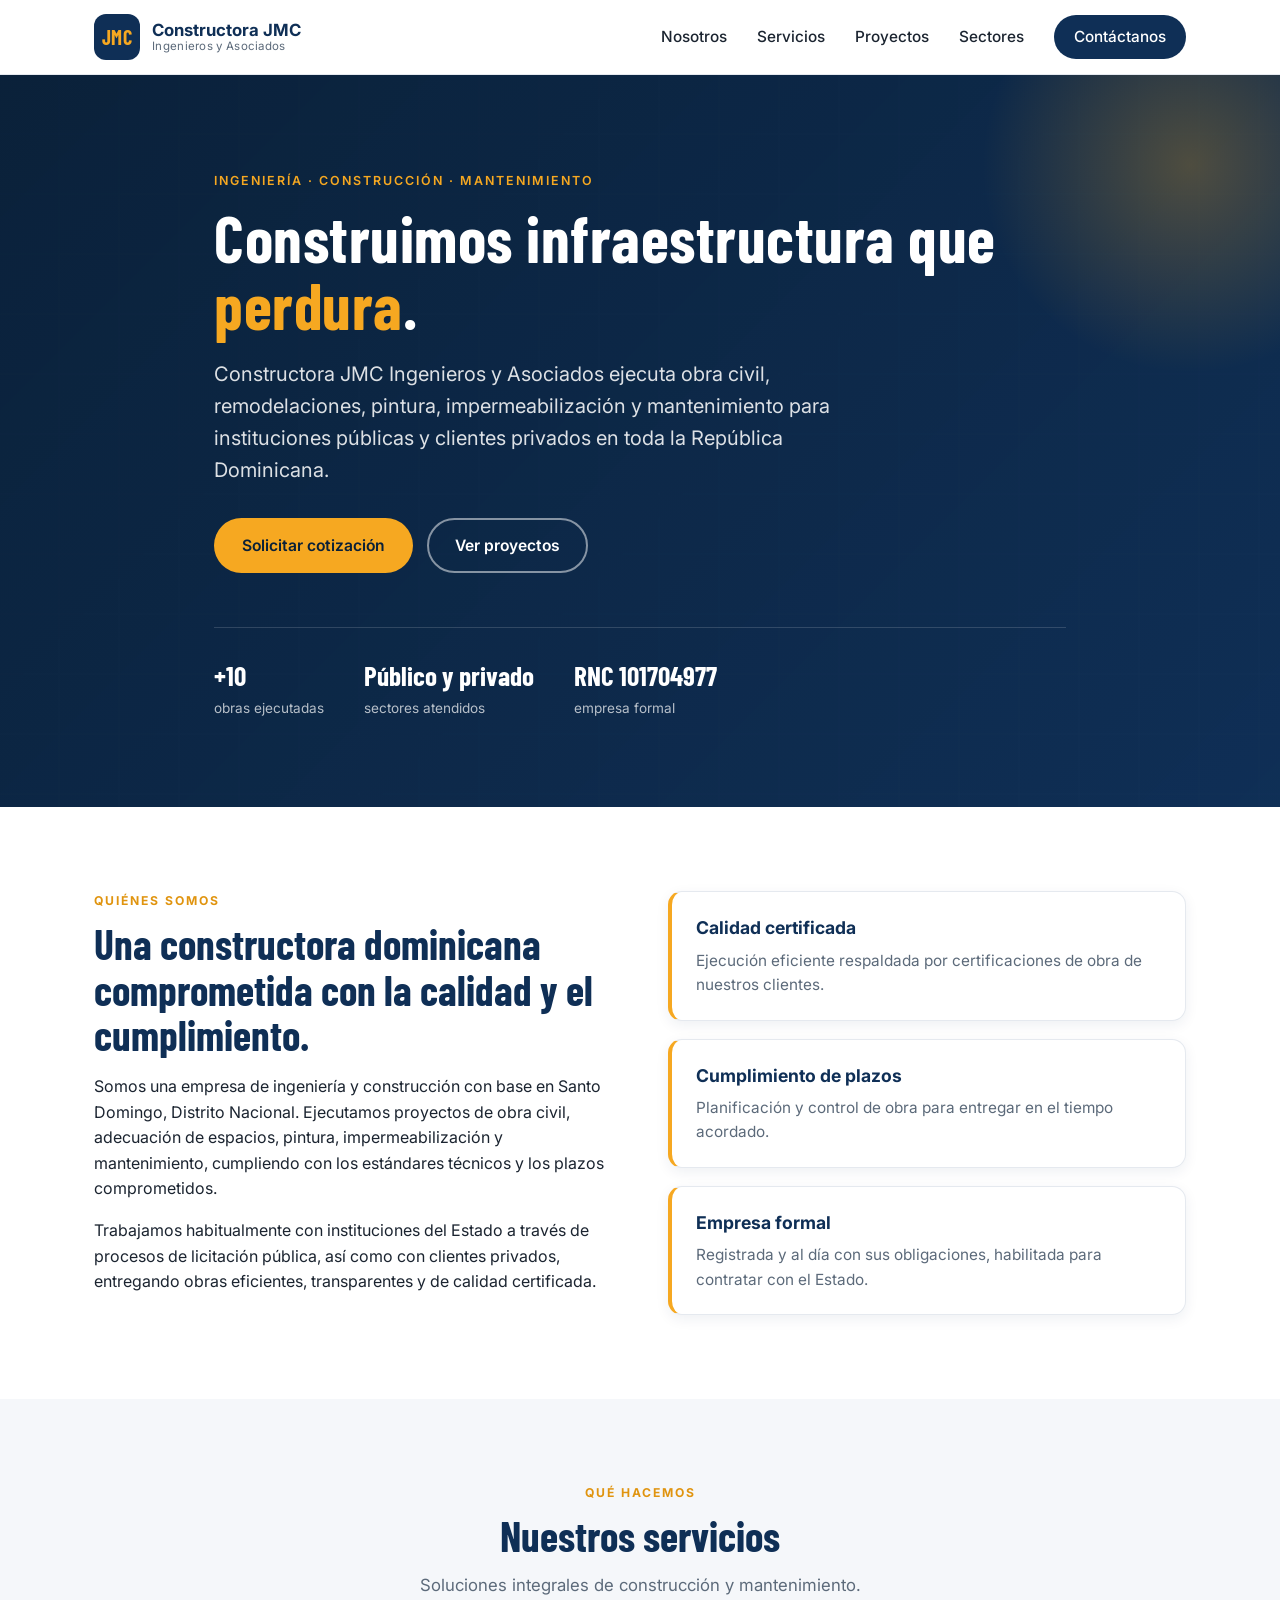
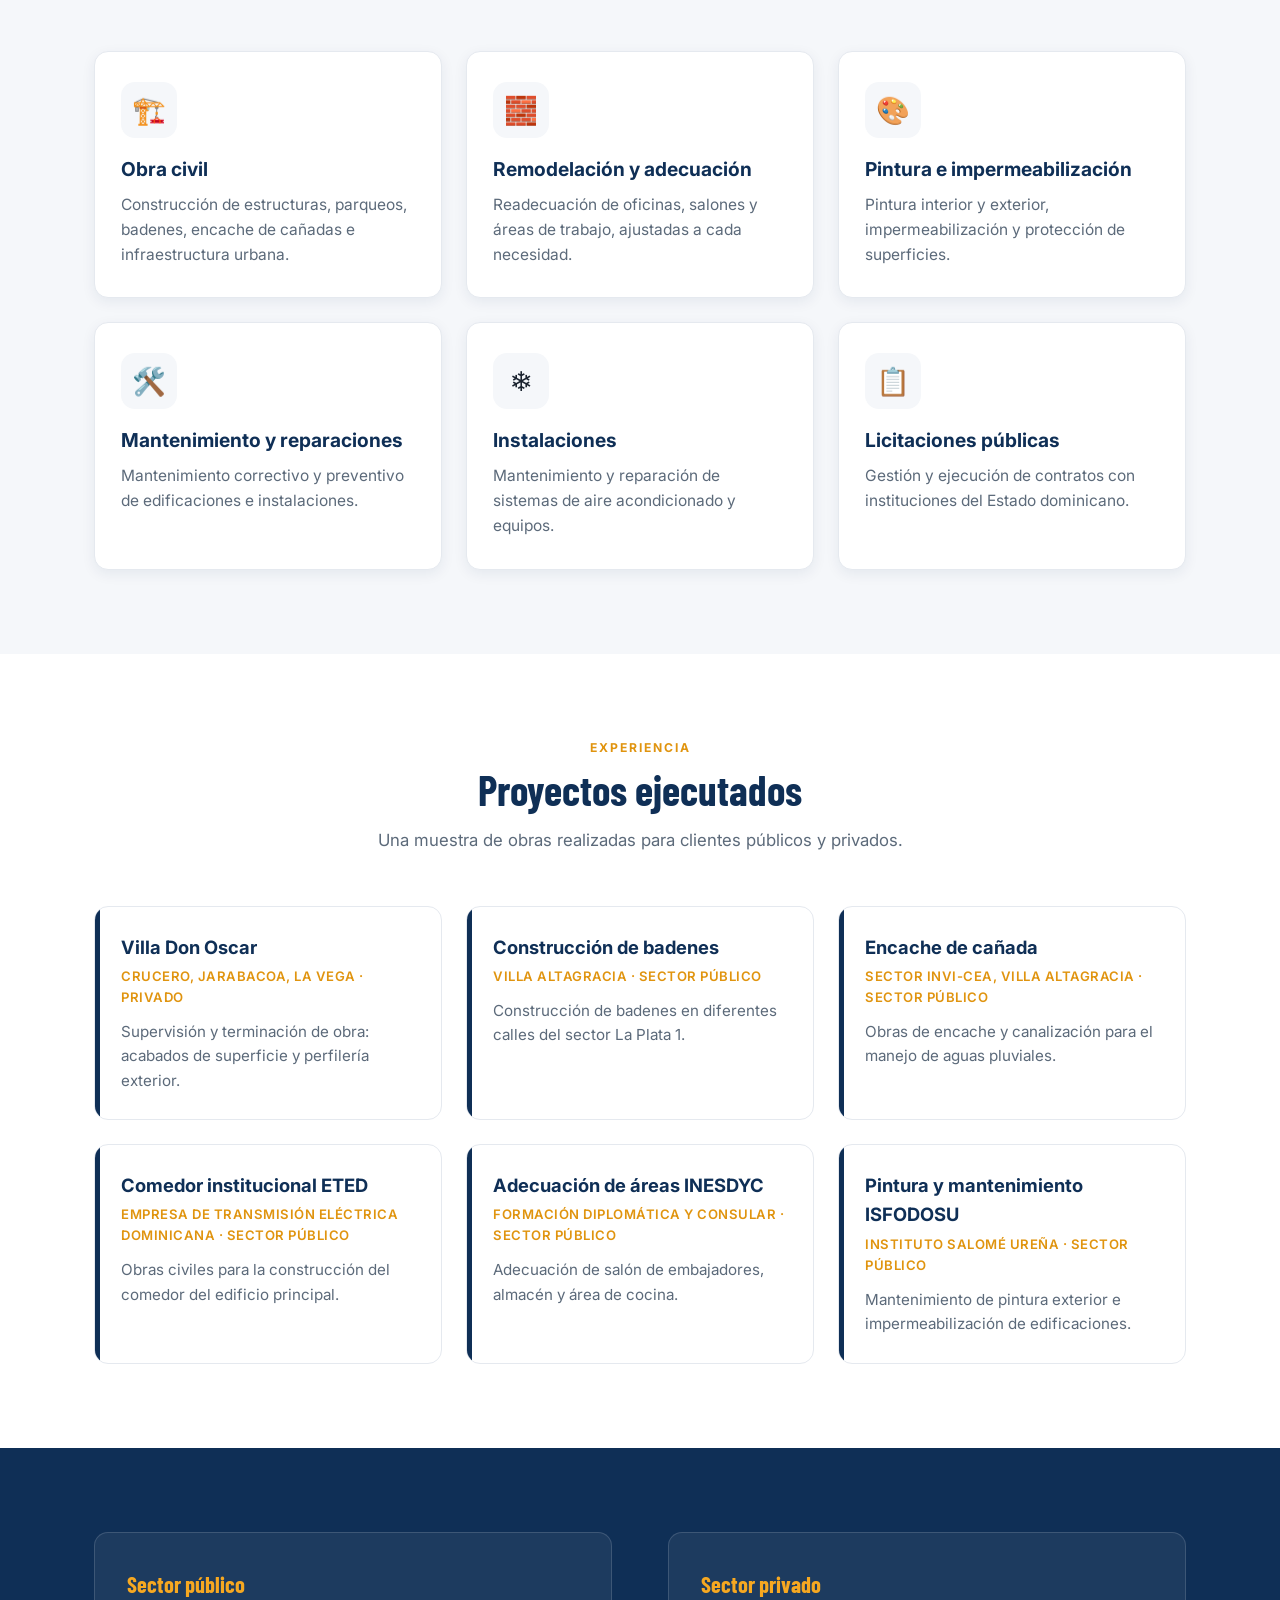
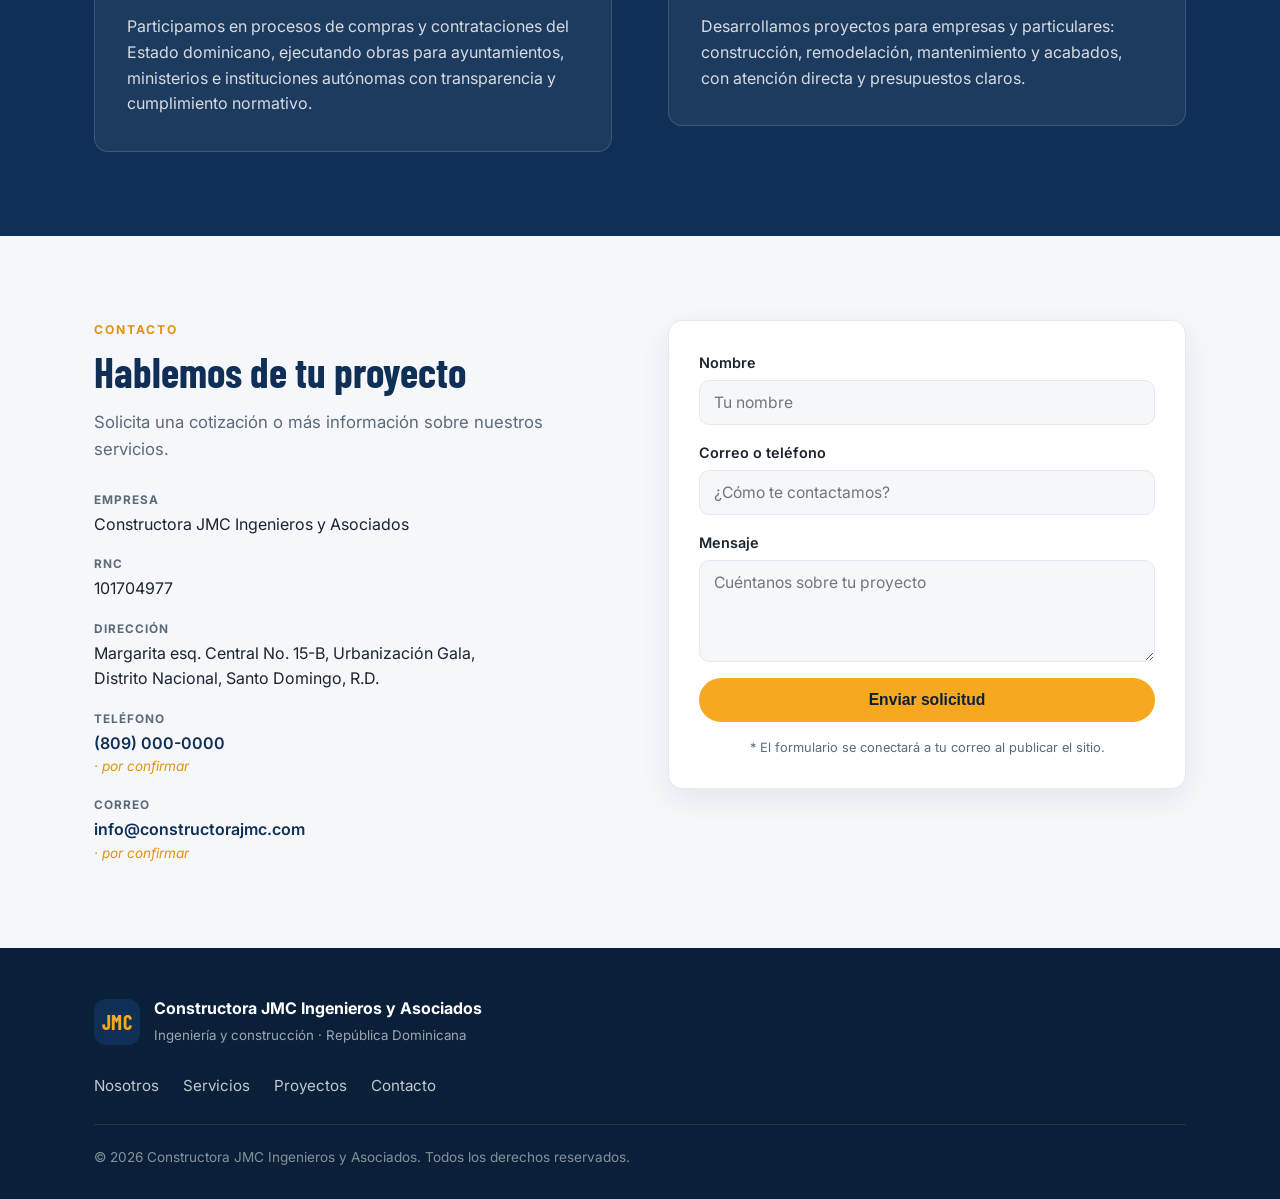
==== index.html @ cf184e16 "Sitio web informativo de Constructora JMC (v1) Landing page de una sola pagina, responsiva y autocon" ====
<!DOCTYPE html>
<html lang="es">
<head>
  <meta charset="UTF-8" />
  <meta name="viewport" content="width=device-width, initial-scale=1.0" />
  <title>Constructora JMC Ingenieros y Asociados | Ingeniería y Construcción en República Dominicana</title>
  <meta name="description" content="Constructora JMC Ingenieros y Asociados: obra civil, remodelación, pintura, impermeabilización y mantenimiento para el sector público y privado en la República Dominicana. RNC 101704977." />
  <meta name="theme-color" content="#0f2f56" />

  <!-- Open Graph -->
  <meta property="og:type" content="website" />
  <meta property="og:title" content="Constructora JMC Ingenieros y Asociados" />
  <meta property="og:description" content="Ingeniería y construcción para el sector público y privado en la República Dominicana." />
  <meta property="og:locale" content="es_DO" />

  <link rel="preconnect" href="https://fonts.googleapis.com" />
  <link rel="preconnect" href="https://fonts.gstatic.com" crossorigin />
  <link href="https://fonts.googleapis.com/css2?family=Barlow+Condensed:wght@500;600;700&family=Inter:wght@400;500;600;700&display=swap" rel="stylesheet" />
  <style>
/* ===== Design tokens ===== */
:root {
  --navy: #0f2f56;
  --navy-700: #16406f;
  --navy-900: #0a2038;
  --amber: #f6a821;
  --amber-600: #e0940f;
  --ink: #1b2430;
  --muted: #5c6a7a;
  --line: #e5e9ef;
  --bg: #ffffff;
  --bg-alt: #f5f7fa;
  --white: #ffffff;
  --radius: 14px;
  --radius-sm: 10px;
  --shadow: 0 10px 30px rgba(15, 47, 86, 0.08);
  --shadow-sm: 0 4px 14px rgba(15, 47, 86, 0.07);
  --container: 1140px;
  --font-head: "Barlow Condensed", "Inter", sans-serif;
  --font-body: "Inter", system-ui, sans-serif;
}

* { box-sizing: border-box; }

html { scroll-behavior: smooth; }

body {
  margin: 0;
  font-family: var(--font-body);
  color: var(--ink);
  background: var(--bg);
  line-height: 1.6;
  -webkit-font-smoothing: antialiased;
}

img { max-width: 100%; display: block; }

a { color: inherit; text-decoration: none; }

.container {
  width: 100%;
  max-width: var(--container);
  margin: 0 auto;
  padding: 0 24px;
}

/* ===== Buttons ===== */
.btn {
  display: inline-block;
  padding: 13px 26px;
  border-radius: 999px;
  font-weight: 600;
  font-size: 0.98rem;
  transition: transform 0.15s ease, box-shadow 0.15s ease, background 0.15s ease;
  cursor: pointer;
  border: 2px solid transparent;
}
.btn-primary {
  background: var(--amber);
  color: var(--navy-900);
}
.btn-primary:hover {
  background: var(--amber-600);
  transform: translateY(-2px);
  box-shadow: 0 10px 22px rgba(246, 168, 33, 0.35);
}
.btn-ghost {
  border-color: rgba(255, 255, 255, 0.5);
  color: var(--white);
}
.btn-ghost:hover {
  background: rgba(255, 255, 255, 0.12);
  transform: translateY(-2px);
}

/* ===== Header ===== */
.site-header {
  position: sticky;
  top: 0;
  z-index: 50;
  background: rgba(255, 255, 255, 0.92);
  backdrop-filter: saturate(140%) blur(10px);
  border-bottom: 1px solid var(--line);
}
.header-inner {
  display: flex;
  align-items: center;
  justify-content: space-between;
  height: 74px;
}
.brand {
  display: flex;
  align-items: center;
  gap: 12px;
}
.brand-mark {
  display: grid;
  place-items: center;
  width: 46px;
  height: 46px;
  border-radius: 12px;
  background: var(--navy);
  color: var(--amber);
  font-family: var(--font-head);
  font-weight: 700;
  font-size: 1.25rem;
  letter-spacing: 0.5px;
}
.brand-text { display: flex; flex-direction: column; line-height: 1.15; }
.brand-text strong { font-size: 1.05rem; color: var(--navy); }
.brand-text small { font-size: 0.72rem; color: var(--muted); letter-spacing: 0.3px; }

.nav { display: flex; align-items: center; gap: 30px; }
.nav a { font-weight: 500; color: var(--ink); font-size: 0.96rem; }
.nav a:hover { color: var(--navy); }
.nav .nav-cta {
  background: var(--navy);
  color: var(--white);
  padding: 10px 20px;
  border-radius: 999px;
}
.nav .nav-cta:hover { background: var(--navy-700); color: var(--white); }

.nav-toggle {
  display: none;
  flex-direction: column;
  gap: 5px;
  background: none;
  border: 0;
  cursor: pointer;
  padding: 8px;
}
.nav-toggle span {
  width: 26px;
  height: 3px;
  background: var(--navy);
  border-radius: 2px;
  transition: 0.25s;
}

/* ===== Hero ===== */
.hero {
  position: relative;
  color: var(--white);
  background:
    linear-gradient(135deg, rgba(10, 32, 56, 0.94), rgba(15, 47, 86, 0.86)),
    url("data:image/svg+xml,%3Csvg xmlns='http://www.w3.org/2000/svg' width='60' height='60'%3E%3Cpath d='M0 59h60M59 0v60' stroke='%23ffffff' stroke-opacity='0.05' stroke-width='1'/%3E%3C/svg%3E"),
    var(--navy);
  overflow: hidden;
}
.hero::after {
  content: "";
  position: absolute;
  right: -120px;
  top: -120px;
  width: 420px;
  height: 420px;
  background: radial-gradient(circle, rgba(246, 168, 33, 0.28), transparent 70%);
  pointer-events: none;
}
.hero-inner {
  padding: 96px 24px 88px;
  position: relative;
  z-index: 1;
  max-width: 900px;
}
.eyebrow {
  text-transform: uppercase;
  letter-spacing: 2px;
  font-size: 0.78rem;
  font-weight: 600;
  color: var(--amber);
  margin: 0 0 14px;
}
.hero h1 {
  font-family: var(--font-head);
  font-weight: 700;
  font-size: clamp(2.4rem, 5.5vw, 4rem);
  line-height: 1.04;
  margin: 0 0 20px;
  letter-spacing: 0.5px;
}
.hero h1 span { color: var(--amber); }
.hero-lead {
  font-size: clamp(1.05rem, 2vw, 1.25rem);
  color: rgba(255, 255, 255, 0.86);
  max-width: 620px;
  margin: 0 0 32px;
}
.hero-actions { display: flex; flex-wrap: wrap; gap: 14px; margin-bottom: 54px; }

.hero-stats {
  list-style: none;
  display: flex;
  flex-wrap: wrap;
  gap: 40px;
  margin: 0;
  padding: 26px 0 0;
  border-top: 1px solid rgba(255, 255, 255, 0.15);
}
.hero-stats li { display: flex; flex-direction: column; }
.hero-stats strong {
  font-family: var(--font-head);
  font-size: 1.7rem;
  color: var(--white);
}
.hero-stats span { font-size: 0.85rem; color: rgba(255, 255, 255, 0.7); }

/* ===== Sections ===== */
.section { padding: 84px 0; }
.section-alt { background: var(--bg-alt); }
.section-dark { background: var(--navy); color: var(--white); }

.section-head { max-width: 640px; margin: 0 auto 52px; text-align: center; }
.section-eyebrow {
  text-transform: uppercase;
  letter-spacing: 2px;
  font-size: 0.76rem;
  font-weight: 700;
  color: var(--amber-600);
  margin: 0 0 10px;
}
.section h2 {
  font-family: var(--font-head);
  font-weight: 700;
  font-size: clamp(1.8rem, 3.5vw, 2.6rem);
  line-height: 1.1;
  margin: 0 0 14px;
  color: var(--navy);
}
.section-dark h2, .section-dark h3 { color: var(--white); }
.section-sub { color: var(--muted); margin: 0; font-size: 1.05rem; }

.grid-2 {
  display: grid;
  grid-template-columns: 1fr 1fr;
  gap: 56px;
  align-items: start;
}

/* Nosotros */
#nosotros h2 { text-align: left; }
.value-list { list-style: none; margin: 0; padding: 0; display: grid; gap: 18px; }
.value-list li {
  background: var(--white);
  border: 1px solid var(--line);
  border-radius: var(--radius);
  padding: 22px 24px;
  box-shadow: var(--shadow-sm);
  border-left: 4px solid var(--amber);
}
.value-list h3 { margin: 0 0 6px; color: var(--navy); font-size: 1.1rem; }
.value-list p { margin: 0; color: var(--muted); font-size: 0.96rem; }

/* Cards */
.cards {
  display: grid;
  grid-template-columns: repeat(3, 1fr);
  gap: 24px;
}
.card {
  background: var(--white);
  border: 1px solid var(--line);
  border-radius: var(--radius);
  padding: 30px 26px;
  box-shadow: var(--shadow-sm);
  transition: transform 0.18s ease, box-shadow 0.18s ease;
}
.card:hover { transform: translateY(-4px); box-shadow: var(--shadow); }
.card-icon {
  width: 56px; height: 56px;
  display: grid; place-items: center;
  font-size: 1.7rem;
  background: var(--bg-alt);
  border-radius: 14px;
  margin-bottom: 16px;
}
.card h3 { margin: 0 0 8px; color: var(--navy); font-size: 1.2rem; }
.card p { margin: 0; color: var(--muted); font-size: 0.97rem; }

/* Projects */
.projects {
  display: grid;
  grid-template-columns: repeat(3, 1fr);
  gap: 24px;
}
.project {
  border: 1px solid var(--line);
  border-radius: var(--radius);
  padding: 26px;
  background: var(--white);
  position: relative;
  overflow: hidden;
}
.project::before {
  content: "";
  position: absolute;
  left: 0; top: 0; bottom: 0;
  width: 5px;
  background: var(--navy);
}
.project h3 { margin: 0 0 4px; color: var(--navy); font-size: 1.15rem; }
.project-loc {
  margin: 0 0 12px;
  font-size: 0.82rem;
  text-transform: uppercase;
  letter-spacing: 0.5px;
  color: var(--amber-600);
  font-weight: 600;
}
.project p:last-child { margin: 0; color: var(--muted); font-size: 0.95rem; }

/* Sectores */
.sector {
  background: rgba(255, 255, 255, 0.06);
  border: 1px solid rgba(255, 255, 255, 0.14);
  border-radius: var(--radius);
  padding: 34px 32px;
}
.sector h3 { margin: 0 0 12px; font-size: 1.4rem; font-family: var(--font-head); color: var(--amber); }
.sector p { margin: 0; color: rgba(255, 255, 255, 0.82); }

/* Contacto */
.contact-list { list-style: none; margin: 28px 0 0; padding: 0; display: grid; gap: 18px; }
.contact-list li { display: flex; flex-direction: column; color: var(--ink); }
.contact-label {
  font-size: 0.74rem;
  text-transform: uppercase;
  letter-spacing: 1px;
  color: var(--muted);
  font-weight: 700;
  margin-bottom: 2px;
}
.contact-list a { color: var(--navy); font-weight: 600; }
.contact-list em { color: var(--amber-600); font-style: italic; font-size: 0.85rem; }

.contact-form {
  background: var(--white);
  border: 1px solid var(--line);
  border-radius: var(--radius);
  padding: 30px;
  box-shadow: var(--shadow);
  display: grid;
  gap: 16px;
}
.contact-form label { display: grid; gap: 6px; font-weight: 600; font-size: 0.9rem; color: var(--ink); }
.contact-form input,
.contact-form textarea {
  font-family: inherit;
  font-size: 0.98rem;
  padding: 12px 14px;
  border: 1px solid var(--line);
  border-radius: var(--radius-sm);
  background: var(--bg-alt);
  transition: border 0.15s ease, background 0.15s ease;
}
.contact-form input:focus,
.contact-form textarea:focus {
  outline: none;
  border-color: var(--navy);
  background: var(--white);
}
.contact-form .btn { width: 100%; border: 0; }
.form-note { margin: 0; font-size: 0.8rem; color: var(--muted); text-align: center; }

/* ===== Footer ===== */
.site-footer {
  background: var(--navy-900);
  color: rgba(255, 255, 255, 0.75);
  padding: 48px 0 30px;
}
.footer-inner {
  display: grid;
  gap: 26px;
}
.footer-brand { display: flex; align-items: center; gap: 14px; }
.footer-brand strong { display: block; color: var(--white); }
.footer-brand small { color: rgba(255, 255, 255, 0.6); }
.footer-nav { display: flex; flex-wrap: wrap; gap: 24px; }
.footer-nav a { color: rgba(255, 255, 255, 0.75); font-size: 0.95rem; }
.footer-nav a:hover { color: var(--amber); }
.footer-copy { margin: 0; font-size: 0.85rem; color: rgba(255, 255, 255, 0.5); border-top: 1px solid rgba(255,255,255,0.1); padding-top: 22px; }

/* ===== Responsive ===== */
@media (max-width: 860px) {
  .nav {
    position: fixed;
    inset: 74px 0 auto 0;
    flex-direction: column;
    align-items: stretch;
    gap: 0;
    background: var(--white);
    border-bottom: 1px solid var(--line);
    padding: 12px 24px 20px;
    transform: translateY(-140%);
    transition: transform 0.28s ease;
    box-shadow: var(--shadow);
  }
  .nav.open { transform: translateY(0); }
  .nav a { padding: 14px 4px; border-bottom: 1px solid var(--line); }
  .nav .nav-cta { text-align: center; margin-top: 12px; border: 0; }
  .nav-toggle { display: flex; }

  .grid-2 { grid-template-columns: 1fr; gap: 34px; }
  .cards { grid-template-columns: 1fr 1fr; }
  .projects { grid-template-columns: 1fr 1fr; }
}

@media (max-width: 560px) {
  .section { padding: 60px 0; }
  .hero-inner { padding: 70px 24px 60px; }
  .hero-stats { gap: 26px; }
  .cards, .projects { grid-template-columns: 1fr; }
  .hero-actions .btn { flex: 1; text-align: center; }
}
  </style>
</head>
<body>
  <!-- ===== Header ===== -->
  <header class="site-header" id="top">
    <div class="container header-inner">
      <a class="brand" href="#top" aria-label="Inicio">
        <span class="brand-mark">JMC</span>
        <span class="brand-text">
          <strong>Constructora JMC</strong>
          <small>Ingenieros y Asociados</small>
        </span>
      </a>

      <nav class="nav" id="nav">
        <a href="#nosotros">Nosotros</a>
        <a href="#servicios">Servicios</a>
        <a href="#proyectos">Proyectos</a>
        <a href="#sectores">Sectores</a>
        <a href="#contacto" class="nav-cta">Contáctanos</a>
      </nav>

      <button class="nav-toggle" id="navToggle" aria-label="Abrir menú" aria-expanded="false">
        <span></span><span></span><span></span>
      </button>
    </div>
  </header>

  <!-- ===== Hero ===== -->
  <section class="hero">
    <div class="container hero-inner">
      <p class="eyebrow">Ingeniería · Construcción · Mantenimiento</p>
      <h1>Construimos infraestructura que <span>perdura</span>.</h1>
      <p class="hero-lead">
        Constructora JMC Ingenieros y Asociados ejecuta obra civil, remodelaciones,
        pintura, impermeabilización y mantenimiento para instituciones públicas y
        clientes privados en toda la República Dominicana.
      </p>
      <div class="hero-actions">
        <a href="#contacto" class="btn btn-primary">Solicitar cotización</a>
        <a href="#proyectos" class="btn btn-ghost">Ver proyectos</a>
      </div>

      <ul class="hero-stats">
        <li><strong>+10</strong><span>obras ejecutadas</span></li>
        <li><strong>Público y privado</strong><span>sectores atendidos</span></li>
        <li><strong>RNC 101704977</strong><span>empresa formal</span></li>
      </ul>
    </div>
  </section>

  <!-- ===== Nosotros ===== -->
  <section class="section" id="nosotros">
    <div class="container grid-2">
      <div>
        <p class="section-eyebrow">Quiénes somos</p>
        <h2>Una constructora dominicana comprometida con la calidad y el cumplimiento.</h2>
        <p>
          Somos una empresa de ingeniería y construcción con base en Santo Domingo,
          Distrito Nacional. Ejecutamos proyectos de obra civil, adecuación de
          espacios, pintura, impermeabilización y mantenimiento, cumpliendo con los
          estándares técnicos y los plazos comprometidos.
        </p>
        <p>
          Trabajamos habitualmente con instituciones del Estado a través de procesos
          de licitación pública, así como con clientes privados, entregando obras
          eficientes, transparentes y de calidad certificada.
        </p>
      </div>
      <ul class="value-list">
        <li>
          <h3>Calidad certificada</h3>
          <p>Ejecución eficiente respaldada por certificaciones de obra de nuestros clientes.</p>
        </li>
        <li>
          <h3>Cumplimiento de plazos</h3>
          <p>Planificación y control de obra para entregar en el tiempo acordado.</p>
        </li>
        <li>
          <h3>Empresa formal</h3>
          <p>Registrada y al día con sus obligaciones, habilitada para contratar con el Estado.</p>
        </li>
      </ul>
    </div>
  </section>

  <!-- ===== Servicios ===== -->
  <section class="section section-alt" id="servicios">
    <div class="container">
      <div class="section-head">
        <p class="section-eyebrow">Qué hacemos</p>
        <h2>Nuestros servicios</h2>
        <p class="section-sub">Soluciones integrales de construcción y mantenimiento.</p>
      </div>

      <div class="cards">
        <article class="card">
          <div class="card-icon">🏗️</div>
          <h3>Obra civil</h3>
          <p>Construcción de estructuras, parqueos, badenes, encache de cañadas e infraestructura urbana.</p>
        </article>
        <article class="card">
          <div class="card-icon">🧱</div>
          <h3>Remodelación y adecuación</h3>
          <p>Readecuación de oficinas, salones y áreas de trabajo, ajustadas a cada necesidad.</p>
        </article>
        <article class="card">
          <div class="card-icon">🎨</div>
          <h3>Pintura e impermeabilización</h3>
          <p>Pintura interior y exterior, impermeabilización y protección de superficies.</p>
        </article>
        <article class="card">
          <div class="card-icon">🛠️</div>
          <h3>Mantenimiento y reparaciones</h3>
          <p>Mantenimiento correctivo y preventivo de edificaciones e instalaciones.</p>
        </article>
        <article class="card">
          <div class="card-icon">❄️</div>
          <h3>Instalaciones</h3>
          <p>Mantenimiento y reparación de sistemas de aire acondicionado y equipos.</p>
        </article>
        <article class="card">
          <div class="card-icon">📋</div>
          <h3>Licitaciones públicas</h3>
          <p>Gestión y ejecución de contratos con instituciones del Estado dominicano.</p>
        </article>
      </div>
    </div>
  </section>

  <!-- ===== Proyectos ===== -->
  <section class="section" id="proyectos">
    <div class="container">
      <div class="section-head">
        <p class="section-eyebrow">Experiencia</p>
        <h2>Proyectos ejecutados</h2>
        <p class="section-sub">Una muestra de obras realizadas para clientes públicos y privados.</p>
      </div>

      <div class="projects">
        <article class="project">
          <h3>Villa Don Oscar</h3>
          <p class="project-loc">Crucero, Jarabacoa, La Vega · Privado</p>
          <p>Supervisión y terminación de obra: acabados de superficie y perfilería exterior.</p>
        </article>
        <article class="project">
          <h3>Construcción de badenes</h3>
          <p class="project-loc">Villa Altagracia · Sector público</p>
          <p>Construcción de badenes en diferentes calles del sector La Plata 1.</p>
        </article>
        <article class="project">
          <h3>Encache de cañada</h3>
          <p class="project-loc">Sector INVI-CEA, Villa Altagracia · Sector público</p>
          <p>Obras de encache y canalización para el manejo de aguas pluviales.</p>
        </article>
        <article class="project">
          <h3>Comedor institucional ETED</h3>
          <p class="project-loc">Empresa de Transmisión Eléctrica Dominicana · Sector público</p>
          <p>Obras civiles para la construcción del comedor del edificio principal.</p>
        </article>
        <article class="project">
          <h3>Adecuación de áreas INESDYC</h3>
          <p class="project-loc">Formación Diplomática y Consular · Sector público</p>
          <p>Adecuación de salón de embajadores, almacén y área de cocina.</p>
        </article>
        <article class="project">
          <h3>Pintura y mantenimiento ISFODOSU</h3>
          <p class="project-loc">Instituto Salomé Ureña · Sector público</p>
          <p>Mantenimiento de pintura exterior e impermeabilización de edificaciones.</p>
        </article>
      </div>
    </div>
  </section>

  <!-- ===== Sectores ===== -->
  <section class="section section-dark" id="sectores">
    <div class="container grid-2">
      <div class="sector">
        <h3>Sector público</h3>
        <p>
          Participamos en procesos de compras y contrataciones del Estado
          dominicano, ejecutando obras para ayuntamientos, ministerios e
          instituciones autónomas con transparencia y cumplimiento normativo.
        </p>
      </div>
      <div class="sector">
        <h3>Sector privado</h3>
        <p>
          Desarrollamos proyectos para empresas y particulares: construcción,
          remodelación, mantenimiento y acabados, con atención directa y
          presupuestos claros.
        </p>
      </div>
    </div>
  </section>

  <!-- ===== Contacto ===== -->
  <section class="section section-alt" id="contacto">
    <div class="container grid-2 contact">
      <div>
        <p class="section-eyebrow">Contacto</p>
        <h2>Hablemos de tu proyecto</h2>
        <p class="section-sub">Solicita una cotización o más información sobre nuestros servicios.</p>

        <ul class="contact-list">
          <li>
            <span class="contact-label">Empresa</span>
            Constructora JMC Ingenieros y Asociados
          </li>
          <li>
            <span class="contact-label">RNC</span>
            101704977
          </li>
          <li>
            <span class="contact-label">Dirección</span>
            Margarita esq. Central No. 15-B, Urbanización Gala,<br />
            Distrito Nacional, Santo Domingo, R.D.
          </li>
          <li>
            <span class="contact-label">Teléfono</span>
            <a href="tel:+18090000000">(809) 000-0000</a> <em>· por confirmar</em>
          </li>
          <li>
            <span class="contact-label">Correo</span>
            <a href="mailto:info@constructorajmc.com">info@constructorajmc.com</a> <em>· por confirmar</em>
          </li>
        </ul>
      </div>

      <form class="contact-form" action="#" method="post" onsubmit="return false;">
        <label>
          Nombre
          <input type="text" name="nombre" placeholder="Tu nombre" required />
        </label>
        <label>
          Correo o teléfono
          <input type="text" name="contacto" placeholder="¿Cómo te contactamos?" required />
        </label>
        <label>
          Mensaje
          <textarea name="mensaje" rows="4" placeholder="Cuéntanos sobre tu proyecto"></textarea>
        </label>
        <button type="submit" class="btn btn-primary">Enviar solicitud</button>
        <p class="form-note">* El formulario se conectará a tu correo al publicar el sitio.</p>
      </form>
    </div>
  </section>

  <!-- ===== Footer ===== -->
  <footer class="site-footer">
    <div class="container footer-inner">
      <div class="footer-brand">
        <span class="brand-mark">JMC</span>
        <div>
          <strong>Constructora JMC Ingenieros y Asociados</strong>
          <small>Ingeniería y construcción · República Dominicana</small>
        </div>
      </div>
      <nav class="footer-nav">
        <a href="#nosotros">Nosotros</a>
        <a href="#servicios">Servicios</a>
        <a href="#proyectos">Proyectos</a>
        <a href="#contacto">Contacto</a>
      </nav>
      <p class="footer-copy">© <span id="year"></span> Constructora JMC Ingenieros y Asociados. Todos los derechos reservados.</p>
    </div>
  </footer>

  <script>
// Mobile nav toggle
const toggle = document.getElementById("navToggle");
const nav = document.getElementById("nav");

if (toggle && nav) {
  toggle.addEventListener("click", () => {
    const open = nav.classList.toggle("open");
    toggle.setAttribute("aria-expanded", open ? "true" : "false");
  });

  // Close menu when a link is tapped
  nav.querySelectorAll("a").forEach((link) => {
    link.addEventListener("click", () => {
      nav.classList.remove("open");
      toggle.setAttribute("aria-expanded", "false");
    });
  });
}

// Current year in footer
const yearEl = document.getElementById("year");
if (yearEl) yearEl.textContent = new Date().getFullYear();
  </script>
</body>
</html>
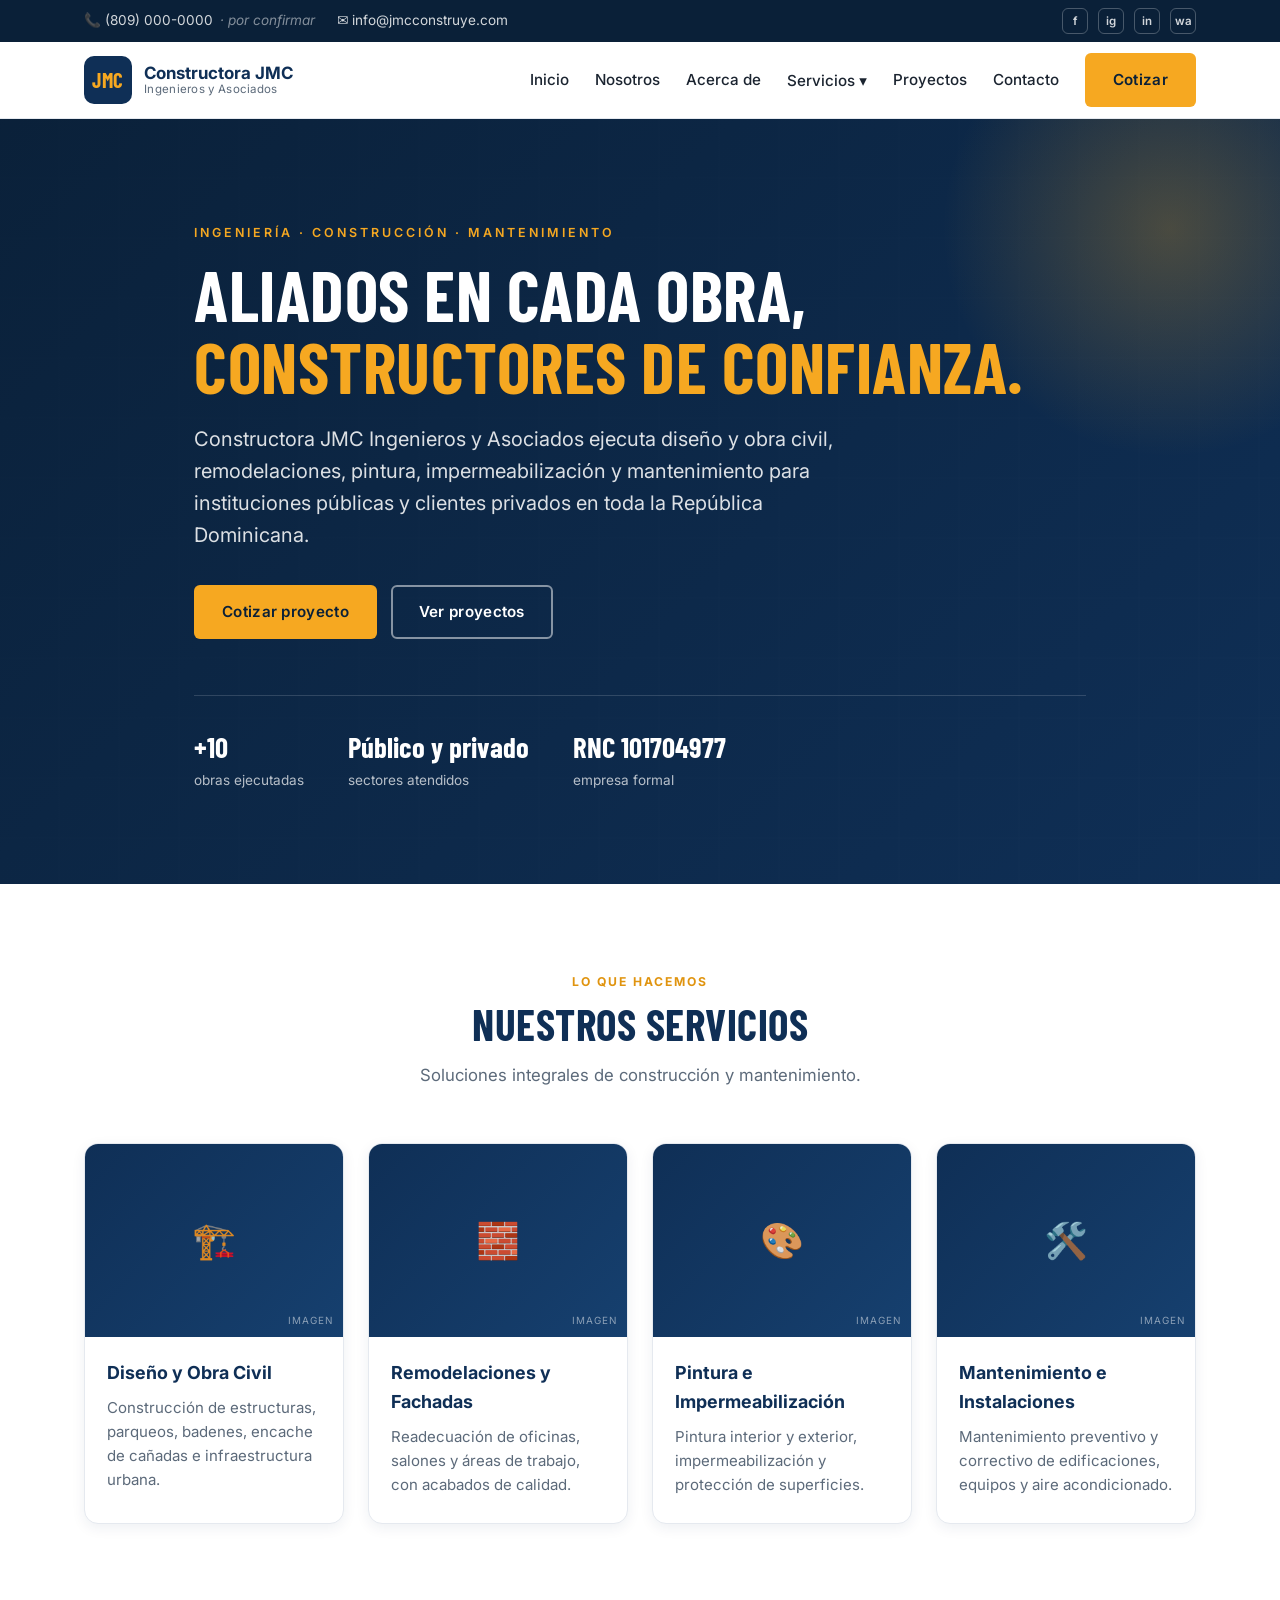
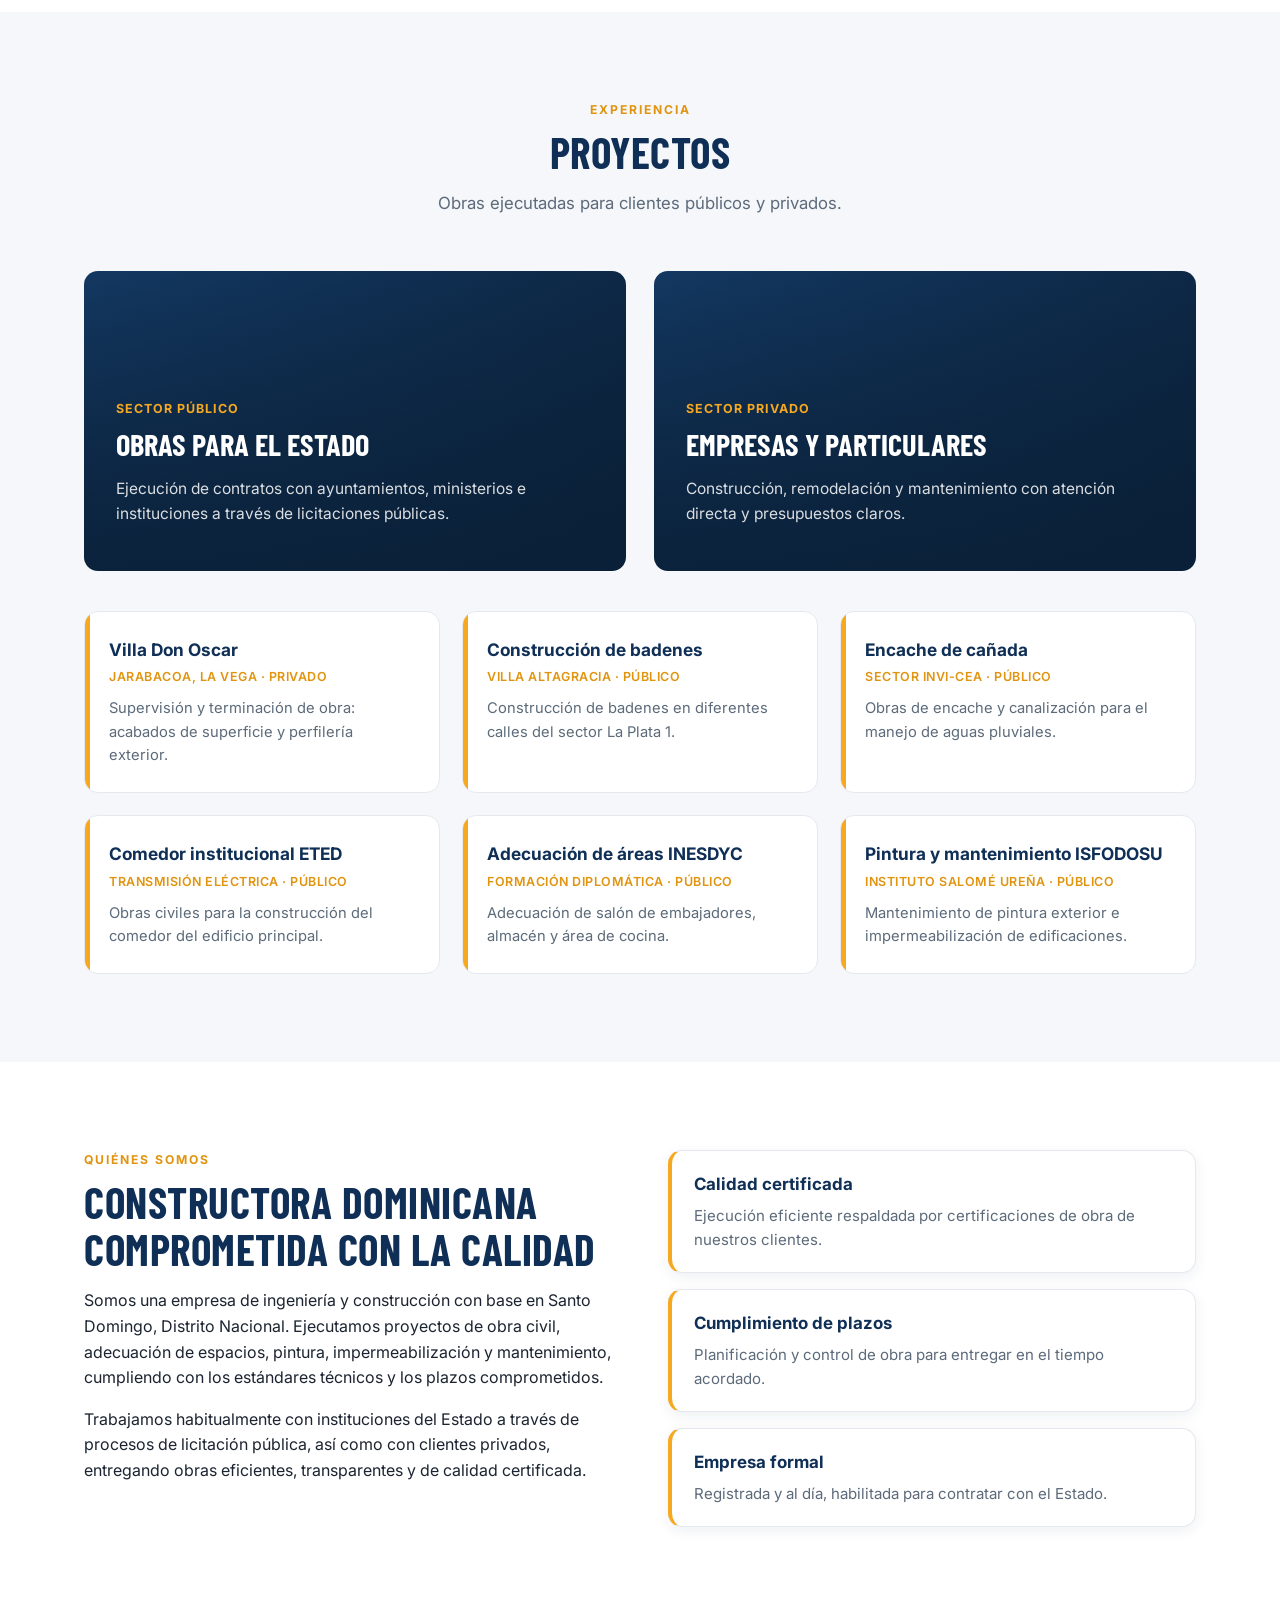
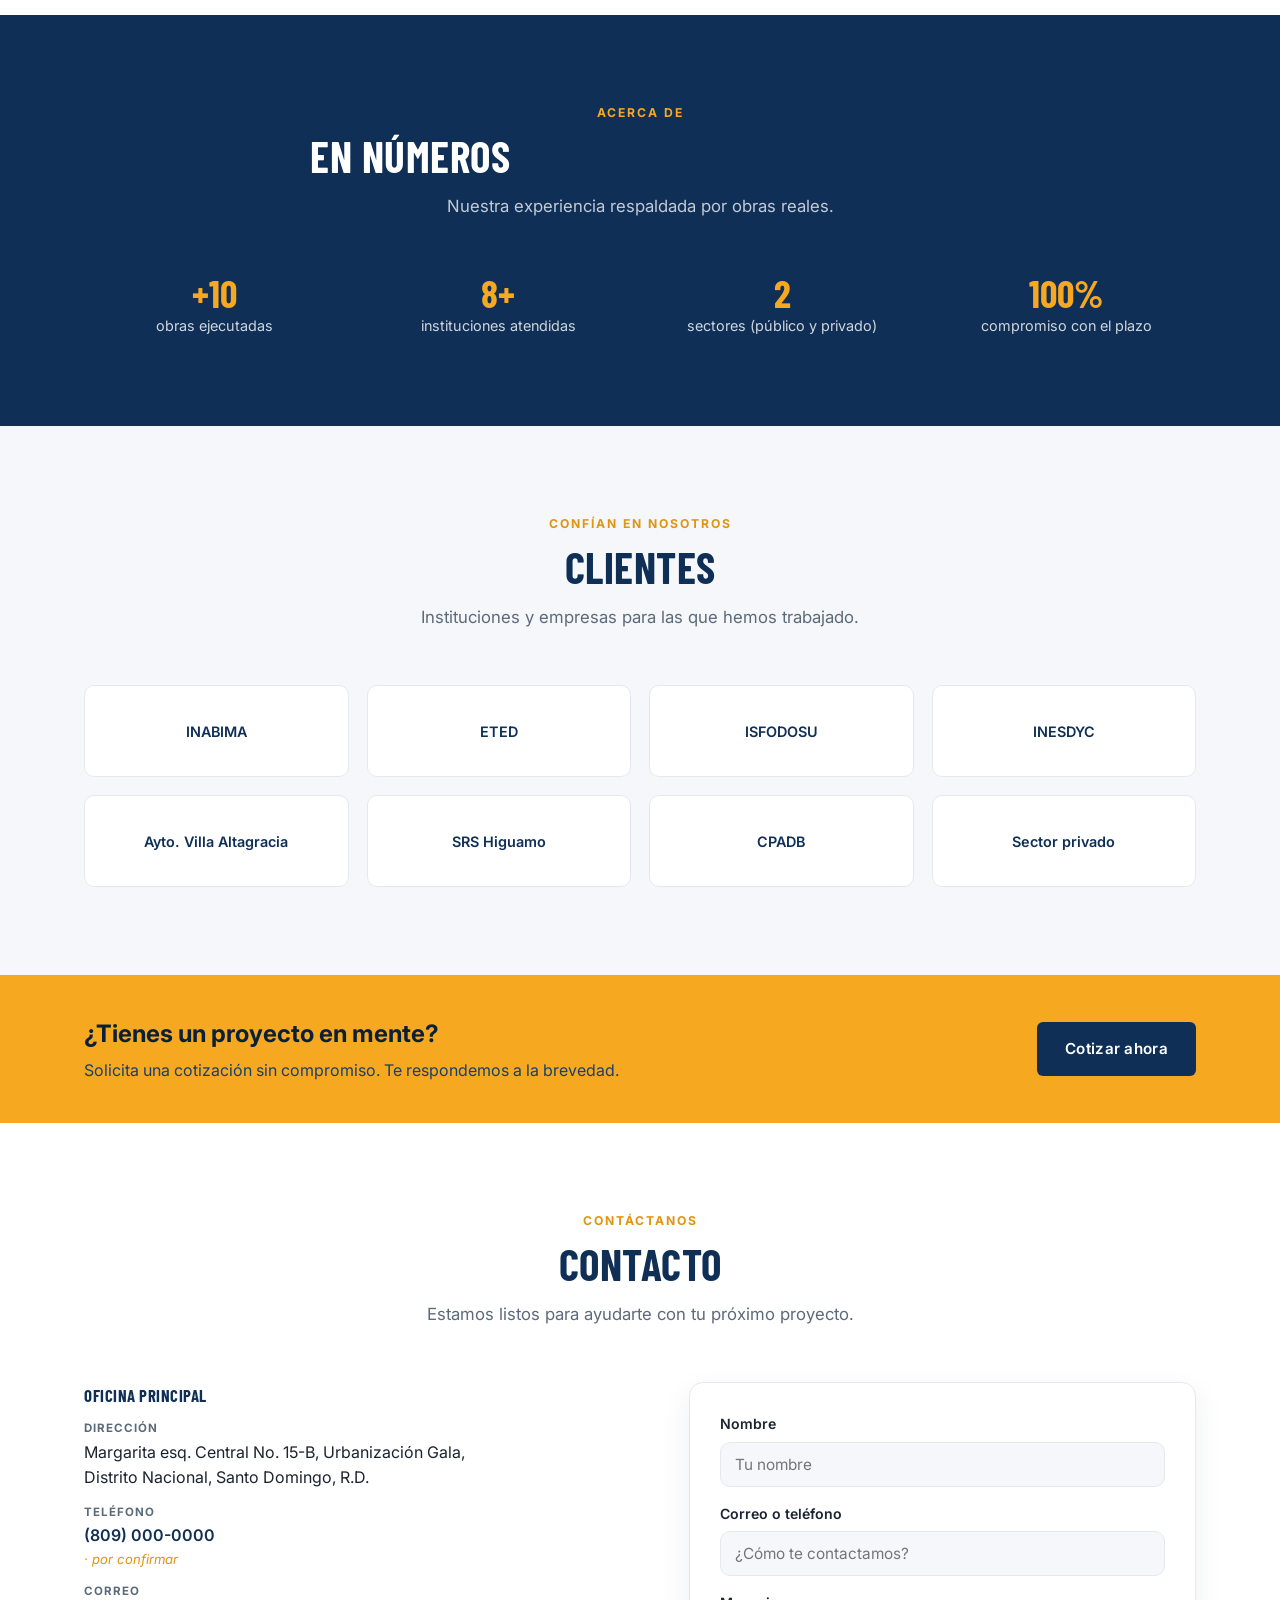
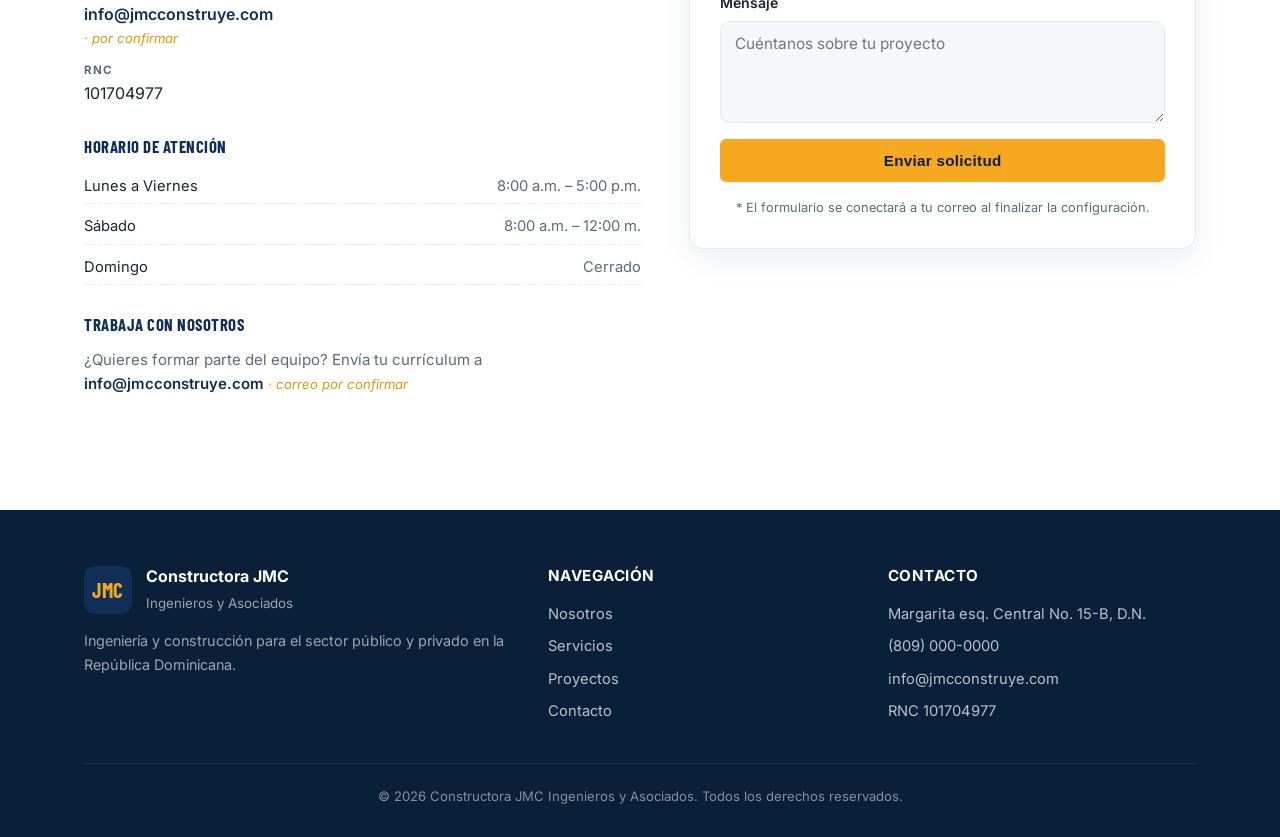
==== commit f1a142bf: "Reestructura la landing segun la arquitectura de Fracorp Nueva segmentacion (paleta aun provisional," ====
--- a/index.html
+++ b/index.html
@@ -4,20 +4,24 @@
   <meta charset="UTF-8" />
   <meta name="viewport" content="width=device-width, initial-scale=1.0" />
   <title>Constructora JMC Ingenieros y Asociados | Ingeniería y Construcción en República Dominicana</title>
-  <meta name="description" content="Constructora JMC Ingenieros y Asociados: obra civil, remodelación, pintura, impermeabilización y mantenimiento para el sector público y privado en la República Dominicana. RNC 101704977." />
+  <meta name="description" content="Constructora JMC Ingenieros y Asociados: diseño y obra civil, remodelaciones, pintura, impermeabilización y mantenimiento para el sector público y privado en la República Dominicana. RNC 101704977." />
   <meta name="theme-color" content="#0f2f56" />
 
   <!-- Open Graph -->
   <meta property="og:type" content="website" />
   <meta property="og:title" content="Constructora JMC Ingenieros y Asociados" />
-  <meta property="og:description" content="Ingeniería y construcción para el sector público y privado en la República Dominicana." />
+  <meta property="og:description" content="Aliados en cada obra, constructores de confianza. Ingeniería y construcción para el sector público y privado en la República Dominicana." />
+  <meta property="og:url" content="https://www.jmcconstruye.com" />
   <meta property="og:locale" content="es_DO" />
 
   <link rel="preconnect" href="https://fonts.googleapis.com" />
   <link rel="preconnect" href="https://fonts.gstatic.com" crossorigin />
   <link href="https://fonts.googleapis.com/css2?family=Barlow+Condensed:wght@500;600;700&family=Inter:wght@400;500;600;700&display=swap" rel="stylesheet" />
   <style>
-/* ===== Design tokens ===== */
+/* ============================================================
+   PALETA PROVISIONAL — se ajustará al recibir el moodboard.
+   Estructura/segmentación basada en la arquitectura de Fracorp.
+   ============================================================ */
 :root {
   --navy: #0f2f56;
   --navy-700: #16406f;
@@ -34,15 +38,13 @@
   --radius-sm: 10px;
   --shadow: 0 10px 30px rgba(15, 47, 86, 0.08);
   --shadow-sm: 0 4px 14px rgba(15, 47, 86, 0.07);
-  --container: 1140px;
+  --container: 1160px;
   --font-head: "Barlow Condensed", "Inter", sans-serif;
   --font-body: "Inter", system-ui, sans-serif;
 }
 
 * { box-sizing: border-box; }
-
 html { scroll-behavior: smooth; }
-
 body {
   margin: 0;
   font-family: var(--font-body);
@@ -51,9 +53,7 @@
   line-height: 1.6;
   -webkit-font-smoothing: antialiased;
 }
-
 img { max-width: 100%; display: block; }
-
 a { color: inherit; text-decoration: none; }
 
 .container {
@@ -67,37 +67,55 @@
 .btn {
   display: inline-block;
   padding: 13px 26px;
-  border-radius: 999px;
+  border-radius: 6px;
   font-weight: 600;
-  font-size: 0.98rem;
+  font-size: 0.95rem;
+  letter-spacing: 0.3px;
   transition: transform 0.15s ease, box-shadow 0.15s ease, background 0.15s ease;
   cursor: pointer;
   border: 2px solid transparent;
 }
-.btn-primary {
-  background: var(--amber);
-  color: var(--navy-900);
-}
-.btn-primary:hover {
-  background: var(--amber-600);
-  transform: translateY(-2px);
-  box-shadow: 0 10px 22px rgba(246, 168, 33, 0.35);
-}
-.btn-ghost {
-  border-color: rgba(255, 255, 255, 0.5);
-  color: var(--white);
-}
-.btn-ghost:hover {
-  background: rgba(255, 255, 255, 0.12);
-  transform: translateY(-2px);
-}
-
-/* ===== Header ===== */
+.btn-primary { background: var(--amber); color: var(--navy-900); }
+.btn-primary:hover { background: var(--amber-600); transform: translateY(-2px); box-shadow: 0 10px 22px rgba(246,168,33,0.35); }
+.btn-ghost { border-color: rgba(255,255,255,0.5); color: var(--white); }
+.btn-ghost:hover { background: rgba(255,255,255,0.12); transform: translateY(-2px); }
+.btn-dark { background: var(--navy); color: var(--white); }
+.btn-dark:hover { background: var(--navy-700); transform: translateY(-2px); }
+
+/* ===== (1) Top bar ===== */
+.topbar {
+  background: var(--navy-900);
+  color: rgba(255,255,255,0.82);
+  font-size: 0.85rem;
+}
+.topbar-inner {
+  display: flex;
+  align-items: center;
+  justify-content: space-between;
+  min-height: 42px;
+  gap: 16px;
+  flex-wrap: wrap;
+}
+.topbar-contact { display: flex; gap: 22px; flex-wrap: wrap; }
+.topbar-contact a { display: inline-flex; align-items: center; gap: 7px; }
+.topbar-contact a:hover { color: var(--amber); }
+.topbar-social { display: flex; gap: 10px; }
+.topbar-social a {
+  width: 26px; height: 26px;
+  display: grid; place-items: center;
+  border: 1px solid rgba(255,255,255,0.25);
+  border-radius: 6px;
+  font-size: 0.72rem;
+  font-weight: 600;
+}
+.topbar-social a:hover { background: var(--amber); color: var(--navy-900); border-color: var(--amber); }
+
+/* ===== (2) Header / Nav ===== */
 .site-header {
   position: sticky;
   top: 0;
-  z-index: 50;
-  background: rgba(255, 255, 255, 0.92);
+  z-index: 60;
+  background: rgba(255,255,255,0.95);
   backdrop-filter: saturate(140%) blur(10px);
   border-bottom: 1px solid var(--line);
 }
@@ -105,64 +123,83 @@
   display: flex;
   align-items: center;
   justify-content: space-between;
-  height: 74px;
-}
-.brand {
-  display: flex;
-  align-items: center;
-  gap: 12px;
-}
+  height: 76px;
+}
+.brand { display: flex; align-items: center; gap: 12px; }
 .brand-mark {
-  display: grid;
-  place-items: center;
-  width: 46px;
-  height: 46px;
-  border-radius: 12px;
+  display: grid; place-items: center;
+  width: 48px; height: 48px;
+  border-radius: 10px;
   background: var(--navy);
   color: var(--amber);
   font-family: var(--font-head);
   font-weight: 700;
-  font-size: 1.25rem;
+  font-size: 1.3rem;
   letter-spacing: 0.5px;
 }
 .brand-text { display: flex; flex-direction: column; line-height: 1.15; }
-.brand-text strong { font-size: 1.05rem; color: var(--navy); }
+.brand-text strong { font-size: 1.06rem; color: var(--navy); }
 .brand-text small { font-size: 0.72rem; color: var(--muted); letter-spacing: 0.3px; }
 
-.nav { display: flex; align-items: center; gap: 30px; }
-.nav a { font-weight: 500; color: var(--ink); font-size: 0.96rem; }
-.nav a:hover { color: var(--navy); }
-.nav .nav-cta {
-  background: var(--navy);
-  color: var(--white);
-  padding: 10px 20px;
-  border-radius: 999px;
-}
-.nav .nav-cta:hover { background: var(--navy-700); color: var(--white); }
+.nav { display: flex; align-items: center; gap: 26px; }
+.nav > a, .dropdown > button {
+  font-family: inherit;
+  font-weight: 500;
+  color: var(--ink);
+  font-size: 0.95rem;
+  background: none; border: 0; cursor: pointer;
+  padding: 6px 0;
+  display: inline-flex; align-items: center; gap: 5px;
+}
+.nav > a:hover, .dropdown > button:hover { color: var(--navy); }
+.nav .nav-cta { color: var(--navy-900); }
+
+/* Dropdown Servicios */
+.dropdown { position: relative; }
+.dropdown-menu {
+  position: absolute;
+  top: calc(100% + 12px);
+  left: 50%;
+  transform: translateX(-50%) translateY(8px);
+  background: var(--white);
+  border: 1px solid var(--line);
+  border-radius: var(--radius-sm);
+  box-shadow: var(--shadow);
+  min-width: 250px;
+  padding: 8px;
+  opacity: 0;
+  visibility: hidden;
+  transition: 0.2s ease;
+}
+.dropdown:hover .dropdown-menu,
+.dropdown:focus-within .dropdown-menu {
+  opacity: 1; visibility: visible;
+  transform: translateX(-50%) translateY(0);
+}
+.dropdown-menu a {
+  display: block;
+  padding: 10px 14px;
+  border-radius: 8px;
+  font-size: 0.92rem;
+  color: var(--ink);
+}
+.dropdown-menu a:hover { background: var(--bg-alt); color: var(--navy); }
 
 .nav-toggle {
   display: none;
   flex-direction: column;
   gap: 5px;
-  background: none;
-  border: 0;
-  cursor: pointer;
+  background: none; border: 0; cursor: pointer;
   padding: 8px;
 }
-.nav-toggle span {
-  width: 26px;
-  height: 3px;
-  background: var(--navy);
-  border-radius: 2px;
-  transition: 0.25s;
-}
-
-/* ===== Hero ===== */
+.nav-toggle span { width: 26px; height: 3px; background: var(--navy); border-radius: 2px; transition: 0.25s; }
+
+/* ===== (3) Hero ===== */
 .hero {
   position: relative;
   color: var(--white);
   background:
-    linear-gradient(135deg, rgba(10, 32, 56, 0.94), rgba(15, 47, 86, 0.86)),
+    linear-gradient(135deg, rgba(10,32,56,0.94), rgba(15,47,86,0.82)),
     url("data:image/svg+xml,%3Csvg xmlns='http://www.w3.org/2000/svg' width='60' height='60'%3E%3Cpath d='M0 59h60M59 0v60' stroke='%23ffffff' stroke-opacity='0.05' stroke-width='1'/%3E%3C/svg%3E"),
     var(--navy);
   overflow: hidden;
@@ -170,273 +207,244 @@
 .hero::after {
   content: "";
   position: absolute;
-  right: -120px;
-  top: -120px;
-  width: 420px;
-  height: 420px;
-  background: radial-gradient(circle, rgba(246, 168, 33, 0.28), transparent 70%);
+  right: -120px; top: -120px;
+  width: 460px; height: 460px;
+  background: radial-gradient(circle, rgba(246,168,33,0.26), transparent 70%);
   pointer-events: none;
 }
-.hero-inner {
-  padding: 96px 24px 88px;
-  position: relative;
-  z-index: 1;
-  max-width: 900px;
-}
+.hero-inner { padding: 104px 24px 92px; position: relative; z-index: 1; max-width: 940px; }
 .eyebrow {
-  text-transform: uppercase;
-  letter-spacing: 2px;
-  font-size: 0.78rem;
-  font-weight: 600;
-  color: var(--amber);
-  margin: 0 0 14px;
+  text-transform: uppercase; letter-spacing: 3px;
+  font-size: 0.78rem; font-weight: 600; color: var(--amber);
+  margin: 0 0 16px;
 }
 .hero h1 {
   font-family: var(--font-head);
   font-weight: 700;
-  font-size: clamp(2.4rem, 5.5vw, 4rem);
-  line-height: 1.04;
+  font-size: clamp(2.5rem, 6vw, 4.4rem);
+  line-height: 1.02;
   margin: 0 0 20px;
   letter-spacing: 0.5px;
+  text-transform: uppercase;
 }
 .hero h1 span { color: var(--amber); }
-.hero-lead {
-  font-size: clamp(1.05rem, 2vw, 1.25rem);
-  color: rgba(255, 255, 255, 0.86);
-  max-width: 620px;
-  margin: 0 0 32px;
-}
-.hero-actions { display: flex; flex-wrap: wrap; gap: 14px; margin-bottom: 54px; }
-
+.hero-lead { font-size: clamp(1.05rem, 2vw, 1.25rem); color: rgba(255,255,255,0.86); max-width: 640px; margin: 0 0 34px; }
+.hero-actions { display: flex; flex-wrap: wrap; gap: 14px; margin-bottom: 56px; }
 .hero-stats {
-  list-style: none;
-  display: flex;
-  flex-wrap: wrap;
-  gap: 40px;
-  margin: 0;
-  padding: 26px 0 0;
-  border-top: 1px solid rgba(255, 255, 255, 0.15);
+  list-style: none; display: flex; flex-wrap: wrap; gap: 44px;
+  margin: 0; padding: 28px 0 0; border-top: 1px solid rgba(255,255,255,0.15);
 }
 .hero-stats li { display: flex; flex-direction: column; }
-.hero-stats strong {
-  font-family: var(--font-head);
-  font-size: 1.7rem;
-  color: var(--white);
-}
-.hero-stats span { font-size: 0.85rem; color: rgba(255, 255, 255, 0.7); }
-
-/* ===== Sections ===== */
-.section { padding: 84px 0; }
+.hero-stats strong { font-family: var(--font-head); font-size: 1.8rem; color: var(--white); }
+.hero-stats span { font-size: 0.85rem; color: rgba(255,255,255,0.7); }
+
+/* ===== Sections base ===== */
+.section { padding: 88px 0; }
 .section-alt { background: var(--bg-alt); }
 .section-dark { background: var(--navy); color: var(--white); }
-
-.section-head { max-width: 640px; margin: 0 auto 52px; text-align: center; }
+.section-head { max-width: 660px; margin: 0 auto 54px; text-align: center; }
 .section-eyebrow {
-  text-transform: uppercase;
-  letter-spacing: 2px;
-  font-size: 0.76rem;
-  font-weight: 700;
-  color: var(--amber-600);
-  margin: 0 0 10px;
+  text-transform: uppercase; letter-spacing: 2px;
+  font-size: 0.76rem; font-weight: 700; color: var(--amber-600); margin: 0 0 10px;
 }
 .section h2 {
-  font-family: var(--font-head);
-  font-weight: 700;
-  font-size: clamp(1.8rem, 3.5vw, 2.6rem);
-  line-height: 1.1;
-  margin: 0 0 14px;
-  color: var(--navy);
+  font-family: var(--font-head); font-weight: 700;
+  font-size: clamp(1.9rem, 3.6vw, 2.7rem); line-height: 1.08;
+  margin: 0 0 14px; color: var(--navy); text-transform: uppercase; letter-spacing: 0.5px;
 }
 .section-dark h2, .section-dark h3 { color: var(--white); }
 .section-sub { color: var(--muted); margin: 0; font-size: 1.05rem; }
 
-.grid-2 {
-  display: grid;
-  grid-template-columns: 1fr 1fr;
-  gap: 56px;
-  align-items: start;
-}
-
-/* Nosotros */
-#nosotros h2 { text-align: left; }
-.value-list { list-style: none; margin: 0; padding: 0; display: grid; gap: 18px; }
-.value-list li {
+.grid-2 { display: grid; grid-template-columns: 1fr 1fr; gap: 56px; align-items: start; }
+
+/* ===== (4) Lo que hacemos — Servicios ===== */
+.services-grid { display: grid; grid-template-columns: repeat(4, 1fr); gap: 24px; }
+.service-card {
   background: var(--white);
   border: 1px solid var(--line);
   border-radius: var(--radius);
-  padding: 22px 24px;
-  box-shadow: var(--shadow-sm);
-  border-left: 4px solid var(--amber);
-}
-.value-list h3 { margin: 0 0 6px; color: var(--navy); font-size: 1.1rem; }
-.value-list p { margin: 0; color: var(--muted); font-size: 0.96rem; }
-
-/* Cards */
-.cards {
-  display: grid;
-  grid-template-columns: repeat(3, 1fr);
-  gap: 24px;
-}
-.card {
-  background: var(--white);
-  border: 1px solid var(--line);
-  border-radius: var(--radius);
-  padding: 30px 26px;
+  overflow: hidden;
   box-shadow: var(--shadow-sm);
   transition: transform 0.18s ease, box-shadow 0.18s ease;
-}
-.card:hover { transform: translateY(-4px); box-shadow: var(--shadow); }
-.card-icon {
-  width: 56px; height: 56px;
+  display: flex; flex-direction: column;
+}
+.service-card:hover { transform: translateY(-5px); box-shadow: var(--shadow); }
+/* Marcador de imagen: se reemplaza por foto real del moodboard */
+.service-img {
+  aspect-ratio: 4 / 3;
+  background: linear-gradient(135deg, var(--navy), var(--navy-700));
   display: grid; place-items: center;
-  font-size: 1.7rem;
-  background: var(--bg-alt);
-  border-radius: 14px;
-  margin-bottom: 16px;
-}
-.card h3 { margin: 0 0 8px; color: var(--navy); font-size: 1.2rem; }
-.card p { margin: 0; color: var(--muted); font-size: 0.97rem; }
-
-/* Projects */
-.projects {
-  display: grid;
-  grid-template-columns: repeat(3, 1fr);
-  gap: 24px;
-}
+  color: rgba(255,255,255,0.9);
+  font-size: 2.2rem;
+  position: relative;
+}
+.service-img::after {
+  content: "Imagen";
+  position: absolute; bottom: 8px; right: 10px;
+  font-size: 0.62rem; letter-spacing: 1px; text-transform: uppercase;
+  color: rgba(255,255,255,0.5);
+}
+.service-body { padding: 22px 22px 26px; }
+.service-body h3 { margin: 0 0 8px; color: var(--navy); font-size: 1.12rem; }
+.service-body p { margin: 0; color: var(--muted); font-size: 0.94rem; }
+
+/* ===== (5) Proyectos por categoría ===== */
+.project-cats { display: grid; grid-template-columns: 1fr 1fr; gap: 28px; margin-bottom: 40px; }
+.project-cat {
+  position: relative;
+  border-radius: var(--radius);
+  overflow: hidden;
+  min-height: 300px;
+  display: flex; align-items: flex-end;
+  color: var(--white);
+  background: linear-gradient(180deg, rgba(10,32,56,0.25), rgba(10,32,56,0.9)), linear-gradient(135deg, var(--navy-700), var(--navy-900));
+}
+.project-cat-body { padding: 30px 32px; position: relative; z-index: 1; }
+.project-cat h3 { font-family: var(--font-head); font-size: 1.9rem; margin: 0 0 8px; text-transform: uppercase; }
+.project-cat p { margin: 0 0 14px; color: rgba(255,255,255,0.85); font-size: 0.97rem; max-width: 90%; }
+.project-cat .tag { font-size: 0.78rem; text-transform: uppercase; letter-spacing: 1px; color: var(--amber); font-weight: 700; }
+
+.projects { display: grid; grid-template-columns: repeat(3, 1fr); gap: 22px; }
 .project {
-  border: 1px solid var(--line);
-  border-radius: var(--radius);
-  padding: 26px;
-  background: var(--white);
-  position: relative;
-  overflow: hidden;
-}
-.project::before {
-  content: "";
-  position: absolute;
-  left: 0; top: 0; bottom: 0;
-  width: 5px;
-  background: var(--navy);
-}
-.project h3 { margin: 0 0 4px; color: var(--navy); font-size: 1.15rem; }
-.project-loc {
-  margin: 0 0 12px;
-  font-size: 0.82rem;
-  text-transform: uppercase;
-  letter-spacing: 0.5px;
-  color: var(--amber-600);
-  font-weight: 600;
-}
-.project p:last-child { margin: 0; color: var(--muted); font-size: 0.95rem; }
-
-/* Sectores */
-.sector {
-  background: rgba(255, 255, 255, 0.06);
-  border: 1px solid rgba(255, 255, 255, 0.14);
-  border-radius: var(--radius);
-  padding: 34px 32px;
-}
-.sector h3 { margin: 0 0 12px; font-size: 1.4rem; font-family: var(--font-head); color: var(--amber); }
-.sector p { margin: 0; color: rgba(255, 255, 255, 0.82); }
-
-/* Contacto */
-.contact-list { list-style: none; margin: 28px 0 0; padding: 0; display: grid; gap: 18px; }
-.contact-list li { display: flex; flex-direction: column; color: var(--ink); }
-.contact-label {
-  font-size: 0.74rem;
-  text-transform: uppercase;
-  letter-spacing: 1px;
-  color: var(--muted);
-  font-weight: 700;
-  margin-bottom: 2px;
-}
-.contact-list a { color: var(--navy); font-weight: 600; }
-.contact-list em { color: var(--amber-600); font-style: italic; font-size: 0.85rem; }
-
-.contact-form {
-  background: var(--white);
-  border: 1px solid var(--line);
-  border-radius: var(--radius);
-  padding: 30px;
-  box-shadow: var(--shadow);
-  display: grid;
-  gap: 16px;
-}
-.contact-form label { display: grid; gap: 6px; font-weight: 600; font-size: 0.9rem; color: var(--ink); }
-.contact-form input,
-.contact-form textarea {
-  font-family: inherit;
-  font-size: 0.98rem;
-  padding: 12px 14px;
+  border: 1px solid var(--line); border-radius: var(--radius);
+  padding: 24px; background: var(--white); position: relative; overflow: hidden;
+}
+.project::before { content: ""; position: absolute; left: 0; top: 0; bottom: 0; width: 5px; background: var(--amber); }
+.project h4 { margin: 0 0 4px; color: var(--navy); font-size: 1.08rem; }
+.project-loc { margin: 0 0 10px; font-size: 0.78rem; text-transform: uppercase; letter-spacing: 0.5px; color: var(--amber-600); font-weight: 600; }
+.project p:last-child { margin: 0; color: var(--muted); font-size: 0.92rem; }
+
+/* ===== Nosotros / Acerca de ===== */
+#nosotros h2, #acerca h2 { text-align: left; }
+.value-list { list-style: none; margin: 0; padding: 0; display: grid; gap: 16px; }
+.value-list li {
+  background: var(--white); border: 1px solid var(--line); border-radius: var(--radius);
+  padding: 20px 22px; box-shadow: var(--shadow-sm); border-left: 4px solid var(--amber);
+}
+.value-list h3 { margin: 0 0 6px; color: var(--navy); font-size: 1.06rem; }
+.value-list p { margin: 0; color: var(--muted); font-size: 0.94rem; }
+
+/* Stats band */
+.stats-band { display: grid; grid-template-columns: repeat(4, 1fr); gap: 24px; text-align: center; }
+.stat b { display: block; font-family: var(--font-head); font-size: 2.4rem; color: var(--amber); line-height: 1; }
+.stat span { color: rgba(255,255,255,0.8); font-size: 0.9rem; }
+
+/* ===== (6) Clientes ===== */
+.clients { display: grid; grid-template-columns: repeat(4, 1fr); gap: 18px; }
+.client-logo {
   border: 1px solid var(--line);
   border-radius: var(--radius-sm);
-  background: var(--bg-alt);
+  background: var(--white);
+  min-height: 92px;
+  display: grid; place-items: center;
+  text-align: center;
+  padding: 14px;
+  color: var(--navy);
+  font-weight: 600;
+  font-size: 0.9rem;
+  transition: transform 0.15s ease, box-shadow 0.15s ease;
+}
+.client-logo:hover { transform: translateY(-3px); box-shadow: var(--shadow-sm); }
+
+/* ===== (7) Contacto ===== */
+.contact-grid { display: grid; grid-template-columns: 1.1fr 1fr; gap: 48px; align-items: start; }
+.contact-block { margin-bottom: 26px; }
+.contact-block h3 { margin: 0 0 10px; color: var(--navy); font-size: 1.05rem; text-transform: uppercase; letter-spacing: 0.5px; font-family: var(--font-head); }
+.contact-list { list-style: none; margin: 0; padding: 0; display: grid; gap: 12px; }
+.contact-list li { display: flex; flex-direction: column; }
+.contact-label { font-size: 0.72rem; text-transform: uppercase; letter-spacing: 1px; color: var(--muted); font-weight: 700; margin-bottom: 2px; }
+.contact-list a { color: var(--navy); font-weight: 600; }
+.contact-list em { color: var(--amber-600); font-style: italic; font-size: 0.82rem; }
+.hours { list-style: none; margin: 0; padding: 0; display: grid; gap: 6px; }
+.hours li { display: flex; justify-content: space-between; border-bottom: 1px dashed var(--line); padding: 5px 0; font-size: 0.92rem; color: var(--ink); }
+.hours span:last-child { color: var(--muted); }
+
+.contact-form {
+  background: var(--white); border: 1px solid var(--line); border-radius: var(--radius);
+  padding: 30px; box-shadow: var(--shadow); display: grid; gap: 16px;
+}
+.contact-form label { display: grid; gap: 6px; font-weight: 600; font-size: 0.88rem; color: var(--ink); }
+.contact-form input, .contact-form textarea {
+  font-family: inherit; font-size: 0.96rem; padding: 12px 14px;
+  border: 1px solid var(--line); border-radius: var(--radius-sm); background: var(--bg-alt);
   transition: border 0.15s ease, background 0.15s ease;
 }
-.contact-form input:focus,
-.contact-form textarea:focus {
-  outline: none;
-  border-color: var(--navy);
-  background: var(--white);
-}
+.contact-form input:focus, .contact-form textarea:focus { outline: none; border-color: var(--navy); background: var(--white); }
 .contact-form .btn { width: 100%; border: 0; }
 .form-note { margin: 0; font-size: 0.8rem; color: var(--muted); text-align: center; }
 
+/* CTA Cotizar band */
+.cta-band { background: var(--amber); color: var(--navy-900); }
+.cta-band .container { display: flex; align-items: center; justify-content: space-between; gap: 24px; padding-top: 40px; padding-bottom: 40px; flex-wrap: wrap; }
+.cta-band h2 { color: var(--navy-900); margin: 0; text-align: left; }
+.cta-band p { margin: 4px 0 0; color: var(--navy-700); }
+
 /* ===== Footer ===== */
-.site-footer {
-  background: var(--navy-900);
-  color: rgba(255, 255, 255, 0.75);
-  padding: 48px 0 30px;
-}
-.footer-inner {
-  display: grid;
-  gap: 26px;
-}
-.footer-brand { display: flex; align-items: center; gap: 14px; }
+.site-footer { background: var(--navy-900); color: rgba(255,255,255,0.75); padding: 54px 0 30px; }
+.footer-grid { display: grid; grid-template-columns: 1.4fr 1fr 1fr; gap: 32px; margin-bottom: 30px; }
+.footer-brand { display: flex; align-items: center; gap: 14px; margin-bottom: 14px; }
 .footer-brand strong { display: block; color: var(--white); }
-.footer-brand small { color: rgba(255, 255, 255, 0.6); }
-.footer-nav { display: flex; flex-wrap: wrap; gap: 24px; }
-.footer-nav a { color: rgba(255, 255, 255, 0.75); font-size: 0.95rem; }
-.footer-nav a:hover { color: var(--amber); }
-.footer-copy { margin: 0; font-size: 0.85rem; color: rgba(255, 255, 255, 0.5); border-top: 1px solid rgba(255,255,255,0.1); padding-top: 22px; }
+.footer-brand small { color: rgba(255,255,255,0.6); }
+.footer-col h4 { color: var(--white); font-size: 0.95rem; margin: 0 0 14px; text-transform: uppercase; letter-spacing: 0.5px; }
+.footer-col a, .footer-col p { display: block; color: rgba(255,255,255,0.72); font-size: 0.92rem; margin: 0 0 9px; }
+.footer-col a:hover { color: var(--amber); }
+.footer-copy { margin: 0; font-size: 0.82rem; color: rgba(255,255,255,0.5); border-top: 1px solid rgba(255,255,255,0.1); padding-top: 22px; text-align: center; }
 
 /* ===== Responsive ===== */
+@media (max-width: 980px) {
+  .services-grid { grid-template-columns: 1fr 1fr; }
+  .clients { grid-template-columns: repeat(3, 1fr); }
+  .stats-band { grid-template-columns: 1fr 1fr; }
+  .footer-grid { grid-template-columns: 1fr 1fr; }
+}
 @media (max-width: 860px) {
   .nav {
-    position: fixed;
-    inset: 74px 0 auto 0;
-    flex-direction: column;
-    align-items: stretch;
-    gap: 0;
-    background: var(--white);
-    border-bottom: 1px solid var(--line);
-    padding: 12px 24px 20px;
-    transform: translateY(-140%);
-    transition: transform 0.28s ease;
-    box-shadow: var(--shadow);
+    position: fixed; inset: 118px 0 auto 0;
+    flex-direction: column; align-items: stretch; gap: 0;
+    background: var(--white); border-bottom: 1px solid var(--line);
+    padding: 12px 24px 20px; transform: translateY(-160%);
+    transition: transform 0.28s ease; box-shadow: var(--shadow);
   }
   .nav.open { transform: translateY(0); }
-  .nav a { padding: 14px 4px; border-bottom: 1px solid var(--line); }
-  .nav .nav-cta { text-align: center; margin-top: 12px; border: 0; }
+  .nav > a, .dropdown > button { padding: 14px 4px; border-bottom: 1px solid var(--line); width: 100%; justify-content: space-between; }
+  .dropdown-menu { position: static; transform: none; opacity: 1; visibility: visible; box-shadow: none; border: 0; min-width: 0; padding: 0 0 10px 12px; }
+  .dropdown:not(.open) .dropdown-menu { display: none; }
   .nav-toggle { display: flex; }
-
-  .grid-2 { grid-template-columns: 1fr; gap: 34px; }
-  .cards { grid-template-columns: 1fr 1fr; }
-  .projects { grid-template-columns: 1fr 1fr; }
-}
-
-@media (max-width: 560px) {
-  .section { padding: 60px 0; }
-  .hero-inner { padding: 70px 24px 60px; }
-  .hero-stats { gap: 26px; }
-  .cards, .projects { grid-template-columns: 1fr; }
+  .grid-2, .contact-grid, .project-cats, .cta-band .container { grid-template-columns: 1fr; }
+  .contact-grid { display: grid; }
+}
+@media (max-width: 620px) {
+  .section { padding: 62px 0; }
+  .hero-inner { padding: 74px 24px 62px; }
+  .services-grid, .projects, .clients, .stats-band, .footer-grid { grid-template-columns: 1fr 1fr; }
+  .topbar-contact { gap: 14px; font-size: 0.78rem; }
+}
+@media (max-width: 460px) {
+  .services-grid, .projects, .clients, .footer-grid { grid-template-columns: 1fr; }
   .hero-actions .btn { flex: 1; text-align: center; }
 }
   </style>
 </head>
-<body>
-  <!-- ===== Header ===== -->
-  <header class="site-header" id="top">
+<body id="top">
+
+  <!-- ===== (1) Top bar ===== -->
+  <div class="topbar">
+    <div class="container topbar-inner">
+      <div class="topbar-contact">
+        <a href="tel:+18090000000">📞 (809) 000-0000 <em style="opacity:.6">· por confirmar</em></a>
+        <a href="mailto:info@jmcconstruye.com">✉️ info@jmcconstruye.com</a>
+      </div>
+      <div class="topbar-social" aria-label="Redes sociales">
+        <a href="#" title="Facebook">f</a>
+        <a href="#" title="Instagram">ig</a>
+        <a href="#" title="LinkedIn">in</a>
+        <a href="#" title="WhatsApp">wa</a>
+      </div>
+    </div>
+  </div>
+
+  <!-- ===== (2) Header / Nav ===== -->
+  <header class="site-header">
     <div class="container header-inner">
       <a class="brand" href="#top" aria-label="Inicio">
         <span class="brand-mark">JMC</span>
@@ -447,11 +455,22 @@
       </a>
 
       <nav class="nav" id="nav">
+        <a href="#top">Inicio</a>
         <a href="#nosotros">Nosotros</a>
-        <a href="#servicios">Servicios</a>
+        <a href="#acerca">Acerca de</a>
+        <div class="dropdown" id="dropdown">
+          <button type="button" id="dropBtn" aria-expanded="false">Servicios ▾</button>
+          <div class="dropdown-menu">
+            <a href="#servicios">Diseño y Obra Civil</a>
+            <a href="#servicios">Remodelaciones y Fachadas</a>
+            <a href="#servicios">Pintura e Impermeabilización</a>
+            <a href="#servicios">Mantenimiento e Instalaciones</a>
+            <a href="#servicios">Licitaciones Públicas</a>
+          </div>
+        </div>
         <a href="#proyectos">Proyectos</a>
-        <a href="#sectores">Sectores</a>
-        <a href="#contacto" class="nav-cta">Contáctanos</a>
+        <a href="#contacto">Contacto</a>
+        <a href="#contacto" class="nav-cta"><span class="btn btn-primary">Cotizar</span></a>
       </nav>
 
       <button class="nav-toggle" id="navToggle" aria-label="Abrir menú" aria-expanded="false">
@@ -460,21 +479,20 @@
     </div>
   </header>
 
-  <!-- ===== Hero ===== -->
+  <!-- ===== (3) Hero ===== -->
   <section class="hero">
     <div class="container hero-inner">
       <p class="eyebrow">Ingeniería · Construcción · Mantenimiento</p>
-      <h1>Construimos infraestructura que <span>perdura</span>.</h1>
+      <h1>Aliados en cada obra,<br /><span>constructores de confianza.</span></h1>
       <p class="hero-lead">
-        Constructora JMC Ingenieros y Asociados ejecuta obra civil, remodelaciones,
-        pintura, impermeabilización y mantenimiento para instituciones públicas y
-        clientes privados en toda la República Dominicana.
+        Constructora JMC Ingenieros y Asociados ejecuta diseño y obra civil, remodelaciones,
+        pintura, impermeabilización y mantenimiento para instituciones públicas y clientes
+        privados en toda la República Dominicana.
       </p>
       <div class="hero-actions">
-        <a href="#contacto" class="btn btn-primary">Solicitar cotización</a>
+        <a href="#contacto" class="btn btn-primary">Cotizar proyecto</a>
         <a href="#proyectos" class="btn btn-ghost">Ver proyectos</a>
       </div>
-
       <ul class="hero-stats">
         <li><strong>+10</strong><span>obras ejecutadas</span></li>
         <li><strong>Público y privado</strong><span>sectores atendidos</span></li>
@@ -483,246 +501,299 @@
     </div>
   </section>
 
+  <!-- ===== (4) Lo que hacemos — Servicios ===== -->
+  <section class="section" id="servicios">
+    <div class="container">
+      <div class="section-head">
+        <p class="section-eyebrow">Lo que hacemos</p>
+        <h2>Nuestros servicios</h2>
+        <p class="section-sub">Soluciones integrales de construcción y mantenimiento.</p>
+      </div>
+      <div class="services-grid">
+        <article class="service-card">
+          <div class="service-img">🏗️</div>
+          <div class="service-body">
+            <h3>Diseño y Obra Civil</h3>
+            <p>Construcción de estructuras, parqueos, badenes, encache de cañadas e infraestructura urbana.</p>
+          </div>
+        </article>
+        <article class="service-card">
+          <div class="service-img">🧱</div>
+          <div class="service-body">
+            <h3>Remodelaciones y Fachadas</h3>
+            <p>Readecuación de oficinas, salones y áreas de trabajo, con acabados de calidad.</p>
+          </div>
+        </article>
+        <article class="service-card">
+          <div class="service-img">🎨</div>
+          <div class="service-body">
+            <h3>Pintura e Impermeabilización</h3>
+            <p>Pintura interior y exterior, impermeabilización y protección de superficies.</p>
+          </div>
+        </article>
+        <article class="service-card">
+          <div class="service-img">🛠️</div>
+          <div class="service-body">
+            <h3>Mantenimiento e Instalaciones</h3>
+            <p>Mantenimiento preventivo y correctivo de edificaciones, equipos y aire acondicionado.</p>
+          </div>
+        </article>
+      </div>
+    </div>
+  </section>
+
+  <!-- ===== (5) Proyectos ===== -->
+  <section class="section section-alt" id="proyectos">
+    <div class="container">
+      <div class="section-head">
+        <p class="section-eyebrow">Experiencia</p>
+        <h2>Proyectos</h2>
+        <p class="section-sub">Obras ejecutadas para clientes públicos y privados.</p>
+      </div>
+
+      <div class="project-cats">
+        <div class="project-cat">
+          <div class="project-cat-body">
+            <span class="tag">Sector Público</span>
+            <h3>Obras para el Estado</h3>
+            <p>Ejecución de contratos con ayuntamientos, ministerios e instituciones a través de licitaciones públicas.</p>
+          </div>
+        </div>
+        <div class="project-cat">
+          <div class="project-cat-body">
+            <span class="tag">Sector Privado</span>
+            <h3>Empresas y particulares</h3>
+            <p>Construcción, remodelación y mantenimiento con atención directa y presupuestos claros.</p>
+          </div>
+        </div>
+      </div>
+
+      <div class="projects">
+        <article class="project">
+          <h4>Villa Don Oscar</h4>
+          <p class="project-loc">Jarabacoa, La Vega · Privado</p>
+          <p>Supervisión y terminación de obra: acabados de superficie y perfilería exterior.</p>
+        </article>
+        <article class="project">
+          <h4>Construcción de badenes</h4>
+          <p class="project-loc">Villa Altagracia · Público</p>
+          <p>Construcción de badenes en diferentes calles del sector La Plata 1.</p>
+        </article>
+        <article class="project">
+          <h4>Encache de cañada</h4>
+          <p class="project-loc">Sector INVI-CEA · Público</p>
+          <p>Obras de encache y canalización para el manejo de aguas pluviales.</p>
+        </article>
+        <article class="project">
+          <h4>Comedor institucional ETED</h4>
+          <p class="project-loc">Transmisión Eléctrica · Público</p>
+          <p>Obras civiles para la construcción del comedor del edificio principal.</p>
+        </article>
+        <article class="project">
+          <h4>Adecuación de áreas INESDYC</h4>
+          <p class="project-loc">Formación Diplomática · Público</p>
+          <p>Adecuación de salón de embajadores, almacén y área de cocina.</p>
+        </article>
+        <article class="project">
+          <h4>Pintura y mantenimiento ISFODOSU</h4>
+          <p class="project-loc">Instituto Salomé Ureña · Público</p>
+          <p>Mantenimiento de pintura exterior e impermeabilización de edificaciones.</p>
+        </article>
+      </div>
+    </div>
+  </section>
+
   <!-- ===== Nosotros ===== -->
   <section class="section" id="nosotros">
     <div class="container grid-2">
       <div>
         <p class="section-eyebrow">Quiénes somos</p>
-        <h2>Una constructora dominicana comprometida con la calidad y el cumplimiento.</h2>
+        <h2>Constructora dominicana comprometida con la calidad</h2>
         <p>
           Somos una empresa de ingeniería y construcción con base en Santo Domingo,
-          Distrito Nacional. Ejecutamos proyectos de obra civil, adecuación de
-          espacios, pintura, impermeabilización y mantenimiento, cumpliendo con los
-          estándares técnicos y los plazos comprometidos.
+          Distrito Nacional. Ejecutamos proyectos de obra civil, adecuación de espacios,
+          pintura, impermeabilización y mantenimiento, cumpliendo con los estándares
+          técnicos y los plazos comprometidos.
         </p>
         <p>
-          Trabajamos habitualmente con instituciones del Estado a través de procesos
-          de licitación pública, así como con clientes privados, entregando obras
-          eficientes, transparentes y de calidad certificada.
+          Trabajamos habitualmente con instituciones del Estado a través de procesos de
+          licitación pública, así como con clientes privados, entregando obras eficientes,
+          transparentes y de calidad certificada.
         </p>
       </div>
       <ul class="value-list">
-        <li>
-          <h3>Calidad certificada</h3>
-          <p>Ejecución eficiente respaldada por certificaciones de obra de nuestros clientes.</p>
-        </li>
-        <li>
-          <h3>Cumplimiento de plazos</h3>
-          <p>Planificación y control de obra para entregar en el tiempo acordado.</p>
-        </li>
-        <li>
-          <h3>Empresa formal</h3>
-          <p>Registrada y al día con sus obligaciones, habilitada para contratar con el Estado.</p>
-        </li>
+        <li><h3>Calidad certificada</h3><p>Ejecución eficiente respaldada por certificaciones de obra de nuestros clientes.</p></li>
+        <li><h3>Cumplimiento de plazos</h3><p>Planificación y control de obra para entregar en el tiempo acordado.</p></li>
+        <li><h3>Empresa formal</h3><p>Registrada y al día, habilitada para contratar con el Estado.</p></li>
       </ul>
     </div>
   </section>
 
-  <!-- ===== Servicios ===== -->
-  <section class="section section-alt" id="servicios">
+  <!-- ===== Acerca de (stats) ===== -->
+  <section class="section section-dark" id="acerca">
     <div class="container">
       <div class="section-head">
-        <p class="section-eyebrow">Qué hacemos</p>
-        <h2>Nuestros servicios</h2>
-        <p class="section-sub">Soluciones integrales de construcción y mantenimiento.</p>
-      </div>
-
-      <div class="cards">
-        <article class="card">
-          <div class="card-icon">🏗️</div>
-          <h3>Obra civil</h3>
-          <p>Construcción de estructuras, parqueos, badenes, encache de cañadas e infraestructura urbana.</p>
-        </article>
-        <article class="card">
-          <div class="card-icon">🧱</div>
-          <h3>Remodelación y adecuación</h3>
-          <p>Readecuación de oficinas, salones y áreas de trabajo, ajustadas a cada necesidad.</p>
-        </article>
-        <article class="card">
-          <div class="card-icon">🎨</div>
-          <h3>Pintura e impermeabilización</h3>
-          <p>Pintura interior y exterior, impermeabilización y protección de superficies.</p>
-        </article>
-        <article class="card">
-          <div class="card-icon">🛠️</div>
-          <h3>Mantenimiento y reparaciones</h3>
-          <p>Mantenimiento correctivo y preventivo de edificaciones e instalaciones.</p>
-        </article>
-        <article class="card">
-          <div class="card-icon">❄️</div>
-          <h3>Instalaciones</h3>
-          <p>Mantenimiento y reparación de sistemas de aire acondicionado y equipos.</p>
-        </article>
-        <article class="card">
-          <div class="card-icon">📋</div>
-          <h3>Licitaciones públicas</h3>
-          <p>Gestión y ejecución de contratos con instituciones del Estado dominicano.</p>
-        </article>
+        <p class="section-eyebrow" style="color:var(--amber)">Acerca de</p>
+        <h2>En números</h2>
+        <p class="section-sub" style="color:rgba(255,255,255,0.75)">Nuestra experiencia respaldada por obras reales.</p>
+      </div>
+      <div class="stats-band">
+        <div class="stat"><b>+10</b><span>obras ejecutadas</span></div>
+        <div class="stat"><b>8+</b><span>instituciones atendidas</span></div>
+        <div class="stat"><b>2</b><span>sectores (público y privado)</span></div>
+        <div class="stat"><b>100%</b><span>compromiso con el plazo</span></div>
       </div>
     </div>
   </section>
 
-  <!-- ===== Proyectos ===== -->
-  <section class="section" id="proyectos">
+  <!-- ===== (6) Clientes ===== -->
+  <section class="section section-alt" id="clientes">
     <div class="container">
       <div class="section-head">
-        <p class="section-eyebrow">Experiencia</p>
-        <h2>Proyectos ejecutados</h2>
-        <p class="section-sub">Una muestra de obras realizadas para clientes públicos y privados.</p>
-      </div>
-
-      <div class="projects">
-        <article class="project">
-          <h3>Villa Don Oscar</h3>
-          <p class="project-loc">Crucero, Jarabacoa, La Vega · Privado</p>
-          <p>Supervisión y terminación de obra: acabados de superficie y perfilería exterior.</p>
-        </article>
-        <article class="project">
-          <h3>Construcción de badenes</h3>
-          <p class="project-loc">Villa Altagracia · Sector público</p>
-          <p>Construcción de badenes en diferentes calles del sector La Plata 1.</p>
-        </article>
-        <article class="project">
-          <h3>Encache de cañada</h3>
-          <p class="project-loc">Sector INVI-CEA, Villa Altagracia · Sector público</p>
-          <p>Obras de encache y canalización para el manejo de aguas pluviales.</p>
-        </article>
-        <article class="project">
-          <h3>Comedor institucional ETED</h3>
-          <p class="project-loc">Empresa de Transmisión Eléctrica Dominicana · Sector público</p>
-          <p>Obras civiles para la construcción del comedor del edificio principal.</p>
-        </article>
-        <article class="project">
-          <h3>Adecuación de áreas INESDYC</h3>
-          <p class="project-loc">Formación Diplomática y Consular · Sector público</p>
-          <p>Adecuación de salón de embajadores, almacén y área de cocina.</p>
-        </article>
-        <article class="project">
-          <h3>Pintura y mantenimiento ISFODOSU</h3>
-          <p class="project-loc">Instituto Salomé Ureña · Sector público</p>
-          <p>Mantenimiento de pintura exterior e impermeabilización de edificaciones.</p>
-        </article>
+        <p class="section-eyebrow">Confían en nosotros</p>
+        <h2>Clientes</h2>
+        <p class="section-sub">Instituciones y empresas para las que hemos trabajado.</p>
+      </div>
+      <div class="clients">
+        <div class="client-logo">INABIMA</div>
+        <div class="client-logo">ETED</div>
+        <div class="client-logo">ISFODOSU</div>
+        <div class="client-logo">INESDYC</div>
+        <div class="client-logo">Ayto. Villa Altagracia</div>
+        <div class="client-logo">SRS Higuamo</div>
+        <div class="client-logo">CPADB</div>
+        <div class="client-logo">Sector privado</div>
       </div>
     </div>
   </section>
 
-  <!-- ===== Sectores ===== -->
-  <section class="section section-dark" id="sectores">
-    <div class="container grid-2">
-      <div class="sector">
-        <h3>Sector público</h3>
-        <p>
-          Participamos en procesos de compras y contrataciones del Estado
-          dominicano, ejecutando obras para ayuntamientos, ministerios e
-          instituciones autónomas con transparencia y cumplimiento normativo.
-        </p>
-      </div>
-      <div class="sector">
-        <h3>Sector privado</h3>
-        <p>
-          Desarrollamos proyectos para empresas y particulares: construcción,
-          remodelación, mantenimiento y acabados, con atención directa y
-          presupuestos claros.
-        </p>
-      </div>
+  <!-- ===== CTA Cotizar ===== -->
+  <section class="cta-band">
+    <div class="container">
+      <div>
+        <h2>¿Tienes un proyecto en mente?</h2>
+        <p>Solicita una cotización sin compromiso. Te respondemos a la brevedad.</p>
+      </div>
+      <a href="#contacto" class="btn btn-dark">Cotizar ahora</a>
     </div>
   </section>
 
-  <!-- ===== Contacto ===== -->
-  <section class="section section-alt" id="contacto">
-    <div class="container grid-2 contact">
-      <div>
-        <p class="section-eyebrow">Contacto</p>
-        <h2>Hablemos de tu proyecto</h2>
-        <p class="section-sub">Solicita una cotización o más información sobre nuestros servicios.</p>
-
-        <ul class="contact-list">
-          <li>
-            <span class="contact-label">Empresa</span>
-            Constructora JMC Ingenieros y Asociados
-          </li>
-          <li>
-            <span class="contact-label">RNC</span>
-            101704977
-          </li>
-          <li>
-            <span class="contact-label">Dirección</span>
-            Margarita esq. Central No. 15-B, Urbanización Gala,<br />
-            Distrito Nacional, Santo Domingo, R.D.
-          </li>
-          <li>
-            <span class="contact-label">Teléfono</span>
-            <a href="tel:+18090000000">(809) 000-0000</a> <em>· por confirmar</em>
-          </li>
-          <li>
-            <span class="contact-label">Correo</span>
-            <a href="mailto:info@constructorajmc.com">info@constructorajmc.com</a> <em>· por confirmar</em>
-          </li>
-        </ul>
-      </div>
-
-      <form class="contact-form" action="#" method="post" onsubmit="return false;">
-        <label>
-          Nombre
-          <input type="text" name="nombre" placeholder="Tu nombre" required />
-        </label>
-        <label>
-          Correo o teléfono
-          <input type="text" name="contacto" placeholder="¿Cómo te contactamos?" required />
-        </label>
-        <label>
-          Mensaje
-          <textarea name="mensaje" rows="4" placeholder="Cuéntanos sobre tu proyecto"></textarea>
-        </label>
-        <button type="submit" class="btn btn-primary">Enviar solicitud</button>
-        <p class="form-note">* El formulario se conectará a tu correo al publicar el sitio.</p>
-      </form>
+  <!-- ===== (7) Contacto ===== -->
+  <section class="section" id="contacto">
+    <div class="container">
+      <div class="section-head">
+        <p class="section-eyebrow">Contáctanos</p>
+        <h2>Contacto</h2>
+        <p class="section-sub">Estamos listos para ayudarte con tu próximo proyecto.</p>
+      </div>
+
+      <div class="contact-grid">
+        <div>
+          <div class="contact-block">
+            <h3>Oficina principal</h3>
+            <ul class="contact-list">
+              <li><span class="contact-label">Dirección</span>Margarita esq. Central No. 15-B, Urbanización Gala,<br />Distrito Nacional, Santo Domingo, R.D.</li>
+              <li><span class="contact-label">Teléfono</span><a href="tel:+18090000000">(809) 000-0000</a> <em>· por confirmar</em></li>
+              <li><span class="contact-label">Correo</span><a href="mailto:info@jmcconstruye.com">info@jmcconstruye.com</a> <em>· por confirmar</em></li>
+              <li><span class="contact-label">RNC</span>101704977</li>
+            </ul>
+          </div>
+
+          <div class="contact-block">
+            <h3>Horario de atención</h3>
+            <ul class="hours">
+              <li><span>Lunes a Viernes</span><span>8:00 a.m. – 5:00 p.m.</span></li>
+              <li><span>Sábado</span><span>8:00 a.m. – 12:00 m.</span></li>
+              <li><span>Domingo</span><span>Cerrado</span></li>
+            </ul>
+          </div>
+
+          <div class="contact-block">
+            <h3>Trabaja con nosotros</h3>
+            <p style="margin:0;color:var(--muted);font-size:0.94rem">
+              ¿Quieres formar parte del equipo? Envía tu currículum a
+              <a href="mailto:info@jmcconstruye.com" style="color:var(--navy);font-weight:600">info@jmcconstruye.com</a>
+              <em style="color:var(--amber-600);font-style:italic;font-size:0.82rem"> · correo por confirmar</em>
+            </p>
+          </div>
+        </div>
+
+        <form class="contact-form" action="#" method="post" onsubmit="return false;">
+          <label>Nombre<input type="text" name="nombre" placeholder="Tu nombre" required /></label>
+          <label>Correo o teléfono<input type="text" name="contacto" placeholder="¿Cómo te contactamos?" required /></label>
+          <label>Mensaje<textarea name="mensaje" rows="4" placeholder="Cuéntanos sobre tu proyecto"></textarea></label>
+          <button type="submit" class="btn btn-primary">Enviar solicitud</button>
+          <p class="form-note">* El formulario se conectará a tu correo al finalizar la configuración.</p>
+        </form>
+      </div>
     </div>
   </section>
 
   <!-- ===== Footer ===== -->
   <footer class="site-footer">
-    <div class="container footer-inner">
-      <div class="footer-brand">
-        <span class="brand-mark">JMC</span>
-        <div>
-          <strong>Constructora JMC Ingenieros y Asociados</strong>
-          <small>Ingeniería y construcción · República Dominicana</small>
+    <div class="container">
+      <div class="footer-grid">
+        <div class="footer-col">
+          <div class="footer-brand">
+            <span class="brand-mark">JMC</span>
+            <div>
+              <strong>Constructora JMC</strong>
+              <small>Ingenieros y Asociados</small>
+            </div>
+          </div>
+          <p style="color:rgba(255,255,255,0.6);font-size:0.9rem">Ingeniería y construcción para el sector público y privado en la República Dominicana.</p>
         </div>
-      </div>
-      <nav class="footer-nav">
-        <a href="#nosotros">Nosotros</a>
-        <a href="#servicios">Servicios</a>
-        <a href="#proyectos">Proyectos</a>
-        <a href="#contacto">Contacto</a>
-      </nav>
+        <div class="footer-col">
+          <h4>Navegación</h4>
+          <a href="#nosotros">Nosotros</a>
+          <a href="#servicios">Servicios</a>
+          <a href="#proyectos">Proyectos</a>
+          <a href="#contacto">Contacto</a>
+        </div>
+        <div class="footer-col">
+          <h4>Contacto</h4>
+          <p>Margarita esq. Central No. 15-B, D.N.</p>
+          <a href="tel:+18090000000">(809) 000-0000</a>
+          <a href="mailto:info@jmcconstruye.com">info@jmcconstruye.com</a>
+          <p>RNC 101704977</p>
+        </div>
+      </div>
       <p class="footer-copy">© <span id="year"></span> Constructora JMC Ingenieros y Asociados. Todos los derechos reservados.</p>
     </div>
   </footer>
 
   <script>
-// Mobile nav toggle
-const toggle = document.getElementById("navToggle");
-const nav = document.getElementById("nav");
-
-if (toggle && nav) {
-  toggle.addEventListener("click", () => {
-    const open = nav.classList.toggle("open");
-    toggle.setAttribute("aria-expanded", open ? "true" : "false");
-  });
-
-  // Close menu when a link is tapped
-  nav.querySelectorAll("a").forEach((link) => {
-    link.addEventListener("click", () => {
-      nav.classList.remove("open");
-      toggle.setAttribute("aria-expanded", "false");
-    });
-  });
-}
-
-// Current year in footer
-const yearEl = document.getElementById("year");
-if (yearEl) yearEl.textContent = new Date().getFullYear();
+    // Menú móvil
+    const toggle = document.getElementById("navToggle");
+    const nav = document.getElementById("nav");
+    if (toggle && nav) {
+      toggle.addEventListener("click", () => {
+        const open = nav.classList.toggle("open");
+        toggle.setAttribute("aria-expanded", open ? "true" : "false");
+      });
+      nav.querySelectorAll("a").forEach((link) => {
+        link.addEventListener("click", () => {
+          nav.classList.remove("open");
+          toggle.setAttribute("aria-expanded", "false");
+        });
+      });
+    }
+
+    // Dropdown Servicios (click en móvil)
+    const dropdown = document.getElementById("dropdown");
+    const dropBtn = document.getElementById("dropBtn");
+    if (dropdown && dropBtn) {
+      dropBtn.addEventListener("click", (e) => {
+        if (window.innerWidth <= 860) {
+          e.preventDefault();
+          dropdown.classList.toggle("open");
+        }
+      });
+    }
+
+    // Año en footer
+    const yearEl = document.getElementById("year");
+    if (yearEl) yearEl.textContent = new Date().getFullYear();
   </script>
 </body>
 </html>
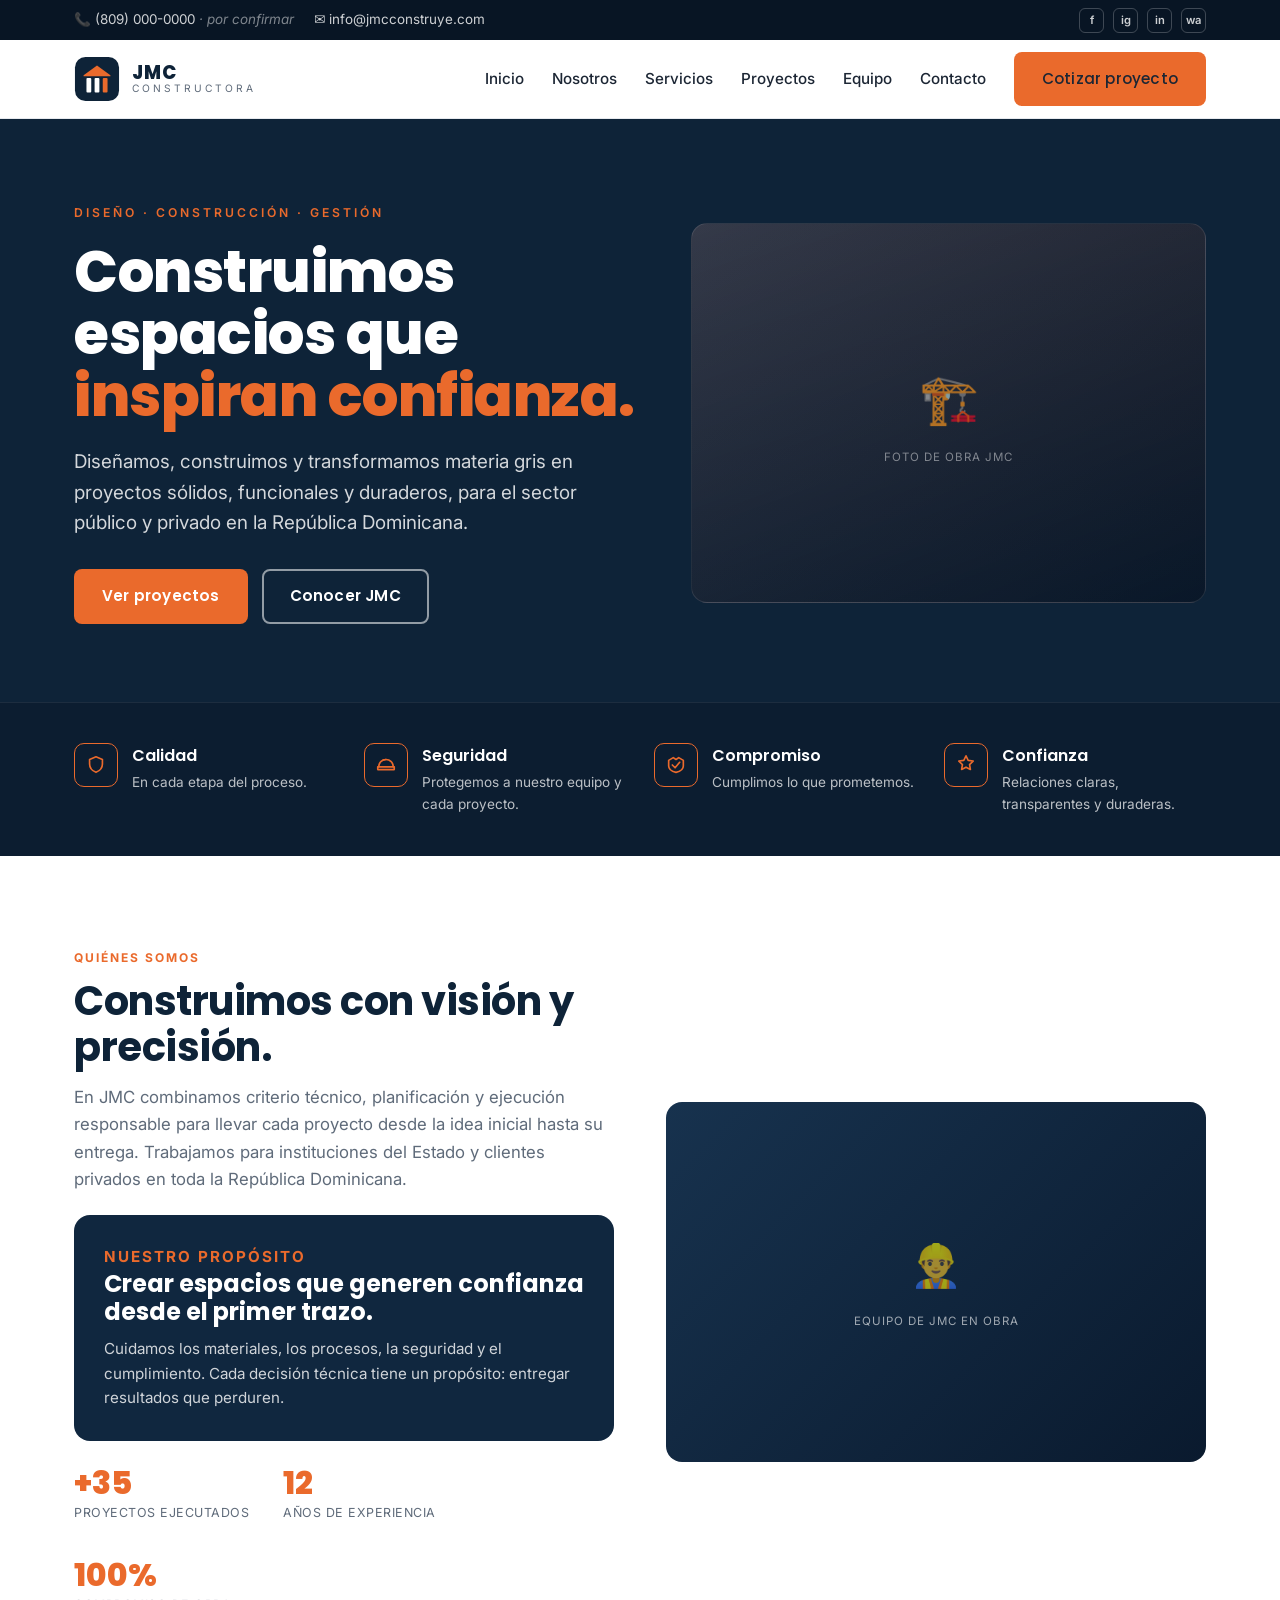
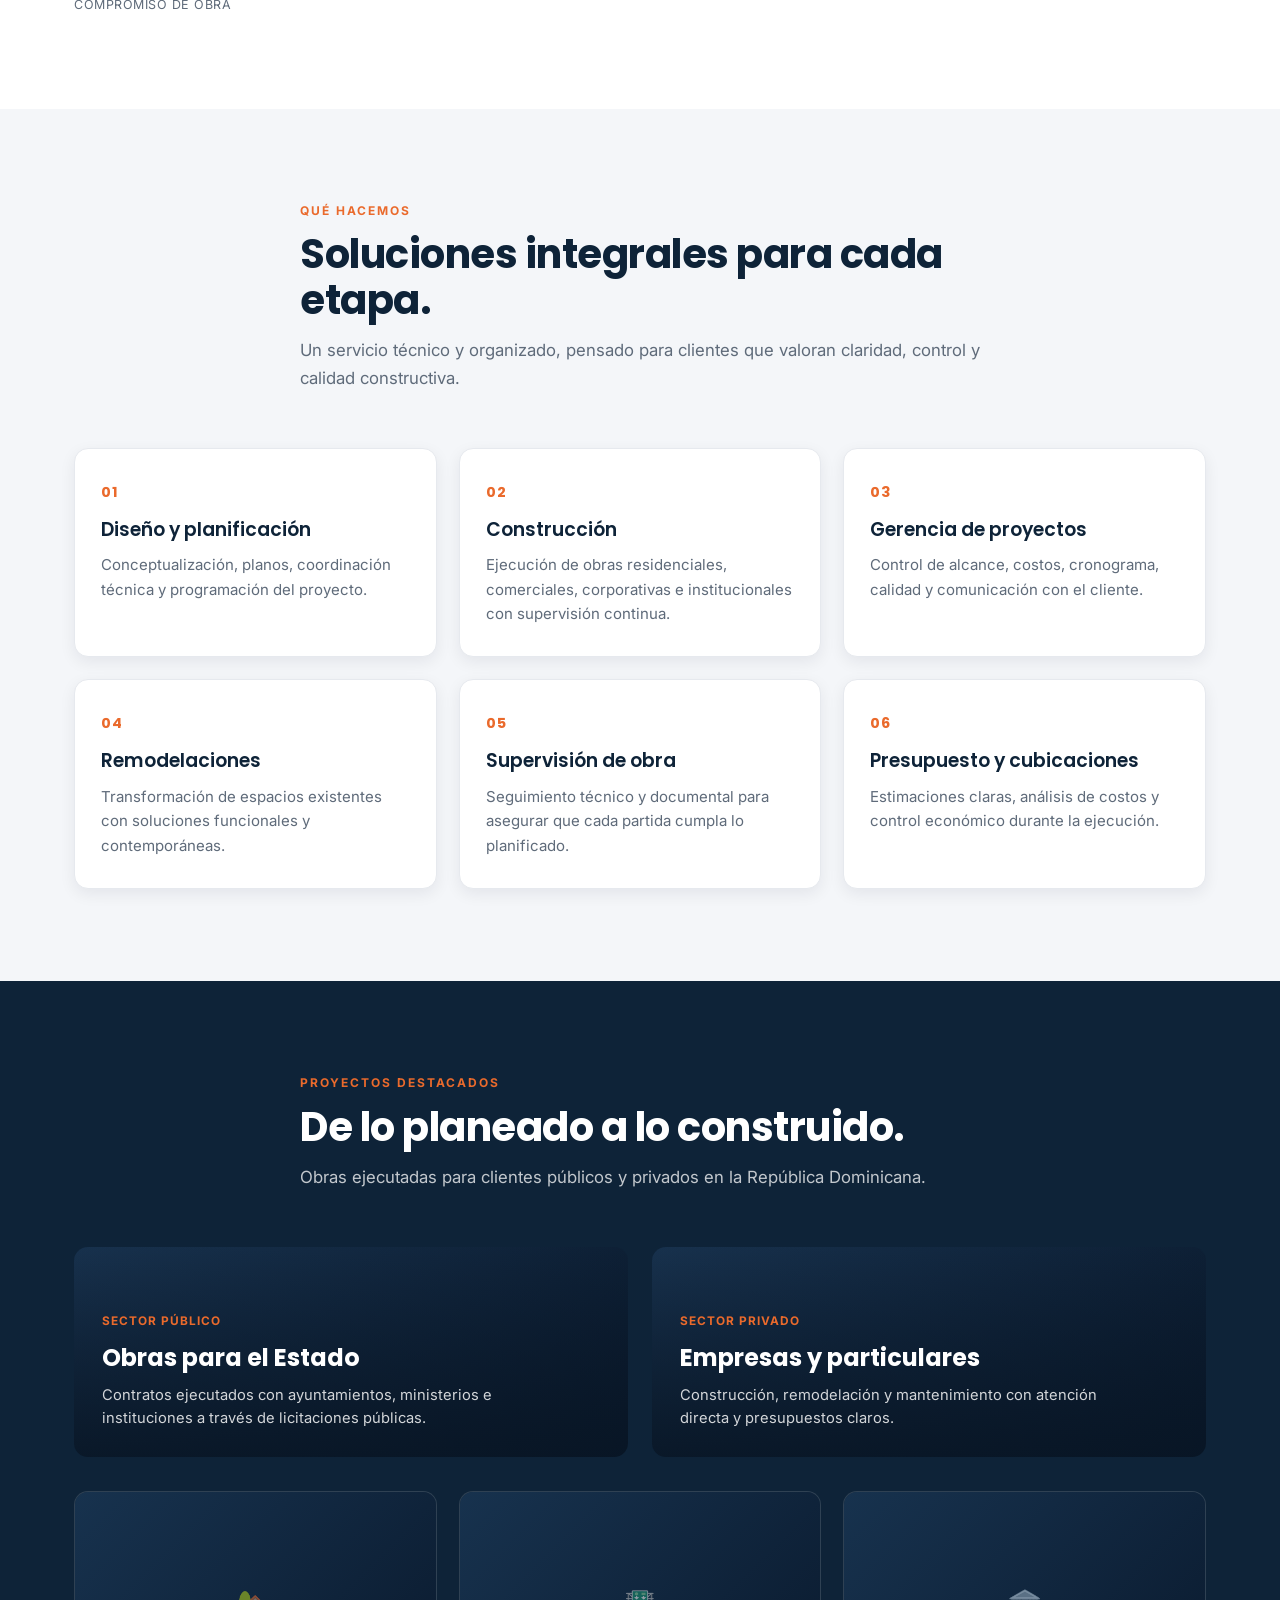
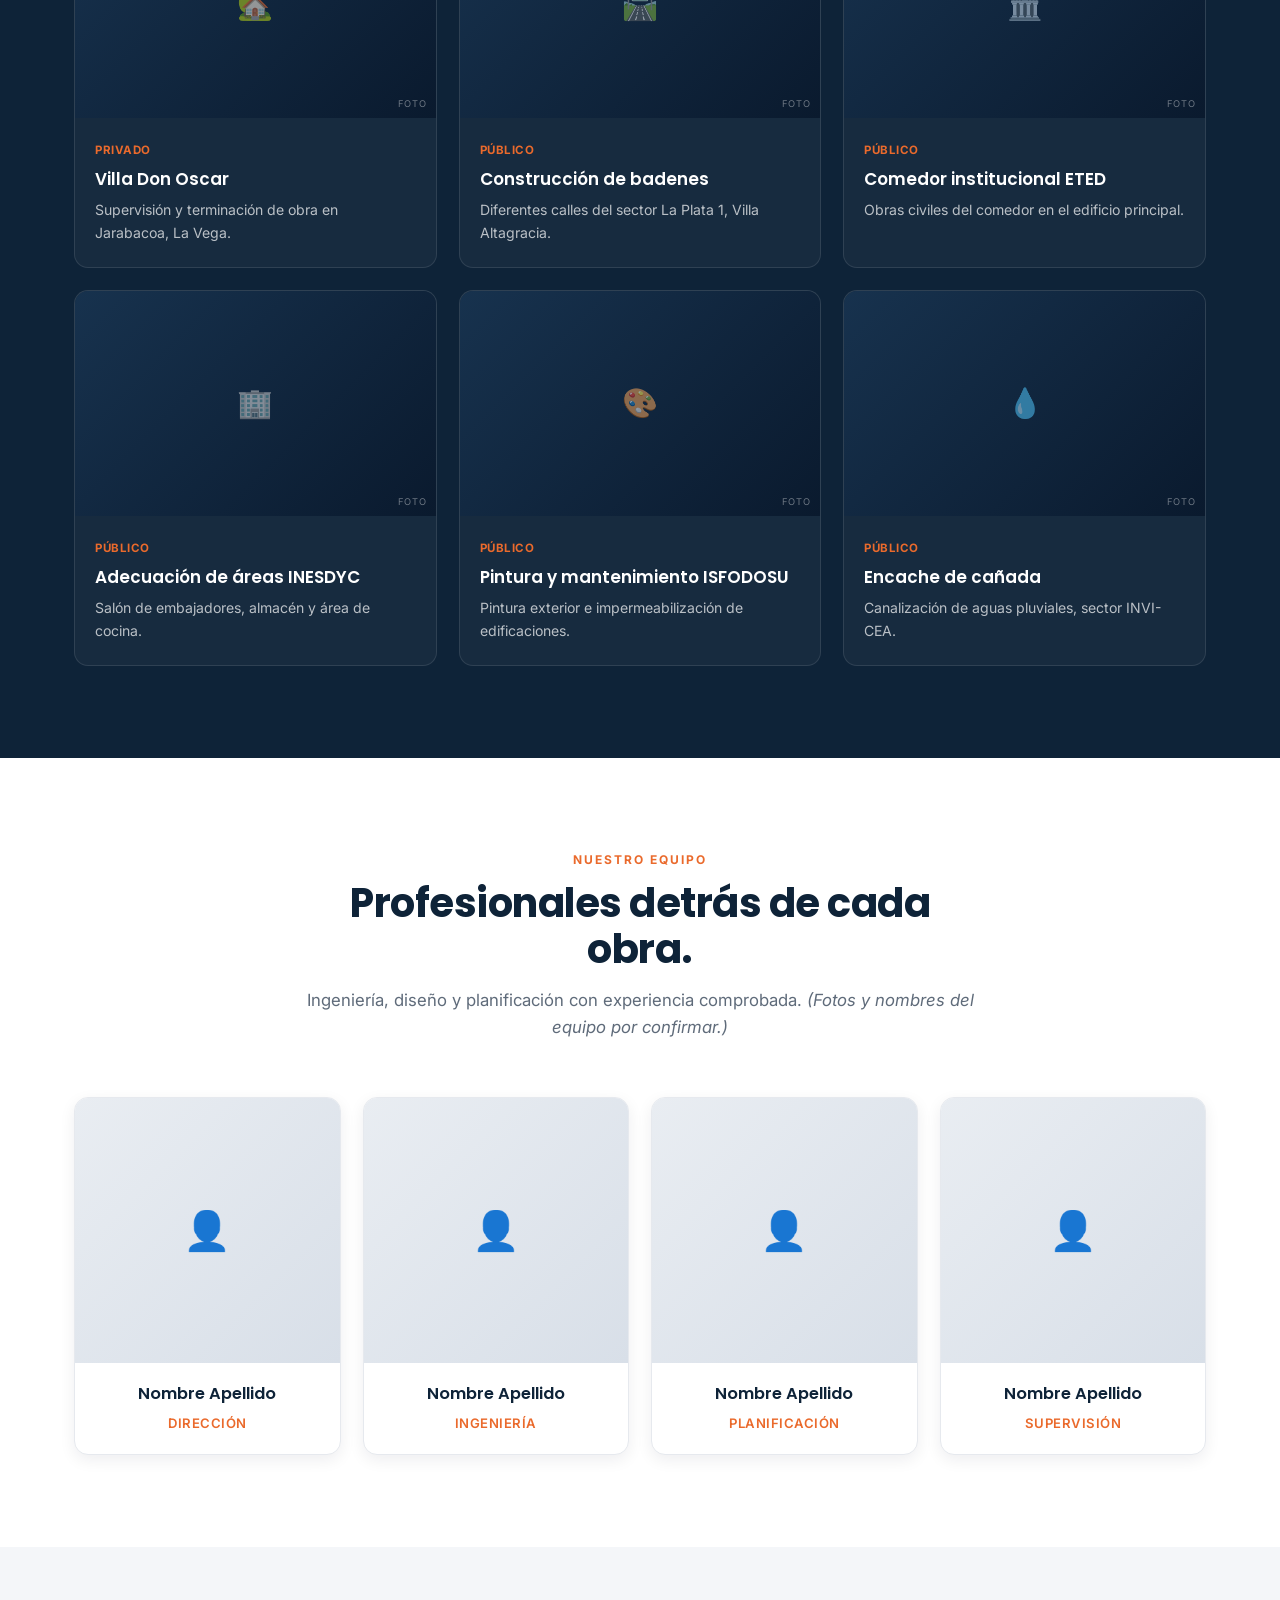
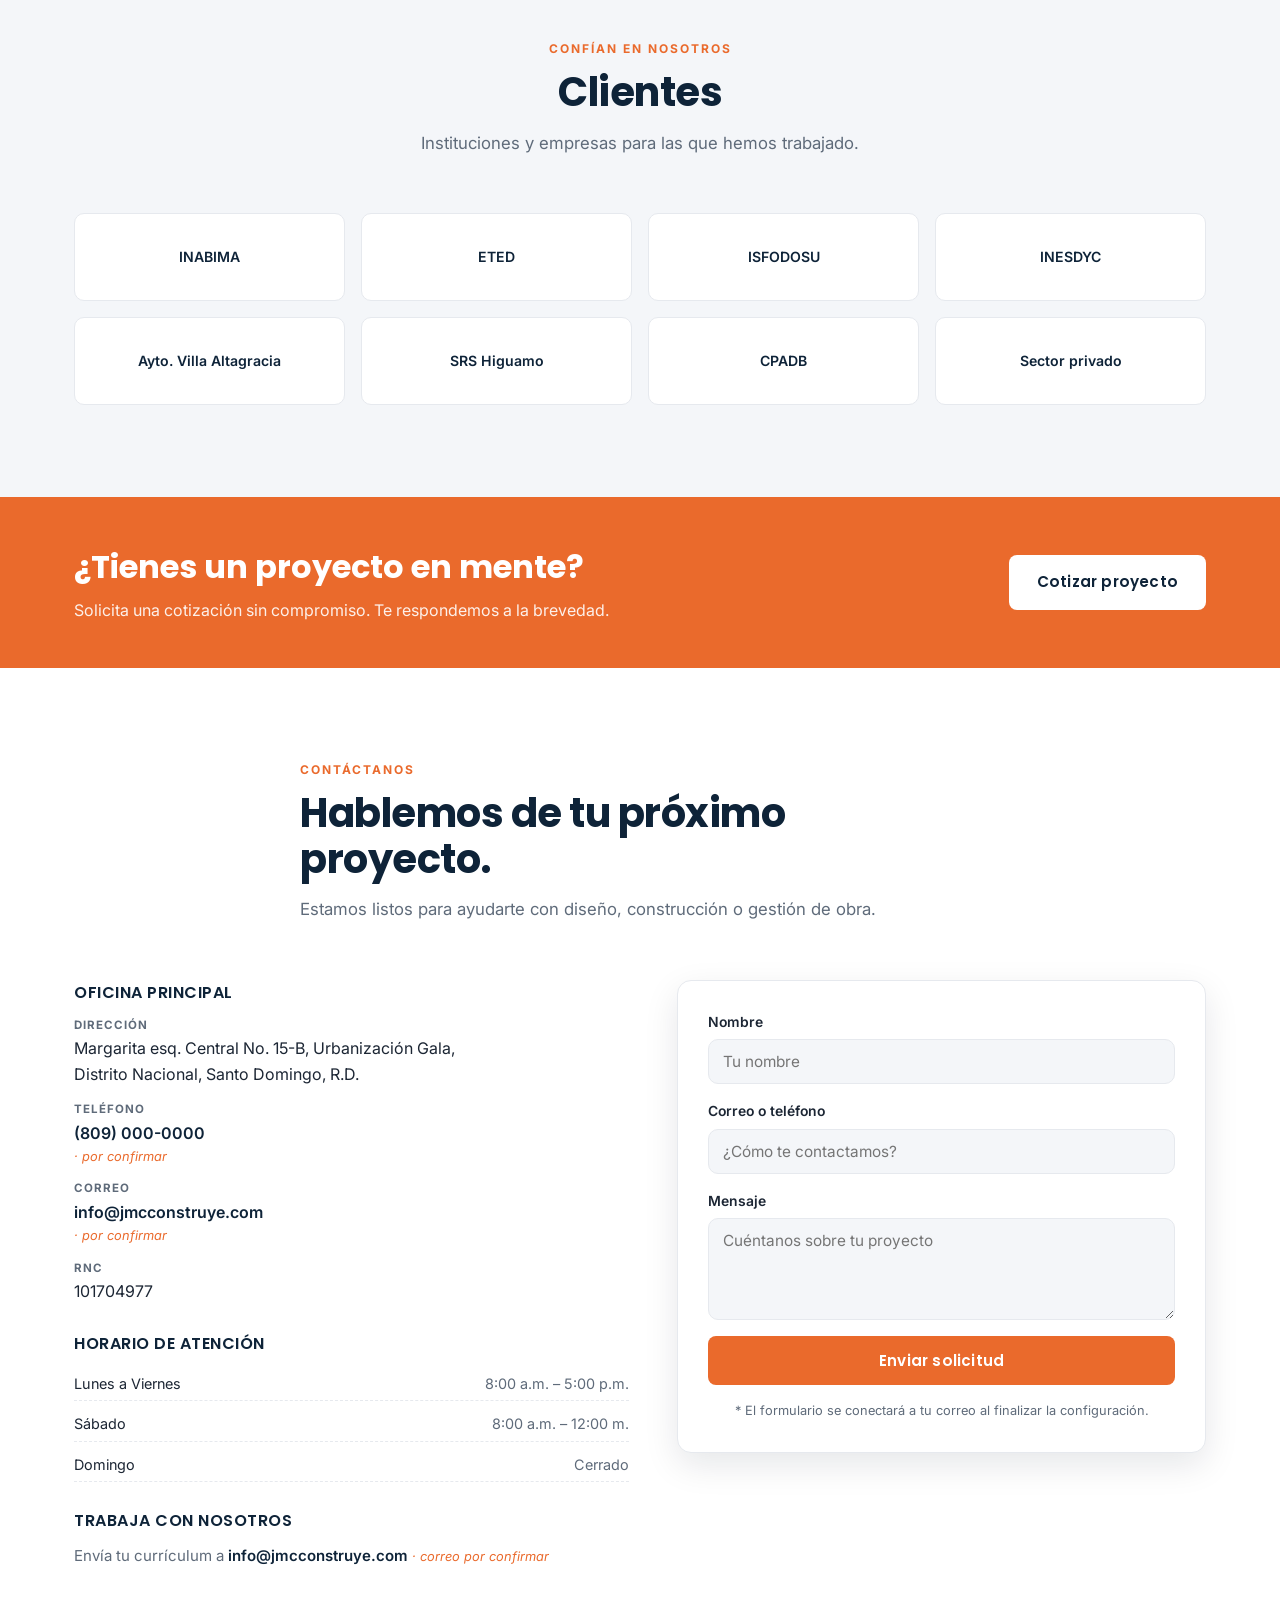
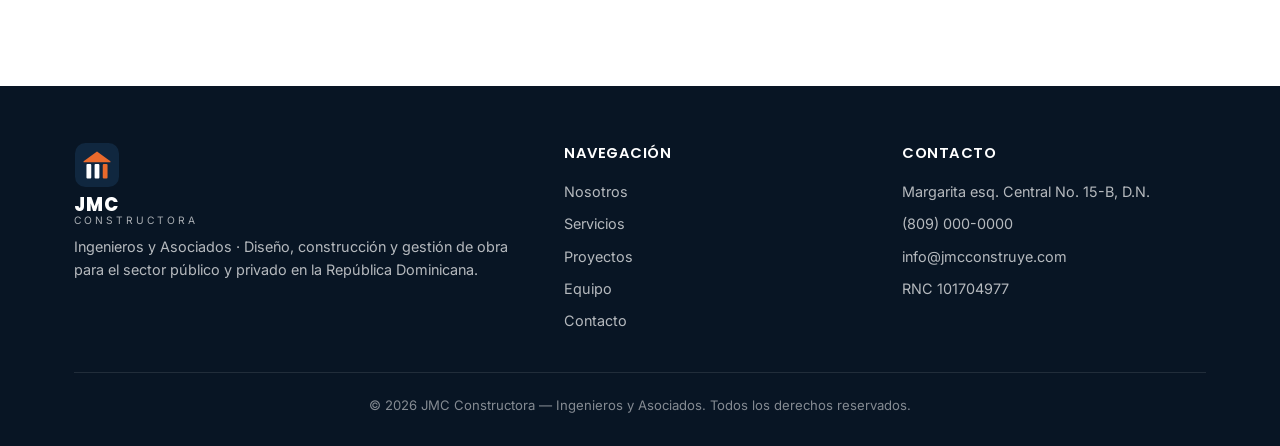
==== commit edfbb6e0: "Aplica linea grafica del moodboard (Arq. Ambar Hilario) Reskin a azul marino profundo + naranja y ti" ====
--- a/index.html
+++ b/index.html
@@ -3,43 +3,45 @@
 <head>
   <meta charset="UTF-8" />
   <meta name="viewport" content="width=device-width, initial-scale=1.0" />
-  <title>Constructora JMC Ingenieros y Asociados | Ingeniería y Construcción en República Dominicana</title>
-  <meta name="description" content="Constructora JMC Ingenieros y Asociados: diseño y obra civil, remodelaciones, pintura, impermeabilización y mantenimiento para el sector público y privado en la República Dominicana. RNC 101704977." />
-  <meta name="theme-color" content="#0f2f56" />
+  <title>JMC Constructora | Construimos espacios que inspiran confianza</title>
+  <meta name="description" content="JMC Constructora — Ingenieros y Asociados. Diseño, construcción y gestión de proyectos para el sector público y privado en la República Dominicana. RNC 101704977." />
+  <meta name="theme-color" content="#0a1a2e" />
 
   <!-- Open Graph -->
   <meta property="og:type" content="website" />
-  <meta property="og:title" content="Constructora JMC Ingenieros y Asociados" />
-  <meta property="og:description" content="Aliados en cada obra, constructores de confianza. Ingeniería y construcción para el sector público y privado en la República Dominicana." />
+  <meta property="og:title" content="JMC Constructora | Construimos espacios que inspiran confianza" />
+  <meta property="og:description" content="Diseño, construcción y gestión de proyectos para el sector público y privado en la República Dominicana." />
   <meta property="og:url" content="https://www.jmcconstruye.com" />
   <meta property="og:locale" content="es_DO" />
 
   <link rel="preconnect" href="https://fonts.googleapis.com" />
   <link rel="preconnect" href="https://fonts.gstatic.com" crossorigin />
-  <link href="https://fonts.googleapis.com/css2?family=Barlow+Condensed:wght@500;600;700&family=Inter:wght@400;500;600;700&display=swap" rel="stylesheet" />
+  <link href="https://fonts.googleapis.com/css2?family=Inter:wght@400;500;600;700&family=Poppins:wght@500;600;700;800&display=swap" rel="stylesheet" />
   <style>
 /* ============================================================
-   PALETA PROVISIONAL — se ajustará al recibir el moodboard.
-   Estructura/segmentación basada en la arquitectura de Fracorp.
+   Línea gráfica basada en el moodboard (Arq. Ambar Hilario):
+   azul marino profundo + naranja, tipografía sans bold.
    ============================================================ */
 :root {
-  --navy: #0f2f56;
-  --navy-700: #16406f;
-  --navy-900: #0a2038;
-  --amber: #f6a821;
-  --amber-600: #e0940f;
-  --ink: #1b2430;
-  --muted: #5c6a7a;
-  --line: #e5e9ef;
+  --navy: #0e2338;
+  --navy-800: #0c1d30;
+  --navy-900: #081524;
+  --navy-card: #10273f;
+  --orange: #ea6a2c;
+  --orange-600: #d65c22;
+  --orange-050: rgba(234,106,44,0.1);
+  --ink: #1c2634;
+  --muted: #5f6b7a;
+  --line: #e6e9ee;
   --bg: #ffffff;
-  --bg-alt: #f5f7fa;
+  --bg-alt: #f4f6f9;
   --white: #ffffff;
   --radius: 14px;
   --radius-sm: 10px;
-  --shadow: 0 10px 30px rgba(15, 47, 86, 0.08);
-  --shadow-sm: 0 4px 14px rgba(15, 47, 86, 0.07);
-  --container: 1160px;
-  --font-head: "Barlow Condensed", "Inter", sans-serif;
+  --shadow: 0 12px 34px rgba(8,21,36,0.10);
+  --shadow-sm: 0 5px 16px rgba(8,21,36,0.07);
+  --container: 1180px;
+  --font-head: "Poppins", "Inter", sans-serif;
   --font-body: "Inter", system-ui, sans-serif;
 }
 
@@ -50,384 +52,214 @@
   font-family: var(--font-body);
   color: var(--ink);
   background: var(--bg);
-  line-height: 1.6;
+  line-height: 1.62;
   -webkit-font-smoothing: antialiased;
 }
 img { max-width: 100%; display: block; }
 a { color: inherit; text-decoration: none; }
-
-.container {
-  width: 100%;
-  max-width: var(--container);
-  margin: 0 auto;
-  padding: 0 24px;
-}
+.container { width: 100%; max-width: var(--container); margin: 0 auto; padding: 0 24px; }
+.text-orange { color: var(--orange); }
 
 /* ===== Buttons ===== */
 .btn {
-  display: inline-block;
-  padding: 13px 26px;
-  border-radius: 6px;
-  font-weight: 600;
-  font-size: 0.95rem;
-  letter-spacing: 0.3px;
-  transition: transform 0.15s ease, box-shadow 0.15s ease, background 0.15s ease;
-  cursor: pointer;
-  border: 2px solid transparent;
-}
-.btn-primary { background: var(--amber); color: var(--navy-900); }
-.btn-primary:hover { background: var(--amber-600); transform: translateY(-2px); box-shadow: 0 10px 22px rgba(246,168,33,0.35); }
-.btn-ghost { border-color: rgba(255,255,255,0.5); color: var(--white); }
-.btn-ghost:hover { background: rgba(255,255,255,0.12); transform: translateY(-2px); }
-.btn-dark { background: var(--navy); color: var(--white); }
-.btn-dark:hover { background: var(--navy-700); transform: translateY(-2px); }
-
-/* ===== (1) Top bar ===== */
-.topbar {
-  background: var(--navy-900);
-  color: rgba(255,255,255,0.82);
-  font-size: 0.85rem;
-}
-.topbar-inner {
-  display: flex;
-  align-items: center;
-  justify-content: space-between;
-  min-height: 42px;
-  gap: 16px;
-  flex-wrap: wrap;
-}
-.topbar-contact { display: flex; gap: 22px; flex-wrap: wrap; }
-.topbar-contact a { display: inline-flex; align-items: center; gap: 7px; }
-.topbar-contact a:hover { color: var(--amber); }
-.topbar-social { display: flex; gap: 10px; }
-.topbar-social a {
-  width: 26px; height: 26px;
-  display: grid; place-items: center;
-  border: 1px solid rgba(255,255,255,0.25);
-  border-radius: 6px;
-  font-size: 0.72rem;
-  font-weight: 600;
-}
-.topbar-social a:hover { background: var(--amber); color: var(--navy-900); border-color: var(--amber); }
-
-/* ===== (2) Header / Nav ===== */
-.site-header {
-  position: sticky;
-  top: 0;
-  z-index: 60;
-  background: rgba(255,255,255,0.95);
-  backdrop-filter: saturate(140%) blur(10px);
-  border-bottom: 1px solid var(--line);
-}
-.header-inner {
-  display: flex;
-  align-items: center;
-  justify-content: space-between;
-  height: 76px;
-}
+  display: inline-flex; align-items: center; gap: 8px;
+  padding: 13px 26px; border-radius: 8px;
+  font-family: var(--font-head);
+  font-weight: 600; font-size: 0.95rem; letter-spacing: 0.2px;
+  transition: transform 0.15s ease, box-shadow 0.15s ease, background 0.15s ease, color 0.15s ease;
+  cursor: pointer; border: 2px solid transparent;
+}
+.btn-primary { background: var(--orange); color: var(--white); }
+.btn-primary:hover { background: var(--orange-600); transform: translateY(-2px); box-shadow: 0 10px 22px rgba(234,106,44,0.35); }
+.btn-outline { border-color: rgba(255,255,255,0.55); color: var(--white); }
+.btn-outline:hover { background: rgba(255,255,255,0.1); transform: translateY(-2px); }
+.btn-outline-dark { border-color: var(--navy); color: var(--navy); }
+.btn-outline-dark:hover { background: var(--navy); color: var(--white); transform: translateY(-2px); }
+
+/* ===== Brand / Logo ===== */
 .brand { display: flex; align-items: center; gap: 12px; }
-.brand-mark {
-  display: grid; place-items: center;
-  width: 48px; height: 48px;
-  border-radius: 10px;
-  background: var(--navy);
-  color: var(--amber);
-  font-family: var(--font-head);
-  font-weight: 700;
-  font-size: 1.3rem;
-  letter-spacing: 0.5px;
-}
-.brand-text { display: flex; flex-direction: column; line-height: 1.15; }
-.brand-text strong { font-size: 1.06rem; color: var(--navy); }
-.brand-text small { font-size: 0.72rem; color: var(--muted); letter-spacing: 0.3px; }
-
-.nav { display: flex; align-items: center; gap: 26px; }
-.nav > a, .dropdown > button {
-  font-family: inherit;
-  font-weight: 500;
-  color: var(--ink);
-  font-size: 0.95rem;
-  background: none; border: 0; cursor: pointer;
-  padding: 6px 0;
-  display: inline-flex; align-items: center; gap: 5px;
-}
-.nav > a:hover, .dropdown > button:hover { color: var(--navy); }
-.nav .nav-cta { color: var(--navy-900); }
-
-/* Dropdown Servicios */
-.dropdown { position: relative; }
-.dropdown-menu {
-  position: absolute;
-  top: calc(100% + 12px);
-  left: 50%;
-  transform: translateX(-50%) translateY(8px);
-  background: var(--white);
-  border: 1px solid var(--line);
-  border-radius: var(--radius-sm);
-  box-shadow: var(--shadow);
-  min-width: 250px;
-  padding: 8px;
-  opacity: 0;
-  visibility: hidden;
-  transition: 0.2s ease;
-}
-.dropdown:hover .dropdown-menu,
-.dropdown:focus-within .dropdown-menu {
-  opacity: 1; visibility: visible;
-  transform: translateX(-50%) translateY(0);
-}
-.dropdown-menu a {
-  display: block;
-  padding: 10px 14px;
-  border-radius: 8px;
-  font-size: 0.92rem;
-  color: var(--ink);
-}
-.dropdown-menu a:hover { background: var(--bg-alt); color: var(--navy); }
-
-.nav-toggle {
-  display: none;
-  flex-direction: column;
-  gap: 5px;
-  background: none; border: 0; cursor: pointer;
-  padding: 8px;
-}
+.brand-logo { width: 46px; height: 46px; flex: none; }
+.brand-text { display: flex; flex-direction: column; line-height: 1.1; }
+.brand-text strong { font-family: var(--font-head); font-weight: 800; font-size: 1.15rem; letter-spacing: 1px; color: var(--navy); }
+.brand-text small { font-size: 0.64rem; letter-spacing: 3px; color: var(--muted); text-transform: uppercase; }
+.on-dark .brand-text strong { color: var(--white); }
+.on-dark .brand-text small { color: rgba(255,255,255,0.65); }
+
+/* ===== Top bar ===== */
+.topbar { background: var(--navy-900); color: rgba(255,255,255,0.8); font-size: 0.84rem; }
+.topbar-inner { display: flex; align-items: center; justify-content: space-between; min-height: 40px; gap: 16px; flex-wrap: wrap; }
+.topbar-contact { display: flex; gap: 20px; flex-wrap: wrap; }
+.topbar-contact a:hover { color: var(--orange); }
+.topbar-social { display: flex; gap: 9px; }
+.topbar-social a { width: 25px; height: 25px; display: grid; place-items: center; border: 1px solid rgba(255,255,255,0.22); border-radius: 6px; font-size: 0.7rem; font-weight: 600; }
+.topbar-social a:hover { background: var(--orange); color: var(--white); border-color: var(--orange); }
+
+/* ===== Header / Nav ===== */
+.site-header { position: sticky; top: 0; z-index: 60; background: rgba(255,255,255,0.96); backdrop-filter: saturate(140%) blur(10px); border-bottom: 1px solid var(--line); }
+.header-inner { display: flex; align-items: center; justify-content: space-between; height: 78px; }
+.nav { display: flex; align-items: center; gap: 28px; }
+.nav > a { font-weight: 500; color: var(--ink); font-size: 0.95rem; }
+.nav > a:hover { color: var(--orange); }
+.nav-toggle { display: none; flex-direction: column; gap: 5px; background: none; border: 0; cursor: pointer; padding: 8px; }
 .nav-toggle span { width: 26px; height: 3px; background: var(--navy); border-radius: 2px; transition: 0.25s; }
 
-/* ===== (3) Hero ===== */
-.hero {
-  position: relative;
-  color: var(--white);
+/* ===== Hero ===== */
+.hero { background: var(--navy); color: var(--white); position: relative; overflow: hidden; }
+.hero-inner { display: grid; grid-template-columns: 1.05fr 0.95fr; gap: 48px; align-items: center; padding: 84px 24px 78px; }
+.eyebrow { text-transform: uppercase; letter-spacing: 3px; font-size: 0.76rem; font-weight: 600; color: var(--orange); margin: 0 0 18px; }
+.hero h1 { font-family: var(--font-head); font-weight: 800; font-size: clamp(2.3rem, 4.6vw, 3.6rem); line-height: 1.08; margin: 0 0 20px; letter-spacing: -0.5px; }
+.hero-lead { font-size: clamp(1.02rem, 1.7vw, 1.18rem); color: rgba(255,255,255,0.82); max-width: 540px; margin: 0 0 30px; }
+.hero-actions { display: flex; flex-wrap: wrap; gap: 14px; }
+.hero-visual {
+  position: relative; border-radius: 16px; overflow: hidden;
+  min-height: 380px;
   background:
-    linear-gradient(135deg, rgba(10,32,56,0.94), rgba(15,47,86,0.82)),
-    url("data:image/svg+xml,%3Csvg xmlns='http://www.w3.org/2000/svg' width='60' height='60'%3E%3Cpath d='M0 59h60M59 0v60' stroke='%23ffffff' stroke-opacity='0.05' stroke-width='1'/%3E%3C/svg%3E"),
-    var(--navy);
-  overflow: hidden;
-}
-.hero::after {
-  content: "";
-  position: absolute;
-  right: -120px; top: -120px;
-  width: 460px; height: 460px;
-  background: radial-gradient(circle, rgba(246,168,33,0.26), transparent 70%);
-  pointer-events: none;
-}
-.hero-inner { padding: 104px 24px 92px; position: relative; z-index: 1; max-width: 940px; }
-.eyebrow {
-  text-transform: uppercase; letter-spacing: 3px;
-  font-size: 0.78rem; font-weight: 600; color: var(--amber);
-  margin: 0 0 16px;
-}
-.hero h1 {
-  font-family: var(--font-head);
-  font-weight: 700;
-  font-size: clamp(2.5rem, 6vw, 4.4rem);
-  line-height: 1.02;
-  margin: 0 0 20px;
-  letter-spacing: 0.5px;
-  text-transform: uppercase;
-}
-.hero h1 span { color: var(--amber); }
-.hero-lead { font-size: clamp(1.05rem, 2vw, 1.25rem); color: rgba(255,255,255,0.86); max-width: 640px; margin: 0 0 34px; }
-.hero-actions { display: flex; flex-wrap: wrap; gap: 14px; margin-bottom: 56px; }
-.hero-stats {
-  list-style: none; display: flex; flex-wrap: wrap; gap: 44px;
-  margin: 0; padding: 28px 0 0; border-top: 1px solid rgba(255,255,255,0.15);
-}
-.hero-stats li { display: flex; flex-direction: column; }
-.hero-stats strong { font-family: var(--font-head); font-size: 1.8rem; color: var(--white); }
-.hero-stats span { font-size: 0.85rem; color: rgba(255,255,255,0.7); }
+    linear-gradient(160deg, rgba(234,106,44,0.14), rgba(8,21,36,0.55)),
+    linear-gradient(135deg, #17324e, #0a1a2e);
+  border: 1px solid rgba(255,255,255,0.1);
+  display: grid; place-items: center; text-align: center; color: rgba(255,255,255,0.7);
+}
+.hero-visual .ph { font-size: 3rem; margin-bottom: 10px; }
+.hero-visual small { display:block; font-size: 0.72rem; letter-spacing: 1px; text-transform: uppercase; color: rgba(255,255,255,0.45); }
+
+/* ===== Values band ===== */
+.values { background: var(--navy-800); color: var(--white); border-top: 1px solid rgba(255,255,255,0.07); }
+.values-grid { display: grid; grid-template-columns: repeat(4, 1fr); gap: 28px; padding: 40px 24px; }
+.value { display: flex; gap: 14px; align-items: flex-start; }
+.value .ico { flex: none; width: 44px; height: 44px; display: grid; place-items: center; border: 1.5px solid var(--orange); border-radius: 10px; color: var(--orange); }
+.value h4 { font-family: var(--font-head); font-weight: 600; margin: 0 0 3px; font-size: 1rem; }
+.value p { margin: 0; font-size: 0.85rem; color: rgba(255,255,255,0.72); }
 
 /* ===== Sections base ===== */
-.section { padding: 88px 0; }
+.section { padding: 92px 0; }
 .section-alt { background: var(--bg-alt); }
 .section-dark { background: var(--navy); color: var(--white); }
-.section-head { max-width: 660px; margin: 0 auto 54px; text-align: center; }
-.section-eyebrow {
-  text-transform: uppercase; letter-spacing: 2px;
-  font-size: 0.76rem; font-weight: 700; color: var(--amber-600); margin: 0 0 10px;
-}
-.section h2 {
-  font-family: var(--font-head); font-weight: 700;
-  font-size: clamp(1.9rem, 3.6vw, 2.7rem); line-height: 1.08;
-  margin: 0 0 14px; color: var(--navy); text-transform: uppercase; letter-spacing: 0.5px;
-}
+.section-head { max-width: 680px; margin: 0 auto 56px; }
+.section-head.center { text-align: center; margin-left: auto; margin-right: auto; }
+.section-eyebrow { text-transform: uppercase; letter-spacing: 2px; font-size: 0.75rem; font-weight: 700; color: var(--orange); margin: 0 0 12px; }
+.section h2 { font-family: var(--font-head); font-weight: 700; font-size: clamp(1.8rem, 3.3vw, 2.5rem); line-height: 1.14; margin: 0 0 14px; color: var(--navy); letter-spacing: -0.5px; }
 .section-dark h2, .section-dark h3 { color: var(--white); }
 .section-sub { color: var(--muted); margin: 0; font-size: 1.05rem; }
-
-.grid-2 { display: grid; grid-template-columns: 1fr 1fr; gap: 56px; align-items: start; }
-
-/* ===== (4) Lo que hacemos — Servicios ===== */
-.services-grid { display: grid; grid-template-columns: repeat(4, 1fr); gap: 24px; }
-.service-card {
-  background: var(--white);
-  border: 1px solid var(--line);
-  border-radius: var(--radius);
-  overflow: hidden;
-  box-shadow: var(--shadow-sm);
-  transition: transform 0.18s ease, box-shadow 0.18s ease;
-  display: flex; flex-direction: column;
-}
+.section-dark .section-sub { color: rgba(255,255,255,0.75); }
+
+/* ===== Nosotros ===== */
+.about-grid { display: grid; grid-template-columns: 1fr 1fr; gap: 52px; align-items: center; }
+.about-visual { border-radius: 16px; min-height: 360px; background: linear-gradient(135deg, #17324e, #0a1a2e); display: grid; place-items: center; color: rgba(255,255,255,0.6); text-align: center; }
+.about-visual .ph { font-size: 2.6rem; margin-bottom: 8px; }
+.about-visual small { font-size: 0.72rem; letter-spacing: 1px; text-transform: uppercase; }
+.purpose-card { background: var(--navy-card); color: var(--white); border-radius: 16px; padding: 30px; margin-top: 22px; position: relative; }
+.purpose-card .section-eyebrow { color: var(--orange); }
+.purpose-card h3 { font-family: var(--font-head); font-weight: 700; font-size: 1.5rem; margin: 0 0 10px; line-height: 1.2; }
+.purpose-card p { margin: 0; color: rgba(255,255,255,0.8); font-size: 0.95rem; }
+.about-stats { display: flex; gap: 34px; margin-top: 26px; flex-wrap: wrap; }
+.about-stats .stat b { font-family: var(--font-head); font-weight: 800; font-size: 2rem; color: var(--orange); display: block; line-height: 1; }
+.about-stats .stat span { font-size: 0.78rem; text-transform: uppercase; letter-spacing: 0.5px; color: var(--muted); }
+
+/* ===== Servicios (6 numeradas) ===== */
+.services-grid { display: grid; grid-template-columns: repeat(3, 1fr); gap: 22px; }
+.service-card { background: var(--white); border: 1px solid var(--line); border-radius: var(--radius); padding: 30px 26px; box-shadow: var(--shadow-sm); transition: transform 0.18s ease, box-shadow 0.18s ease; }
 .service-card:hover { transform: translateY(-5px); box-shadow: var(--shadow); }
-/* Marcador de imagen: se reemplaza por foto real del moodboard */
-.service-img {
-  aspect-ratio: 4 / 3;
-  background: linear-gradient(135deg, var(--navy), var(--navy-700));
-  display: grid; place-items: center;
-  color: rgba(255,255,255,0.9);
-  font-size: 2.2rem;
-  position: relative;
-}
-.service-img::after {
-  content: "Imagen";
-  position: absolute; bottom: 8px; right: 10px;
-  font-size: 0.62rem; letter-spacing: 1px; text-transform: uppercase;
-  color: rgba(255,255,255,0.5);
-}
-.service-body { padding: 22px 22px 26px; }
-.service-body h3 { margin: 0 0 8px; color: var(--navy); font-size: 1.12rem; }
-.service-body p { margin: 0; color: var(--muted); font-size: 0.94rem; }
-
-/* ===== (5) Proyectos por categoría ===== */
-.project-cats { display: grid; grid-template-columns: 1fr 1fr; gap: 28px; margin-bottom: 40px; }
-.project-cat {
-  position: relative;
-  border-radius: var(--radius);
-  overflow: hidden;
-  min-height: 300px;
-  display: flex; align-items: flex-end;
-  color: var(--white);
-  background: linear-gradient(180deg, rgba(10,32,56,0.25), rgba(10,32,56,0.9)), linear-gradient(135deg, var(--navy-700), var(--navy-900));
-}
-.project-cat-body { padding: 30px 32px; position: relative; z-index: 1; }
-.project-cat h3 { font-family: var(--font-head); font-size: 1.9rem; margin: 0 0 8px; text-transform: uppercase; }
-.project-cat p { margin: 0 0 14px; color: rgba(255,255,255,0.85); font-size: 0.97rem; max-width: 90%; }
-.project-cat .tag { font-size: 0.78rem; text-transform: uppercase; letter-spacing: 1px; color: var(--amber); font-weight: 700; }
-
+.service-num { font-family: var(--font-head); font-weight: 700; color: var(--orange); font-size: 0.9rem; letter-spacing: 1px; }
+.service-card h3 { margin: 10px 0 8px; color: var(--navy); font-size: 1.18rem; font-family: var(--font-head); font-weight: 600; }
+.service-card p { margin: 0; color: var(--muted); font-size: 0.94rem; }
+
+/* ===== Proyectos ===== */
+.proj-note { color: rgba(255,255,255,0.6); font-size: 0.86rem; margin: 8px 0 0; font-style: italic; }
+.project-cats { display: grid; grid-template-columns: 1fr 1fr; gap: 24px; margin-bottom: 34px; }
+.project-cat { position: relative; border-radius: var(--radius); overflow: hidden; min-height: 210px; display: flex; align-items: flex-end; color: var(--white); background: linear-gradient(180deg, rgba(8,21,36,0.15), rgba(8,21,36,0.88)), linear-gradient(135deg, #1a3654, #0a1a2e); }
+.project-cat-body { padding: 26px 28px; }
+.project-cat .tag { font-size: 0.74rem; text-transform: uppercase; letter-spacing: 1px; color: var(--orange); font-weight: 700; }
+.project-cat h3 { font-family: var(--font-head); font-weight: 700; font-size: 1.5rem; margin: 6px 0 6px; }
+.project-cat p { margin: 0; color: rgba(255,255,255,0.82); font-size: 0.92rem; max-width: 92%; }
 .projects { display: grid; grid-template-columns: repeat(3, 1fr); gap: 22px; }
-.project {
-  border: 1px solid var(--line); border-radius: var(--radius);
-  padding: 24px; background: var(--white); position: relative; overflow: hidden;
-}
-.project::before { content: ""; position: absolute; left: 0; top: 0; bottom: 0; width: 5px; background: var(--amber); }
-.project h4 { margin: 0 0 4px; color: var(--navy); font-size: 1.08rem; }
-.project-loc { margin: 0 0 10px; font-size: 0.78rem; text-transform: uppercase; letter-spacing: 0.5px; color: var(--amber-600); font-weight: 600; }
-.project p:last-child { margin: 0; color: var(--muted); font-size: 0.92rem; }
-
-/* ===== Nosotros / Acerca de ===== */
-#nosotros h2, #acerca h2 { text-align: left; }
-.value-list { list-style: none; margin: 0; padding: 0; display: grid; gap: 16px; }
-.value-list li {
-  background: var(--white); border: 1px solid var(--line); border-radius: var(--radius);
-  padding: 20px 22px; box-shadow: var(--shadow-sm); border-left: 4px solid var(--amber);
-}
-.value-list h3 { margin: 0 0 6px; color: var(--navy); font-size: 1.06rem; }
-.value-list p { margin: 0; color: var(--muted); font-size: 0.94rem; }
-
-/* Stats band */
-.stats-band { display: grid; grid-template-columns: repeat(4, 1fr); gap: 24px; text-align: center; }
-.stat b { display: block; font-family: var(--font-head); font-size: 2.4rem; color: var(--amber); line-height: 1; }
-.stat span { color: rgba(255,255,255,0.8); font-size: 0.9rem; }
-
-/* ===== (6) Clientes ===== */
-.clients { display: grid; grid-template-columns: repeat(4, 1fr); gap: 18px; }
-.client-logo {
-  border: 1px solid var(--line);
-  border-radius: var(--radius-sm);
-  background: var(--white);
-  min-height: 92px;
-  display: grid; place-items: center;
-  text-align: center;
-  padding: 14px;
-  color: var(--navy);
-  font-weight: 600;
-  font-size: 0.9rem;
-  transition: transform 0.15s ease, box-shadow 0.15s ease;
-}
+.project { background: rgba(255,255,255,0.04); border: 1px solid rgba(255,255,255,0.1); border-radius: var(--radius); overflow: hidden; }
+.project-img { aspect-ratio: 16/10; background: linear-gradient(135deg, #17324e, #0a1a2e); display: grid; place-items: center; font-size: 1.8rem; color: rgba(255,255,255,0.55); position: relative; }
+.project-img::after { content: "Foto"; position: absolute; bottom: 7px; right: 9px; font-size: 0.58rem; letter-spacing: 1px; text-transform: uppercase; color: rgba(255,255,255,0.4); }
+.project-body { padding: 18px 20px 22px; }
+.project-body .tag { font-size: 0.72rem; text-transform: uppercase; letter-spacing: 0.5px; color: var(--orange); font-weight: 700; }
+.project-body h4 { font-family: var(--font-head); font-weight: 600; margin: 4px 0 6px; color: var(--white); font-size: 1.06rem; }
+.project-body p { margin: 0; color: rgba(255,255,255,0.7); font-size: 0.88rem; }
+
+/* ===== Equipo ===== */
+.team-grid { display: grid; grid-template-columns: repeat(4, 1fr); gap: 22px; }
+.team-card { background: var(--white); border: 1px solid var(--line); border-radius: var(--radius); overflow: hidden; box-shadow: var(--shadow-sm); text-align: center; }
+.team-photo { aspect-ratio: 1/1; background: linear-gradient(135deg, #e9edf2, #d8dfe8); display: grid; place-items: center; font-size: 2.4rem; color: #9aa7b5; }
+.team-body { padding: 18px; }
+.team-body h4 { margin: 0 0 3px; font-family: var(--font-head); font-weight: 600; color: var(--navy); font-size: 1.02rem; }
+.team-body span { color: var(--orange); font-size: 0.82rem; font-weight: 600; text-transform: uppercase; letter-spacing: 0.5px; }
+
+/* ===== Clientes ===== */
+.clients { display: grid; grid-template-columns: repeat(4, 1fr); gap: 16px; }
+.client-logo { border: 1px solid var(--line); border-radius: var(--radius-sm); background: var(--white); min-height: 88px; display: grid; place-items: center; text-align: center; padding: 14px; color: var(--navy); font-weight: 600; font-size: 0.88rem; transition: transform 0.15s ease, box-shadow 0.15s ease; }
 .client-logo:hover { transform: translateY(-3px); box-shadow: var(--shadow-sm); }
 
-/* ===== (7) Contacto ===== */
-.contact-grid { display: grid; grid-template-columns: 1.1fr 1fr; gap: 48px; align-items: start; }
+/* ===== CTA band ===== */
+.cta-band { background: var(--orange); color: var(--white); }
+.cta-band .container { display: flex; align-items: center; justify-content: space-between; gap: 24px; padding: 44px 24px; flex-wrap: wrap; }
+.cta-band h2 { color: var(--white); margin: 0; font-family: var(--font-head); font-weight: 700; font-size: clamp(1.5rem,2.6vw,2rem); }
+.cta-band p { margin: 5px 0 0; color: rgba(255,255,255,0.9); }
+.cta-band .btn-white { background: var(--white); color: var(--navy); }
+.cta-band .btn-white:hover { transform: translateY(-2px); box-shadow: 0 10px 22px rgba(0,0,0,0.18); }
+
+/* ===== Contacto ===== */
+.contact-grid { display: grid; grid-template-columns: 1.05fr 1fr; gap: 48px; align-items: start; }
 .contact-block { margin-bottom: 26px; }
-.contact-block h3 { margin: 0 0 10px; color: var(--navy); font-size: 1.05rem; text-transform: uppercase; letter-spacing: 0.5px; font-family: var(--font-head); }
+.contact-block h3 { margin: 0 0 10px; color: var(--navy); font-size: 1rem; text-transform: uppercase; letter-spacing: 0.5px; font-family: var(--font-head); font-weight: 600; }
 .contact-list { list-style: none; margin: 0; padding: 0; display: grid; gap: 12px; }
 .contact-list li { display: flex; flex-direction: column; }
 .contact-label { font-size: 0.72rem; text-transform: uppercase; letter-spacing: 1px; color: var(--muted); font-weight: 700; margin-bottom: 2px; }
 .contact-list a { color: var(--navy); font-weight: 600; }
-.contact-list em { color: var(--amber-600); font-style: italic; font-size: 0.82rem; }
+.contact-list em { color: var(--orange); font-style: italic; font-size: 0.8rem; }
 .hours { list-style: none; margin: 0; padding: 0; display: grid; gap: 6px; }
-.hours li { display: flex; justify-content: space-between; border-bottom: 1px dashed var(--line); padding: 5px 0; font-size: 0.92rem; color: var(--ink); }
+.hours li { display: flex; justify-content: space-between; border-bottom: 1px dashed var(--line); padding: 5px 0; font-size: 0.9rem; }
 .hours span:last-child { color: var(--muted); }
-
-.contact-form {
-  background: var(--white); border: 1px solid var(--line); border-radius: var(--radius);
-  padding: 30px; box-shadow: var(--shadow); display: grid; gap: 16px;
-}
-.contact-form label { display: grid; gap: 6px; font-weight: 600; font-size: 0.88rem; color: var(--ink); }
-.contact-form input, .contact-form textarea {
-  font-family: inherit; font-size: 0.96rem; padding: 12px 14px;
-  border: 1px solid var(--line); border-radius: var(--radius-sm); background: var(--bg-alt);
-  transition: border 0.15s ease, background 0.15s ease;
-}
-.contact-form input:focus, .contact-form textarea:focus { outline: none; border-color: var(--navy); background: var(--white); }
-.contact-form .btn { width: 100%; border: 0; }
+.contact-form { background: var(--white); border: 1px solid var(--line); border-radius: var(--radius); padding: 30px; box-shadow: var(--shadow); display: grid; gap: 16px; }
+.contact-form label { display: grid; gap: 6px; font-weight: 600; font-size: 0.87rem; color: var(--ink); }
+.contact-form input, .contact-form textarea { font-family: inherit; font-size: 0.96rem; padding: 12px 14px; border: 1px solid var(--line); border-radius: var(--radius-sm); background: var(--bg-alt); transition: border 0.15s, background 0.15s; }
+.contact-form input:focus, .contact-form textarea:focus { outline: none; border-color: var(--orange); background: var(--white); }
+.contact-form .btn { width: 100%; justify-content: center; border: 0; }
 .form-note { margin: 0; font-size: 0.8rem; color: var(--muted); text-align: center; }
 
-/* CTA Cotizar band */
-.cta-band { background: var(--amber); color: var(--navy-900); }
-.cta-band .container { display: flex; align-items: center; justify-content: space-between; gap: 24px; padding-top: 40px; padding-bottom: 40px; flex-wrap: wrap; }
-.cta-band h2 { color: var(--navy-900); margin: 0; text-align: left; }
-.cta-band p { margin: 4px 0 0; color: var(--navy-700); }
-
 /* ===== Footer ===== */
-.site-footer { background: var(--navy-900); color: rgba(255,255,255,0.75); padding: 54px 0 30px; }
-.footer-grid { display: grid; grid-template-columns: 1.4fr 1fr 1fr; gap: 32px; margin-bottom: 30px; }
-.footer-brand { display: flex; align-items: center; gap: 14px; margin-bottom: 14px; }
-.footer-brand strong { display: block; color: var(--white); }
-.footer-brand small { color: rgba(255,255,255,0.6); }
-.footer-col h4 { color: var(--white); font-size: 0.95rem; margin: 0 0 14px; text-transform: uppercase; letter-spacing: 0.5px; }
-.footer-col a, .footer-col p { display: block; color: rgba(255,255,255,0.72); font-size: 0.92rem; margin: 0 0 9px; }
-.footer-col a:hover { color: var(--amber); }
+.site-footer { background: var(--navy-900); color: rgba(255,255,255,0.72); padding: 56px 0 30px; }
+.footer-grid { display: grid; grid-template-columns: 1.5fr 1fr 1fr; gap: 34px; margin-bottom: 30px; }
+.footer-brand-text { color: rgba(255,255,255,0.6); font-size: 0.9rem; margin: 14px 0 0; }
+.footer-col h4 { color: var(--white); font-size: 0.92rem; margin: 0 0 14px; text-transform: uppercase; letter-spacing: 0.5px; font-family: var(--font-head); font-weight: 600; }
+.footer-col a, .footer-col p { display: block; color: rgba(255,255,255,0.7); font-size: 0.9rem; margin: 0 0 9px; }
+.footer-col a:hover { color: var(--orange); }
 .footer-copy { margin: 0; font-size: 0.82rem; color: rgba(255,255,255,0.5); border-top: 1px solid rgba(255,255,255,0.1); padding-top: 22px; text-align: center; }
 
 /* ===== Responsive ===== */
 @media (max-width: 980px) {
   .services-grid { grid-template-columns: 1fr 1fr; }
-  .clients { grid-template-columns: repeat(3, 1fr); }
-  .stats-band { grid-template-columns: 1fr 1fr; }
+  .values-grid { grid-template-columns: 1fr 1fr; }
+  .team-grid, .clients { grid-template-columns: repeat(3, 1fr); }
   .footer-grid { grid-template-columns: 1fr 1fr; }
 }
 @media (max-width: 860px) {
-  .nav {
-    position: fixed; inset: 118px 0 auto 0;
-    flex-direction: column; align-items: stretch; gap: 0;
-    background: var(--white); border-bottom: 1px solid var(--line);
-    padding: 12px 24px 20px; transform: translateY(-160%);
-    transition: transform 0.28s ease; box-shadow: var(--shadow);
-  }
+  .nav { position: fixed; inset: 118px 0 auto 0; flex-direction: column; align-items: stretch; gap: 0; background: var(--white); border-bottom: 1px solid var(--line); padding: 12px 24px 20px; transform: translateY(-160%); transition: transform 0.28s ease; box-shadow: var(--shadow); }
   .nav.open { transform: translateY(0); }
-  .nav > a, .dropdown > button { padding: 14px 4px; border-bottom: 1px solid var(--line); width: 100%; justify-content: space-between; }
-  .dropdown-menu { position: static; transform: none; opacity: 1; visibility: visible; box-shadow: none; border: 0; min-width: 0; padding: 0 0 10px 12px; }
-  .dropdown:not(.open) .dropdown-menu { display: none; }
+  .nav > a { padding: 14px 4px; border-bottom: 1px solid var(--line); }
+  .nav .btn { margin-top: 12px; justify-content: center; }
   .nav-toggle { display: flex; }
-  .grid-2, .contact-grid, .project-cats, .cta-band .container { grid-template-columns: 1fr; }
-  .contact-grid { display: grid; }
+  .hero-inner, .about-grid, .contact-grid, .project-cats, .projects { grid-template-columns: 1fr; }
+  .hero-visual { min-height: 280px; }
 }
 @media (max-width: 620px) {
-  .section { padding: 62px 0; }
-  .hero-inner { padding: 74px 24px 62px; }
-  .services-grid, .projects, .clients, .stats-band, .footer-grid { grid-template-columns: 1fr 1fr; }
-  .topbar-contact { gap: 14px; font-size: 0.78rem; }
+  .section { padding: 64px 0; }
+  .hero-inner { padding: 64px 24px 58px; }
+  .services-grid, .projects, .clients, .team-grid, .values-grid, .footer-grid { grid-template-columns: 1fr 1fr; }
+  .topbar-contact { gap: 12px; font-size: 0.77rem; }
 }
 @media (max-width: 460px) {
-  .services-grid, .projects, .clients, .footer-grid { grid-template-columns: 1fr; }
-  .hero-actions .btn { flex: 1; text-align: center; }
+  .services-grid, .clients, .team-grid, .values-grid, .footer-grid { grid-template-columns: 1fr; }
+  .hero-actions .btn { flex: 1; justify-content: center; }
 }
   </style>
 </head>
 <body id="top">
 
-  <!-- ===== (1) Top bar ===== -->
+  <!-- ===== Top bar ===== -->
   <div class="topbar">
     <div class="container topbar-inner">
       <div class="topbar-contact">
@@ -443,34 +275,31 @@
     </div>
   </div>
 
-  <!-- ===== (2) Header / Nav ===== -->
+  <!-- ===== Header / Nav ===== -->
   <header class="site-header">
     <div class="container header-inner">
       <a class="brand" href="#top" aria-label="Inicio">
-        <span class="brand-mark">JMC</span>
+        <svg class="brand-logo" viewBox="0 0 48 48" role="img" aria-label="JMC Constructora">
+          <rect x="1" y="1" width="46" height="46" rx="11" fill="#0e2338"/>
+          <path d="M24 10 L38 20 V21 H10 V20 Z" fill="#ea6a2c"/>
+          <rect x="13" y="23" width="5" height="15" rx="1" fill="#ffffff"/>
+          <rect x="21.5" y="23" width="5" height="15" rx="1" fill="#ffffff"/>
+          <rect x="30" y="23" width="5" height="15" rx="1" fill="#ea6a2c"/>
+        </svg>
         <span class="brand-text">
-          <strong>Constructora JMC</strong>
-          <small>Ingenieros y Asociados</small>
+          <strong>JMC</strong>
+          <small>Constructora</small>
         </span>
       </a>
 
       <nav class="nav" id="nav">
         <a href="#top">Inicio</a>
         <a href="#nosotros">Nosotros</a>
-        <a href="#acerca">Acerca de</a>
-        <div class="dropdown" id="dropdown">
-          <button type="button" id="dropBtn" aria-expanded="false">Servicios ▾</button>
-          <div class="dropdown-menu">
-            <a href="#servicios">Diseño y Obra Civil</a>
-            <a href="#servicios">Remodelaciones y Fachadas</a>
-            <a href="#servicios">Pintura e Impermeabilización</a>
-            <a href="#servicios">Mantenimiento e Instalaciones</a>
-            <a href="#servicios">Licitaciones Públicas</a>
-          </div>
-        </div>
+        <a href="#servicios">Servicios</a>
         <a href="#proyectos">Proyectos</a>
+        <a href="#equipo">Equipo</a>
         <a href="#contacto">Contacto</a>
-        <a href="#contacto" class="nav-cta"><span class="btn btn-primary">Cotizar</span></a>
+        <a href="#contacto" class="btn btn-primary">Cotizar proyecto</a>
       </nav>
 
       <button class="nav-toggle" id="navToggle" aria-label="Abrir menú" aria-expanded="false">
@@ -479,76 +308,143 @@
     </div>
   </header>
 
-  <!-- ===== (3) Hero ===== -->
+  <!-- ===== Hero ===== -->
   <section class="hero">
     <div class="container hero-inner">
-      <p class="eyebrow">Ingeniería · Construcción · Mantenimiento</p>
-      <h1>Aliados en cada obra,<br /><span>constructores de confianza.</span></h1>
-      <p class="hero-lead">
-        Constructora JMC Ingenieros y Asociados ejecuta diseño y obra civil, remodelaciones,
-        pintura, impermeabilización y mantenimiento para instituciones públicas y clientes
-        privados en toda la República Dominicana.
-      </p>
-      <div class="hero-actions">
-        <a href="#contacto" class="btn btn-primary">Cotizar proyecto</a>
-        <a href="#proyectos" class="btn btn-ghost">Ver proyectos</a>
-      </div>
-      <ul class="hero-stats">
-        <li><strong>+10</strong><span>obras ejecutadas</span></li>
-        <li><strong>Público y privado</strong><span>sectores atendidos</span></li>
-        <li><strong>RNC 101704977</strong><span>empresa formal</span></li>
-      </ul>
-    </div>
-  </section>
-
-  <!-- ===== (4) Lo que hacemos — Servicios ===== -->
-  <section class="section" id="servicios">
+      <div>
+        <p class="eyebrow">Diseño · Construcción · Gestión</p>
+        <h1>Construimos espacios que <span class="text-orange">inspiran confianza.</span></h1>
+        <p class="hero-lead">
+          Diseñamos, construimos y transformamos materia gris en proyectos sólidos,
+          funcionales y duraderos, para el sector público y privado en la República Dominicana.
+        </p>
+        <div class="hero-actions">
+          <a href="#proyectos" class="btn btn-primary">Ver proyectos</a>
+          <a href="#nosotros" class="btn btn-outline">Conocer JMC</a>
+        </div>
+      </div>
+      <div class="hero-visual">
+        <div>
+          <div class="ph">🏗️</div>
+          <small>Foto de obra JMC</small>
+        </div>
+      </div>
+    </div>
+  </section>
+
+  <!-- ===== Valores ===== -->
+  <section class="values">
+    <div class="container values-grid">
+      <div class="value">
+        <span class="ico">
+          <svg width="22" height="22" viewBox="0 0 24 24" fill="none" stroke="currentColor" stroke-width="1.8" stroke-linecap="round" stroke-linejoin="round"><path d="M12 3l7 3v5c0 4.5-3 7.5-7 9-4-1.5-7-4.5-7-9V6z"/></svg>
+        </span>
+        <div><h4>Calidad</h4><p>En cada etapa del proceso.</p></div>
+      </div>
+      <div class="value">
+        <span class="ico">
+          <svg width="22" height="22" viewBox="0 0 24 24" fill="none" stroke="currentColor" stroke-width="1.8" stroke-linecap="round" stroke-linejoin="round"><path d="M4 14a8 8 0 0 1 16 0"/><path d="M3 14h18v3H3z"/><path d="M9 6.5A8 8 0 0 1 12 6"/></svg>
+        </span>
+        <div><h4>Seguridad</h4><p>Protegemos a nuestro equipo y cada proyecto.</p></div>
+      </div>
+      <div class="value">
+        <span class="ico">
+          <svg width="22" height="22" viewBox="0 0 24 24" fill="none" stroke="currentColor" stroke-width="1.8" stroke-linecap="round" stroke-linejoin="round"><path d="M8 12l3 3 5-6"/><path d="M4 7l5-3 3 2 3-2 5 3v6c0 4-4 6-8 7-4-1-8-3-8-7z"/></svg>
+        </span>
+        <div><h4>Compromiso</h4><p>Cumplimos lo que prometemos.</p></div>
+      </div>
+      <div class="value">
+        <span class="ico">
+          <svg width="22" height="22" viewBox="0 0 24 24" fill="none" stroke="currentColor" stroke-width="1.8" stroke-linecap="round" stroke-linejoin="round"><path d="M12 2l2.4 4.9 5.4.8-3.9 3.8.9 5.4-4.8-2.5-4.8 2.5.9-5.4L4.2 7.7l5.4-.8z"/></svg>
+        </span>
+        <div><h4>Confianza</h4><p>Relaciones claras, transparentes y duraderas.</p></div>
+      </div>
+    </div>
+  </section>
+
+  <!-- ===== Nosotros ===== -->
+  <section class="section" id="nosotros">
+    <div class="container">
+      <div class="about-grid">
+        <div>
+          <p class="section-eyebrow">Quiénes somos</p>
+          <h2>Construimos con visión y precisión.</h2>
+          <p class="section-sub">
+            En JMC combinamos criterio técnico, planificación y ejecución responsable para
+            llevar cada proyecto desde la idea inicial hasta su entrega. Trabajamos para
+            instituciones del Estado y clientes privados en toda la República Dominicana.
+          </p>
+          <div class="purpose-card">
+            <p class="section-eyebrow">Nuestro propósito</p>
+            <h3>Crear espacios que generen confianza desde el primer trazo.</h3>
+            <p>Cuidamos los materiales, los procesos, la seguridad y el cumplimiento. Cada decisión técnica tiene un propósito: entregar resultados que perduren.</p>
+          </div>
+          <div class="about-stats">
+            <div class="stat"><b>+35</b><span>Proyectos ejecutados</span></div>
+            <div class="stat"><b>12</b><span>Años de experiencia</span></div>
+            <div class="stat"><b>100%</b><span>Compromiso de obra</span></div>
+          </div>
+        </div>
+        <div class="about-visual">
+          <div>
+            <div class="ph">👷‍♂️</div>
+            <small>Equipo de JMC en obra</small>
+          </div>
+        </div>
+      </div>
+    </div>
+  </section>
+
+  <!-- ===== Servicios ===== -->
+  <section class="section section-alt" id="servicios">
     <div class="container">
       <div class="section-head">
-        <p class="section-eyebrow">Lo que hacemos</p>
-        <h2>Nuestros servicios</h2>
-        <p class="section-sub">Soluciones integrales de construcción y mantenimiento.</p>
+        <p class="section-eyebrow">Qué hacemos</p>
+        <h2>Soluciones integrales para cada etapa.</h2>
+        <p class="section-sub">Un servicio técnico y organizado, pensado para clientes que valoran claridad, control y calidad constructiva.</p>
       </div>
       <div class="services-grid">
         <article class="service-card">
-          <div class="service-img">🏗️</div>
-          <div class="service-body">
-            <h3>Diseño y Obra Civil</h3>
-            <p>Construcción de estructuras, parqueos, badenes, encache de cañadas e infraestructura urbana.</p>
-          </div>
+          <span class="service-num">01</span>
+          <h3>Diseño y planificación</h3>
+          <p>Conceptualización, planos, coordinación técnica y programación del proyecto.</p>
         </article>
         <article class="service-card">
-          <div class="service-img">🧱</div>
-          <div class="service-body">
-            <h3>Remodelaciones y Fachadas</h3>
-            <p>Readecuación de oficinas, salones y áreas de trabajo, con acabados de calidad.</p>
-          </div>
+          <span class="service-num">02</span>
+          <h3>Construcción</h3>
+          <p>Ejecución de obras residenciales, comerciales, corporativas e institucionales con supervisión continua.</p>
         </article>
         <article class="service-card">
-          <div class="service-img">🎨</div>
-          <div class="service-body">
-            <h3>Pintura e Impermeabilización</h3>
-            <p>Pintura interior y exterior, impermeabilización y protección de superficies.</p>
-          </div>
+          <span class="service-num">03</span>
+          <h3>Gerencia de proyectos</h3>
+          <p>Control de alcance, costos, cronograma, calidad y comunicación con el cliente.</p>
         </article>
         <article class="service-card">
-          <div class="service-img">🛠️</div>
-          <div class="service-body">
-            <h3>Mantenimiento e Instalaciones</h3>
-            <p>Mantenimiento preventivo y correctivo de edificaciones, equipos y aire acondicionado.</p>
-          </div>
-        </article>
-      </div>
-    </div>
-  </section>
-
-  <!-- ===== (5) Proyectos ===== -->
-  <section class="section section-alt" id="proyectos">
+          <span class="service-num">04</span>
+          <h3>Remodelaciones</h3>
+          <p>Transformación de espacios existentes con soluciones funcionales y contemporáneas.</p>
+        </article>
+        <article class="service-card">
+          <span class="service-num">05</span>
+          <h3>Supervisión de obra</h3>
+          <p>Seguimiento técnico y documental para asegurar que cada partida cumpla lo planificado.</p>
+        </article>
+        <article class="service-card">
+          <span class="service-num">06</span>
+          <h3>Presupuesto y cubicaciones</h3>
+          <p>Estimaciones claras, análisis de costos y control económico durante la ejecución.</p>
+        </article>
+      </div>
+    </div>
+  </section>
+
+  <!-- ===== Proyectos ===== -->
+  <section class="section section-dark" id="proyectos">
     <div class="container">
       <div class="section-head">
-        <p class="section-eyebrow">Experiencia</p>
-        <h2>Proyectos</h2>
-        <p class="section-sub">Obras ejecutadas para clientes públicos y privados.</p>
+        <p class="section-eyebrow">Proyectos destacados</p>
+        <h2>De lo planeado a lo construido.</h2>
+        <p class="section-sub">Obras ejecutadas para clientes públicos y privados en la República Dominicana.</p>
       </div>
 
       <div class="project-cats">
@@ -556,7 +452,7 @@
           <div class="project-cat-body">
             <span class="tag">Sector Público</span>
             <h3>Obras para el Estado</h3>
-            <p>Ejecución de contratos con ayuntamientos, ministerios e instituciones a través de licitaciones públicas.</p>
+            <p>Contratos ejecutados con ayuntamientos, ministerios e instituciones a través de licitaciones públicas.</p>
           </div>
         </div>
         <div class="project-cat">
@@ -570,86 +466,54 @@
 
       <div class="projects">
         <article class="project">
-          <h4>Villa Don Oscar</h4>
-          <p class="project-loc">Jarabacoa, La Vega · Privado</p>
-          <p>Supervisión y terminación de obra: acabados de superficie y perfilería exterior.</p>
+          <div class="project-img">🏡</div>
+          <div class="project-body"><span class="tag">Privado</span><h4>Villa Don Oscar</h4><p>Supervisión y terminación de obra en Jarabacoa, La Vega.</p></div>
         </article>
         <article class="project">
-          <h4>Construcción de badenes</h4>
-          <p class="project-loc">Villa Altagracia · Público</p>
-          <p>Construcción de badenes en diferentes calles del sector La Plata 1.</p>
+          <div class="project-img">🛣️</div>
+          <div class="project-body"><span class="tag">Público</span><h4>Construcción de badenes</h4><p>Diferentes calles del sector La Plata 1, Villa Altagracia.</p></div>
         </article>
         <article class="project">
-          <h4>Encache de cañada</h4>
-          <p class="project-loc">Sector INVI-CEA · Público</p>
-          <p>Obras de encache y canalización para el manejo de aguas pluviales.</p>
+          <div class="project-img">🏛️</div>
+          <div class="project-body"><span class="tag">Público</span><h4>Comedor institucional ETED</h4><p>Obras civiles del comedor en el edificio principal.</p></div>
         </article>
         <article class="project">
-          <h4>Comedor institucional ETED</h4>
-          <p class="project-loc">Transmisión Eléctrica · Público</p>
-          <p>Obras civiles para la construcción del comedor del edificio principal.</p>
+          <div class="project-img">🏢</div>
+          <div class="project-body"><span class="tag">Público</span><h4>Adecuación de áreas INESDYC</h4><p>Salón de embajadores, almacén y área de cocina.</p></div>
         </article>
         <article class="project">
-          <h4>Adecuación de áreas INESDYC</h4>
-          <p class="project-loc">Formación Diplomática · Público</p>
-          <p>Adecuación de salón de embajadores, almacén y área de cocina.</p>
+          <div class="project-img">🎨</div>
+          <div class="project-body"><span class="tag">Público</span><h4>Pintura y mantenimiento ISFODOSU</h4><p>Pintura exterior e impermeabilización de edificaciones.</p></div>
         </article>
         <article class="project">
-          <h4>Pintura y mantenimiento ISFODOSU</h4>
-          <p class="project-loc">Instituto Salomé Ureña · Público</p>
-          <p>Mantenimiento de pintura exterior e impermeabilización de edificaciones.</p>
-        </article>
-      </div>
-    </div>
-  </section>
-
-  <!-- ===== Nosotros ===== -->
-  <section class="section" id="nosotros">
-    <div class="container grid-2">
-      <div>
-        <p class="section-eyebrow">Quiénes somos</p>
-        <h2>Constructora dominicana comprometida con la calidad</h2>
-        <p>
-          Somos una empresa de ingeniería y construcción con base en Santo Domingo,
-          Distrito Nacional. Ejecutamos proyectos de obra civil, adecuación de espacios,
-          pintura, impermeabilización y mantenimiento, cumpliendo con los estándares
-          técnicos y los plazos comprometidos.
-        </p>
-        <p>
-          Trabajamos habitualmente con instituciones del Estado a través de procesos de
-          licitación pública, así como con clientes privados, entregando obras eficientes,
-          transparentes y de calidad certificada.
-        </p>
-      </div>
-      <ul class="value-list">
-        <li><h3>Calidad certificada</h3><p>Ejecución eficiente respaldada por certificaciones de obra de nuestros clientes.</p></li>
-        <li><h3>Cumplimiento de plazos</h3><p>Planificación y control de obra para entregar en el tiempo acordado.</p></li>
-        <li><h3>Empresa formal</h3><p>Registrada y al día, habilitada para contratar con el Estado.</p></li>
-      </ul>
-    </div>
-  </section>
-
-  <!-- ===== Acerca de (stats) ===== -->
-  <section class="section section-dark" id="acerca">
-    <div class="container">
-      <div class="section-head">
-        <p class="section-eyebrow" style="color:var(--amber)">Acerca de</p>
-        <h2>En números</h2>
-        <p class="section-sub" style="color:rgba(255,255,255,0.75)">Nuestra experiencia respaldada por obras reales.</p>
-      </div>
-      <div class="stats-band">
-        <div class="stat"><b>+10</b><span>obras ejecutadas</span></div>
-        <div class="stat"><b>8+</b><span>instituciones atendidas</span></div>
-        <div class="stat"><b>2</b><span>sectores (público y privado)</span></div>
-        <div class="stat"><b>100%</b><span>compromiso con el plazo</span></div>
-      </div>
-    </div>
-  </section>
-
-  <!-- ===== (6) Clientes ===== -->
+          <div class="project-img">💧</div>
+          <div class="project-body"><span class="tag">Público</span><h4>Encache de cañada</h4><p>Canalización de aguas pluviales, sector INVI-CEA.</p></div>
+        </article>
+      </div>
+    </div>
+  </section>
+
+  <!-- ===== Equipo ===== -->
+  <section class="section" id="equipo">
+    <div class="container">
+      <div class="section-head center">
+        <p class="section-eyebrow">Nuestro equipo</p>
+        <h2>Profesionales detrás de cada obra.</h2>
+        <p class="section-sub">Ingeniería, diseño y planificación con experiencia comprobada. <em>(Fotos y nombres del equipo por confirmar.)</em></p>
+      </div>
+      <div class="team-grid">
+        <article class="team-card"><div class="team-photo">👤</div><div class="team-body"><h4>Nombre Apellido</h4><span>Dirección</span></div></article>
+        <article class="team-card"><div class="team-photo">👤</div><div class="team-body"><h4>Nombre Apellido</h4><span>Ingeniería</span></div></article>
+        <article class="team-card"><div class="team-photo">👤</div><div class="team-body"><h4>Nombre Apellido</h4><span>Planificación</span></div></article>
+        <article class="team-card"><div class="team-photo">👤</div><div class="team-body"><h4>Nombre Apellido</h4><span>Supervisión</span></div></article>
+      </div>
+    </div>
+  </section>
+
+  <!-- ===== Clientes ===== -->
   <section class="section section-alt" id="clientes">
     <div class="container">
-      <div class="section-head">
+      <div class="section-head center">
         <p class="section-eyebrow">Confían en nosotros</p>
         <h2>Clientes</h2>
         <p class="section-sub">Instituciones y empresas para las que hemos trabajado.</p>
@@ -667,24 +531,24 @@
     </div>
   </section>
 
-  <!-- ===== CTA Cotizar ===== -->
+  <!-- ===== CTA ===== -->
   <section class="cta-band">
     <div class="container">
       <div>
         <h2>¿Tienes un proyecto en mente?</h2>
         <p>Solicita una cotización sin compromiso. Te respondemos a la brevedad.</p>
       </div>
-      <a href="#contacto" class="btn btn-dark">Cotizar ahora</a>
-    </div>
-  </section>
-
-  <!-- ===== (7) Contacto ===== -->
+      <a href="#contacto" class="btn btn-white">Cotizar proyecto</a>
+    </div>
+  </section>
+
+  <!-- ===== Contacto ===== -->
   <section class="section" id="contacto">
     <div class="container">
       <div class="section-head">
         <p class="section-eyebrow">Contáctanos</p>
-        <h2>Contacto</h2>
-        <p class="section-sub">Estamos listos para ayudarte con tu próximo proyecto.</p>
+        <h2>Hablemos de tu próximo proyecto.</h2>
+        <p class="section-sub">Estamos listos para ayudarte con diseño, construcción o gestión de obra.</p>
       </div>
 
       <div class="contact-grid">
@@ -698,7 +562,6 @@
               <li><span class="contact-label">RNC</span>101704977</li>
             </ul>
           </div>
-
           <div class="contact-block">
             <h3>Horario de atención</h3>
             <ul class="hours">
@@ -707,13 +570,12 @@
               <li><span>Domingo</span><span>Cerrado</span></li>
             </ul>
           </div>
-
           <div class="contact-block">
             <h3>Trabaja con nosotros</h3>
             <p style="margin:0;color:var(--muted);font-size:0.94rem">
-              ¿Quieres formar parte del equipo? Envía tu currículum a
+              Envía tu currículum a
               <a href="mailto:info@jmcconstruye.com" style="color:var(--navy);font-weight:600">info@jmcconstruye.com</a>
-              <em style="color:var(--amber-600);font-style:italic;font-size:0.82rem"> · correo por confirmar</em>
+              <em style="color:var(--orange);font-style:italic;font-size:0.8rem"> · correo por confirmar</em>
             </p>
           </div>
         </div>
@@ -733,21 +595,25 @@
   <footer class="site-footer">
     <div class="container">
       <div class="footer-grid">
-        <div class="footer-col">
-          <div class="footer-brand">
-            <span class="brand-mark">JMC</span>
-            <div>
-              <strong>Constructora JMC</strong>
-              <small>Ingenieros y Asociados</small>
-            </div>
-          </div>
-          <p style="color:rgba(255,255,255,0.6);font-size:0.9rem">Ingeniería y construcción para el sector público y privado en la República Dominicana.</p>
+        <div class="footer-col on-dark">
+          <a class="brand" href="#top" aria-label="Inicio">
+            <svg class="brand-logo" viewBox="0 0 48 48" role="img" aria-label="JMC">
+              <rect x="1" y="1" width="46" height="46" rx="11" fill="#10273f"/>
+              <path d="M24 10 L38 20 V21 H10 V20 Z" fill="#ea6a2c"/>
+              <rect x="13" y="23" width="5" height="15" rx="1" fill="#ffffff"/>
+              <rect x="21.5" y="23" width="5" height="15" rx="1" fill="#ffffff"/>
+              <rect x="30" y="23" width="5" height="15" rx="1" fill="#ea6a2c"/>
+            </svg>
+            <span class="brand-text"><strong>JMC</strong><small>Constructora</small></span>
+          </a>
+          <p class="footer-brand-text">Ingenieros y Asociados · Diseño, construcción y gestión de obra para el sector público y privado en la República Dominicana.</p>
         </div>
         <div class="footer-col">
           <h4>Navegación</h4>
           <a href="#nosotros">Nosotros</a>
           <a href="#servicios">Servicios</a>
           <a href="#proyectos">Proyectos</a>
+          <a href="#equipo">Equipo</a>
           <a href="#contacto">Contacto</a>
         </div>
         <div class="footer-col">
@@ -758,12 +624,11 @@
           <p>RNC 101704977</p>
         </div>
       </div>
-      <p class="footer-copy">© <span id="year"></span> Constructora JMC Ingenieros y Asociados. Todos los derechos reservados.</p>
+      <p class="footer-copy">© <span id="year"></span> JMC Constructora — Ingenieros y Asociados. Todos los derechos reservados.</p>
     </div>
   </footer>
 
   <script>
-    // Menú móvil
     const toggle = document.getElementById("navToggle");
     const nav = document.getElementById("nav");
     if (toggle && nav) {
@@ -778,20 +643,6 @@
         });
       });
     }
-
-    // Dropdown Servicios (click en móvil)
-    const dropdown = document.getElementById("dropdown");
-    const dropBtn = document.getElementById("dropBtn");
-    if (dropdown && dropBtn) {
-      dropBtn.addEventListener("click", (e) => {
-        if (window.innerWidth <= 860) {
-          e.preventDefault();
-          dropdown.classList.toggle("open");
-        }
-      });
-    }
-
-    // Año en footer
     const yearEl = document.getElementById("year");
     if (yearEl) yearEl.textContent = new Date().getFullYear();
   </script>
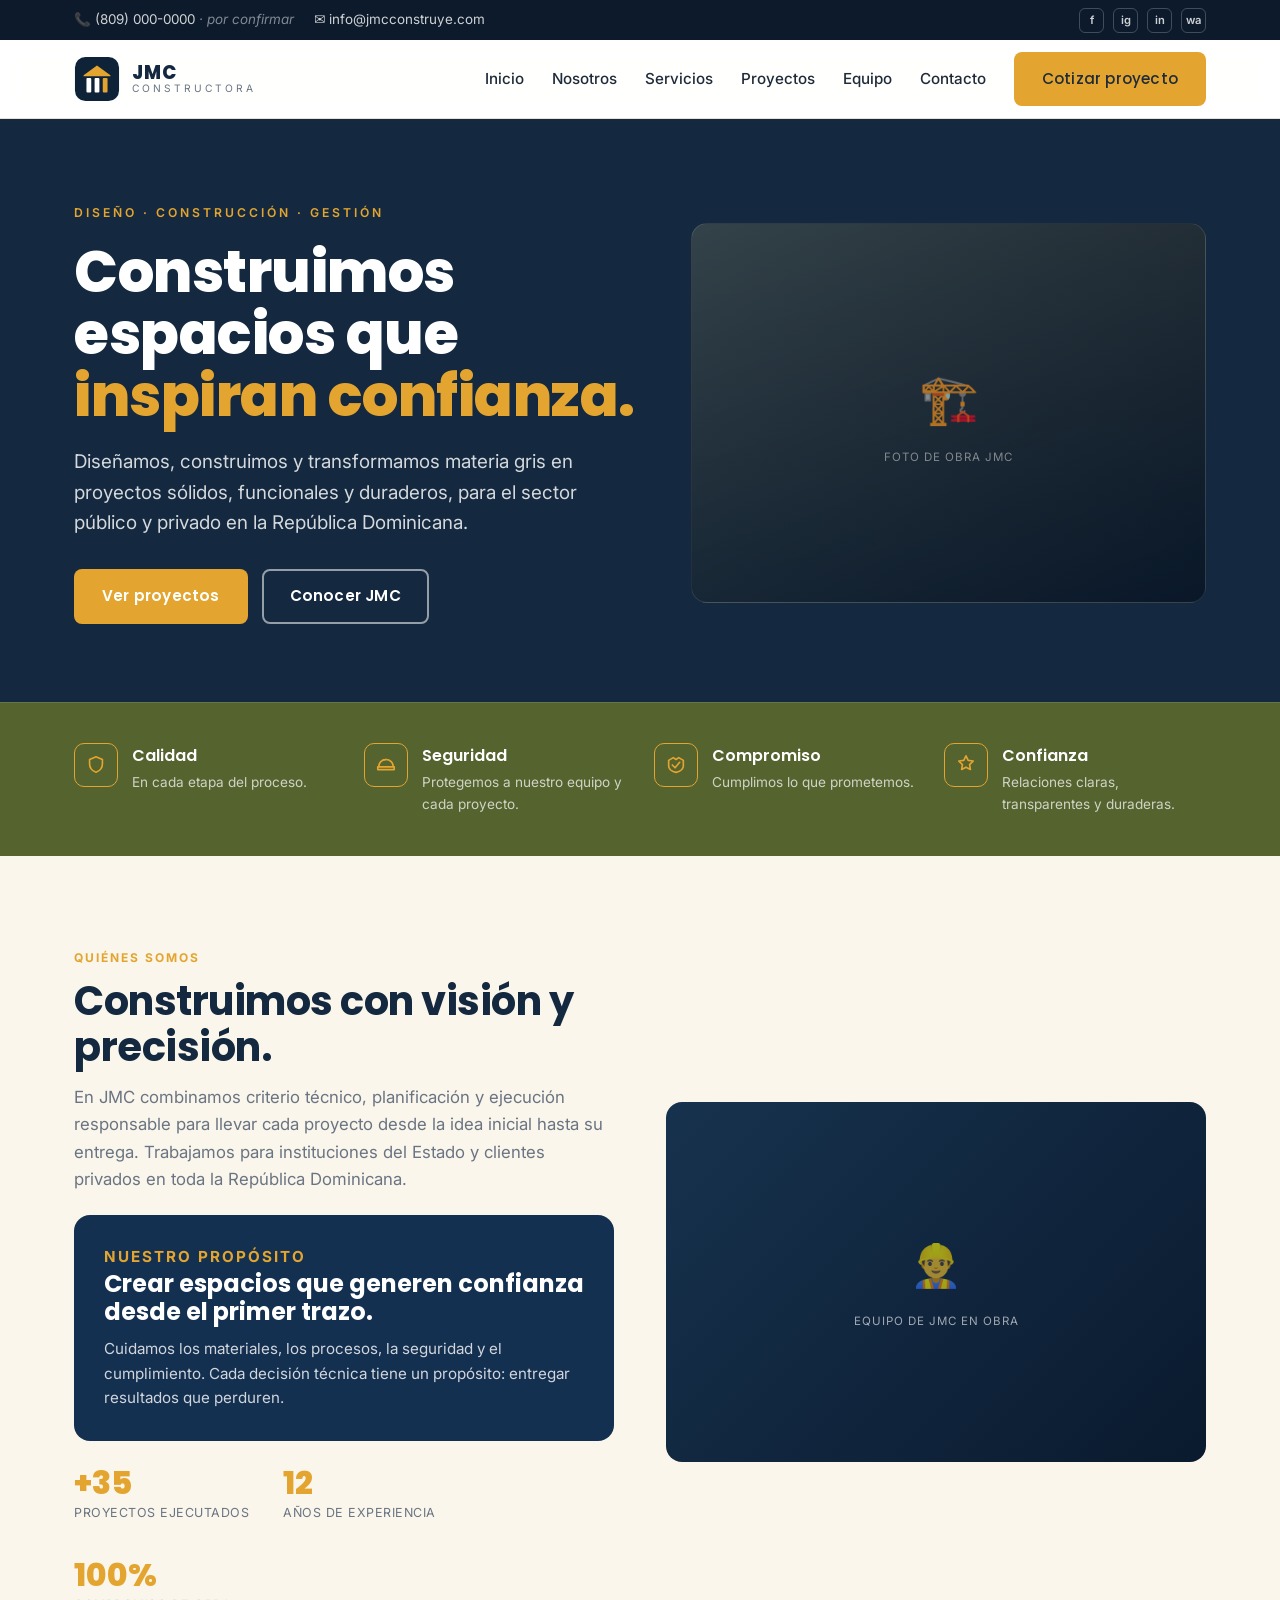
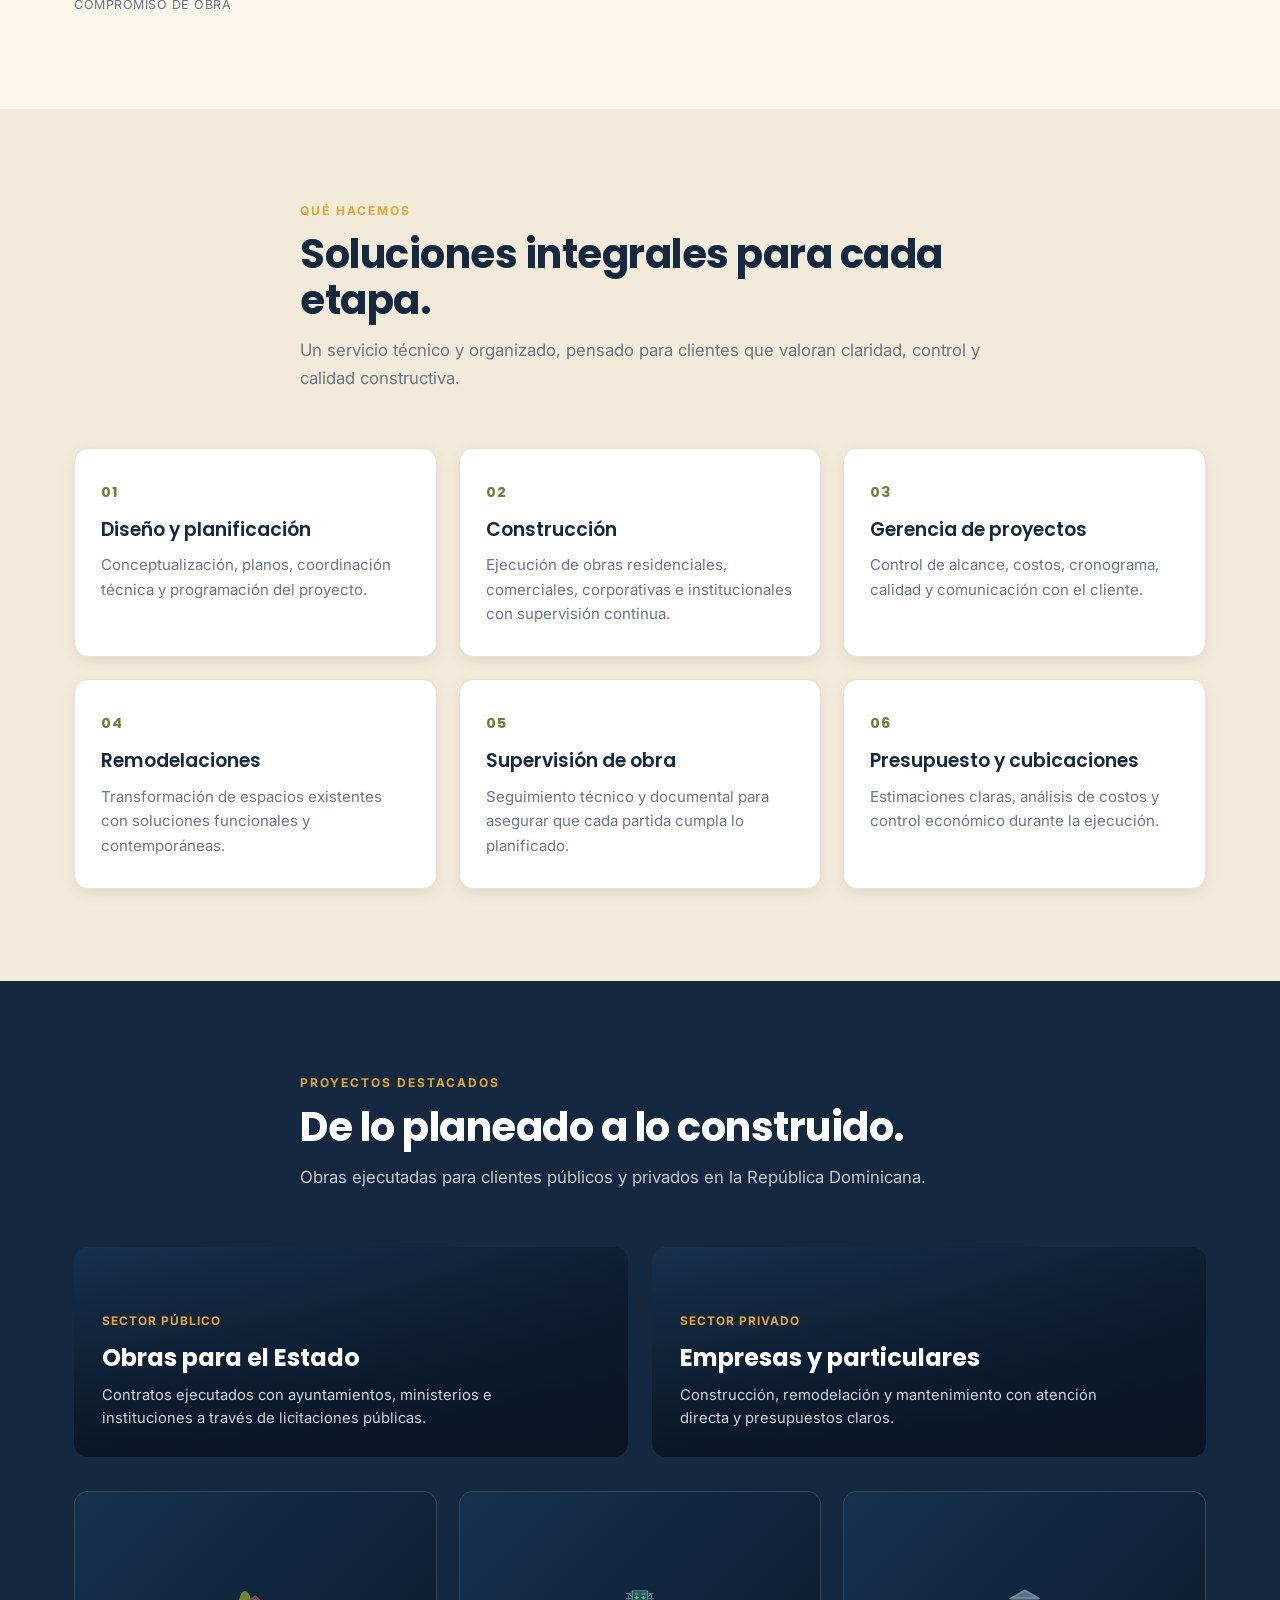
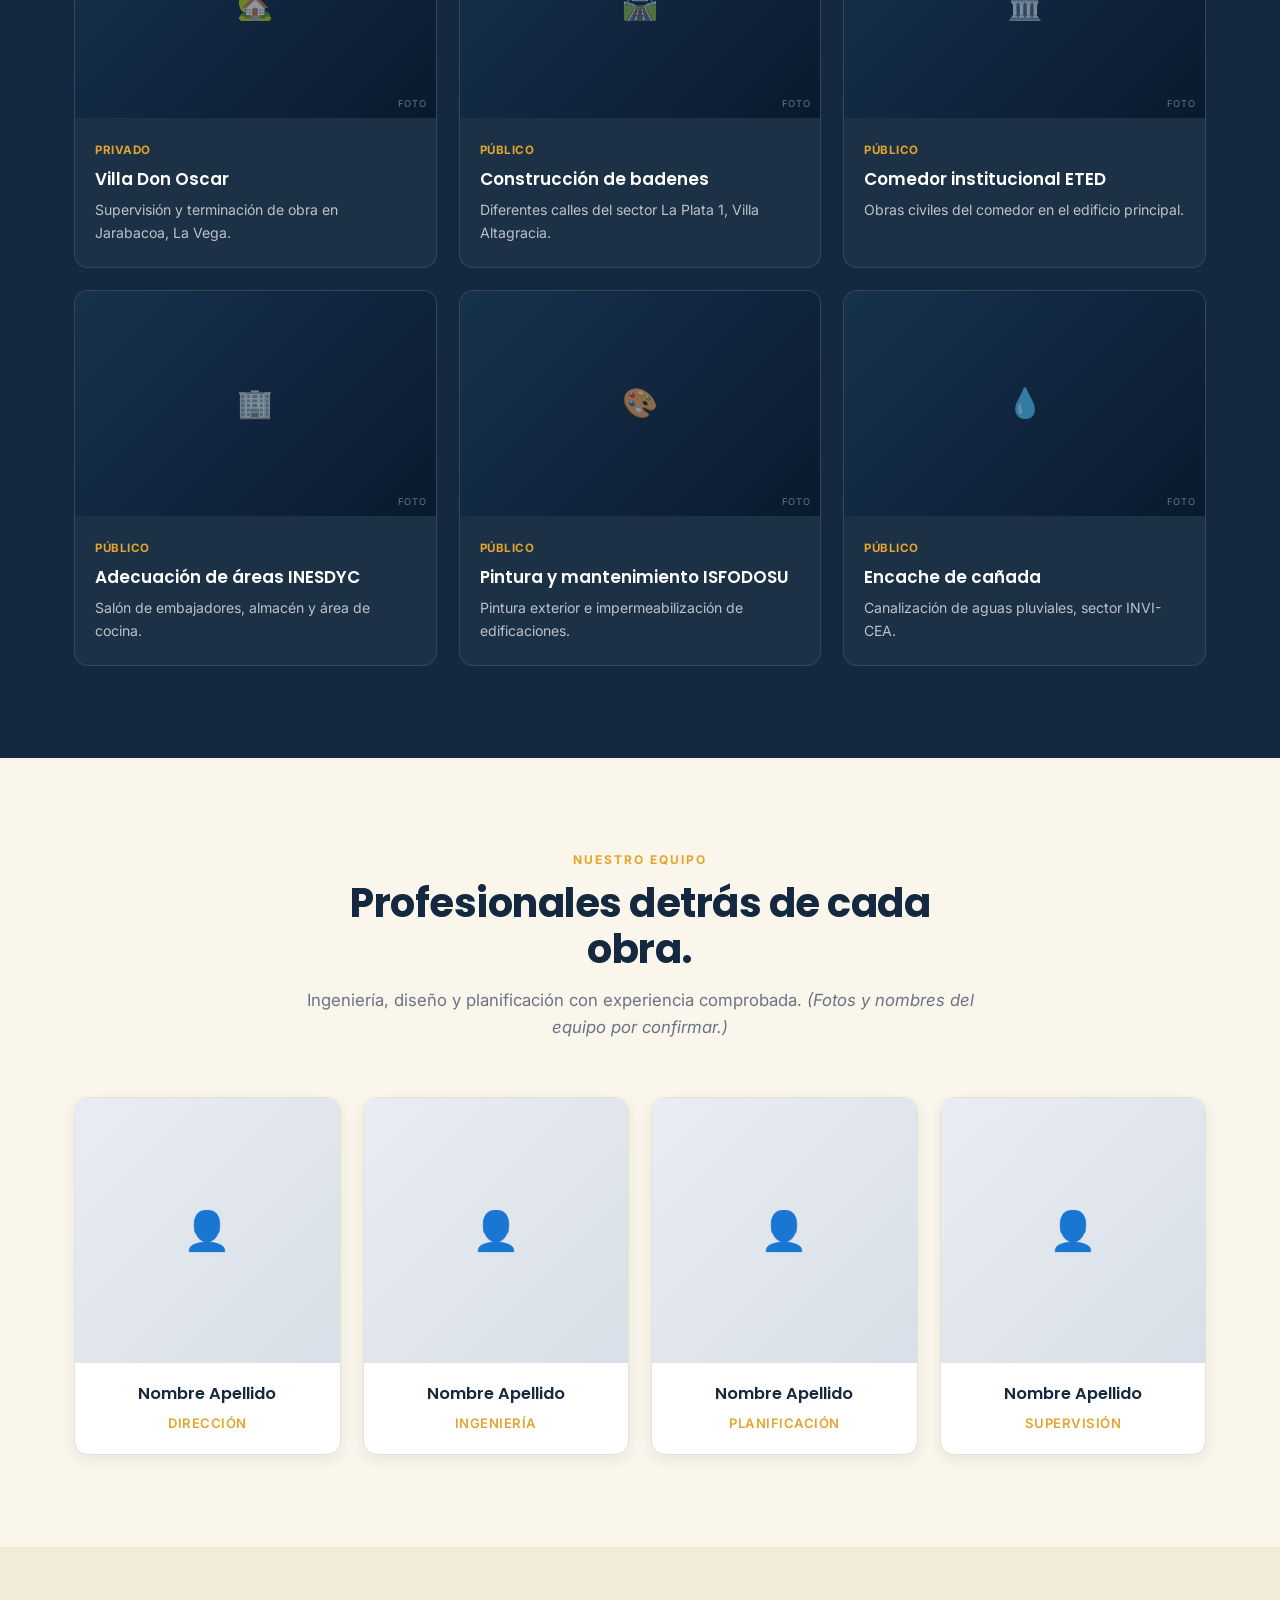
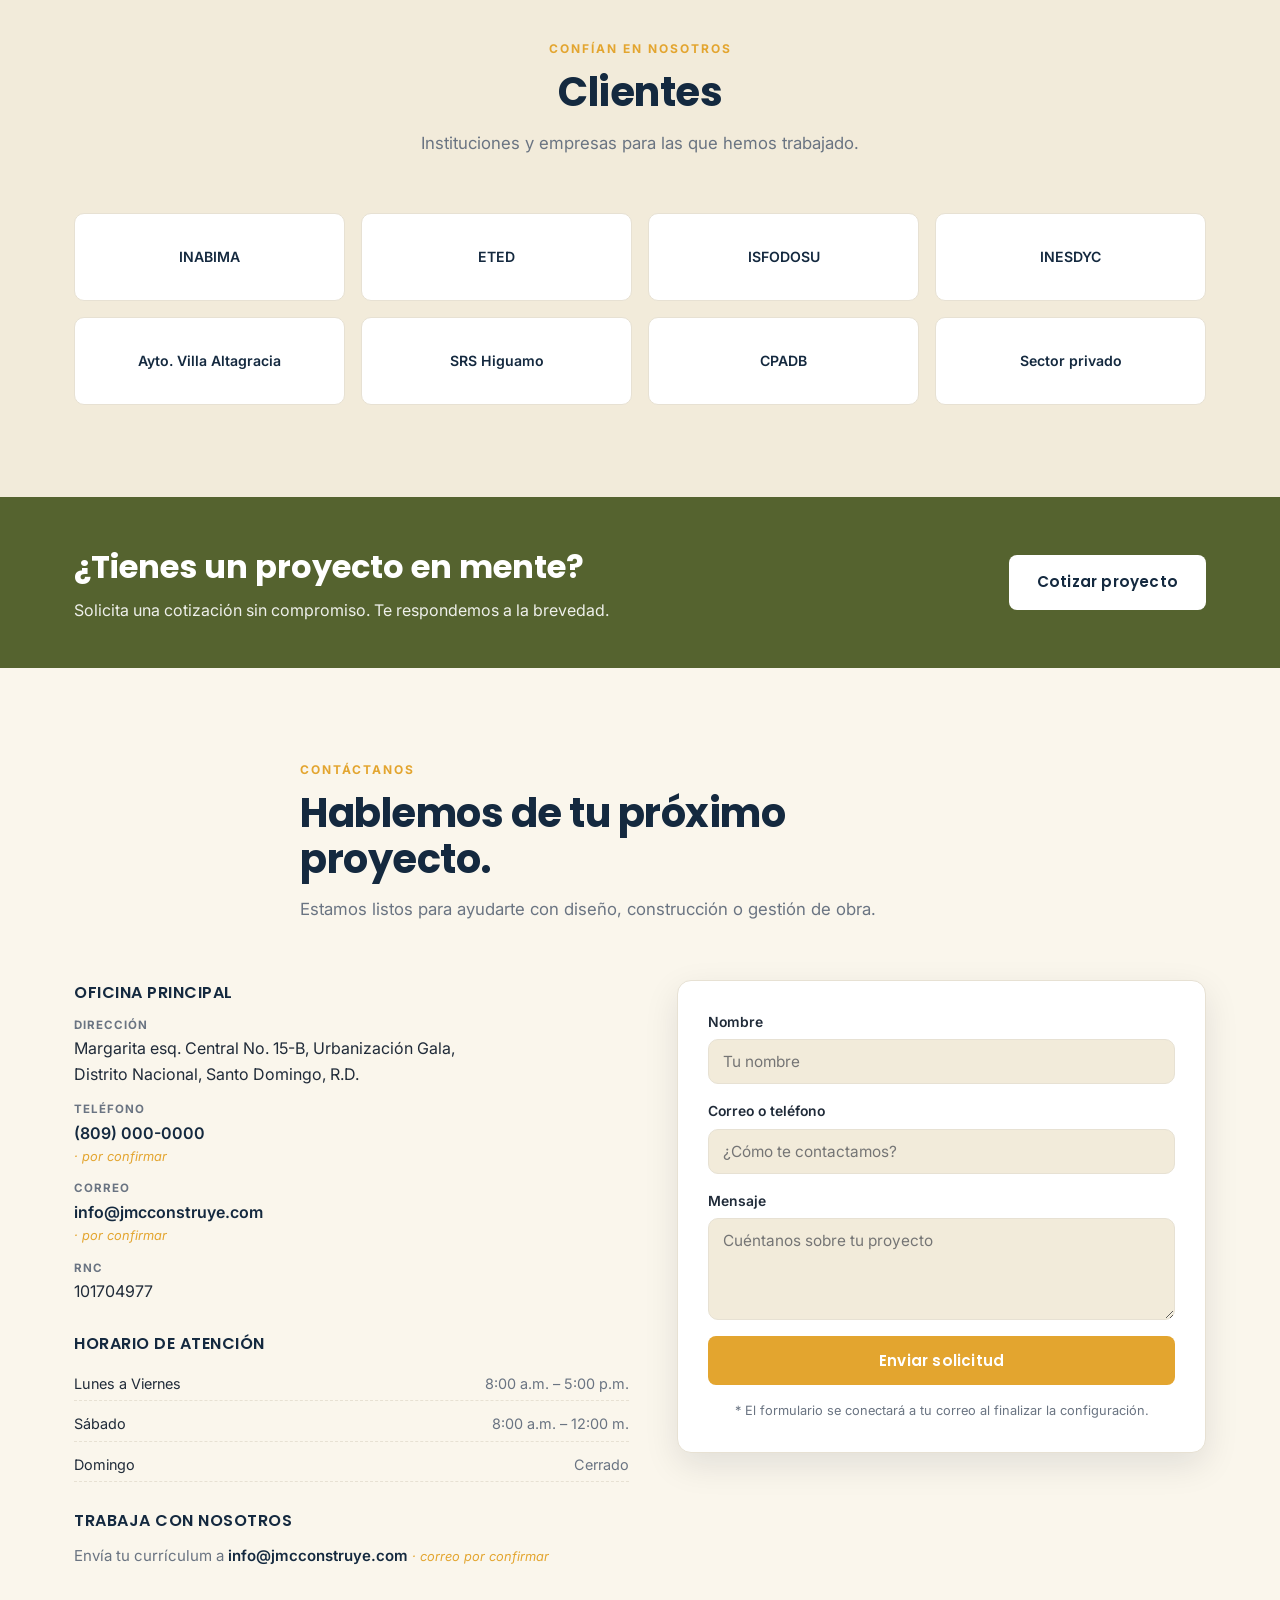
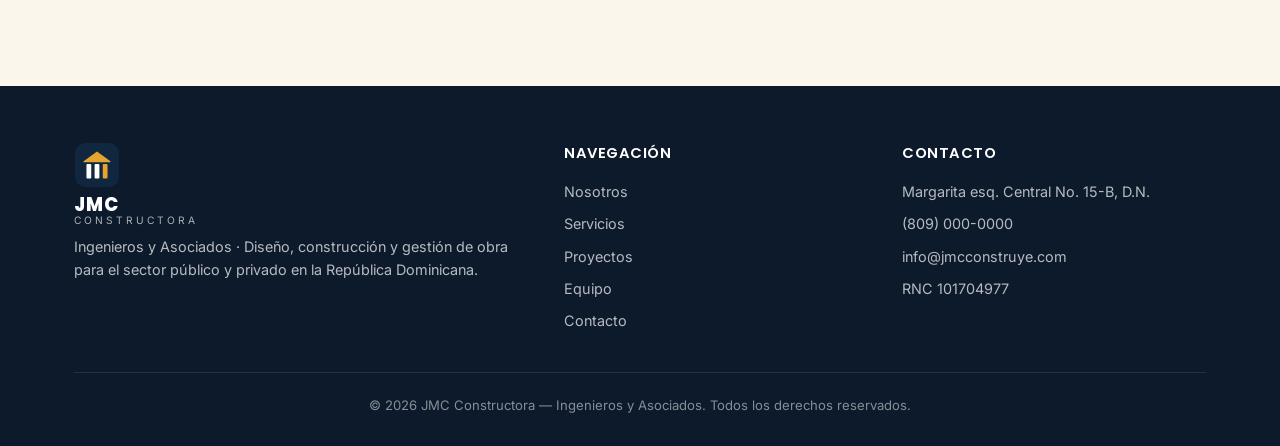
==== commit 70e0f53a: "Ajusta paleta a marca JMC: navy, crema, ambar y verde oliva - Navy como base oscura, blanco crema co" ====
--- a/index.html
+++ b/index.html
@@ -23,18 +23,21 @@
    azul marino profundo + naranja, tipografía sans bold.
    ============================================================ */
 :root {
-  --navy: #0e2338;
-  --navy-800: #0c1d30;
-  --navy-900: #081524;
-  --navy-card: #10273f;
-  --orange: #ea6a2c;
-  --orange-600: #d65c22;
-  --orange-050: rgba(234,106,44,0.1);
-  --ink: #1c2634;
-  --muted: #5f6b7a;
-  --line: #e6e9ee;
-  --bg: #ffffff;
-  --bg-alt: #f4f6f9;
+  --navy: #14293f;
+  --navy-800: #10233a;
+  --navy-900: #0c1a2b;
+  --navy-card: #143050;
+  --olive: #71803f;
+  --olive-deep: #55632f;
+  --olive-600: #5f6d34;
+  --amber: #e3a52f;
+  --amber-600: #c98f22;
+  --amber-050: rgba(227,165,47,0.12);
+  --ink: #202b39;
+  --muted: #6a7482;
+  --line: #e7e1d3;
+  --bg: #faf6ec;
+  --bg-alt: #f2ebda;
   --white: #ffffff;
   --radius: 14px;
   --radius-sm: 10px;
@@ -58,7 +61,7 @@
 img { max-width: 100%; display: block; }
 a { color: inherit; text-decoration: none; }
 .container { width: 100%; max-width: var(--container); margin: 0 auto; padding: 0 24px; }
-.text-orange { color: var(--orange); }
+.text-orange { color: var(--amber); }
 
 /* ===== Buttons ===== */
 .btn {
@@ -69,8 +72,8 @@
   transition: transform 0.15s ease, box-shadow 0.15s ease, background 0.15s ease, color 0.15s ease;
   cursor: pointer; border: 2px solid transparent;
 }
-.btn-primary { background: var(--orange); color: var(--white); }
-.btn-primary:hover { background: var(--orange-600); transform: translateY(-2px); box-shadow: 0 10px 22px rgba(234,106,44,0.35); }
+.btn-primary { background: var(--amber); color: var(--white); }
+.btn-primary:hover { background: var(--amber-600); transform: translateY(-2px); box-shadow: 0 10px 22px rgba(227,165,47,0.35); }
 .btn-outline { border-color: rgba(255,255,255,0.55); color: var(--white); }
 .btn-outline:hover { background: rgba(255,255,255,0.1); transform: translateY(-2px); }
 .btn-outline-dark { border-color: var(--navy); color: var(--navy); }
@@ -89,24 +92,24 @@
 .topbar { background: var(--navy-900); color: rgba(255,255,255,0.8); font-size: 0.84rem; }
 .topbar-inner { display: flex; align-items: center; justify-content: space-between; min-height: 40px; gap: 16px; flex-wrap: wrap; }
 .topbar-contact { display: flex; gap: 20px; flex-wrap: wrap; }
-.topbar-contact a:hover { color: var(--orange); }
+.topbar-contact a:hover { color: var(--amber); }
 .topbar-social { display: flex; gap: 9px; }
 .topbar-social a { width: 25px; height: 25px; display: grid; place-items: center; border: 1px solid rgba(255,255,255,0.22); border-radius: 6px; font-size: 0.7rem; font-weight: 600; }
-.topbar-social a:hover { background: var(--orange); color: var(--white); border-color: var(--orange); }
+.topbar-social a:hover { background: var(--amber); color: var(--white); border-color: var(--amber); }
 
 /* ===== Header / Nav ===== */
 .site-header { position: sticky; top: 0; z-index: 60; background: rgba(255,255,255,0.96); backdrop-filter: saturate(140%) blur(10px); border-bottom: 1px solid var(--line); }
 .header-inner { display: flex; align-items: center; justify-content: space-between; height: 78px; }
 .nav { display: flex; align-items: center; gap: 28px; }
 .nav > a { font-weight: 500; color: var(--ink); font-size: 0.95rem; }
-.nav > a:hover { color: var(--orange); }
+.nav > a:hover { color: var(--amber); }
 .nav-toggle { display: none; flex-direction: column; gap: 5px; background: none; border: 0; cursor: pointer; padding: 8px; }
 .nav-toggle span { width: 26px; height: 3px; background: var(--navy); border-radius: 2px; transition: 0.25s; }
 
 /* ===== Hero ===== */
 .hero { background: var(--navy); color: var(--white); position: relative; overflow: hidden; }
 .hero-inner { display: grid; grid-template-columns: 1.05fr 0.95fr; gap: 48px; align-items: center; padding: 84px 24px 78px; }
-.eyebrow { text-transform: uppercase; letter-spacing: 3px; font-size: 0.76rem; font-weight: 600; color: var(--orange); margin: 0 0 18px; }
+.eyebrow { text-transform: uppercase; letter-spacing: 3px; font-size: 0.76rem; font-weight: 600; color: var(--amber); margin: 0 0 18px; }
 .hero h1 { font-family: var(--font-head); font-weight: 800; font-size: clamp(2.3rem, 4.6vw, 3.6rem); line-height: 1.08; margin: 0 0 20px; letter-spacing: -0.5px; }
 .hero-lead { font-size: clamp(1.02rem, 1.7vw, 1.18rem); color: rgba(255,255,255,0.82); max-width: 540px; margin: 0 0 30px; }
 .hero-actions { display: flex; flex-wrap: wrap; gap: 14px; }
@@ -114,7 +117,7 @@
   position: relative; border-radius: 16px; overflow: hidden;
   min-height: 380px;
   background:
-    linear-gradient(160deg, rgba(234,106,44,0.14), rgba(8,21,36,0.55)),
+    linear-gradient(160deg, rgba(227,165,47,0.14), rgba(8,21,36,0.55)),
     linear-gradient(135deg, #17324e, #0a1a2e);
   border: 1px solid rgba(255,255,255,0.1);
   display: grid; place-items: center; text-align: center; color: rgba(255,255,255,0.7);
@@ -123,10 +126,10 @@
 .hero-visual small { display:block; font-size: 0.72rem; letter-spacing: 1px; text-transform: uppercase; color: rgba(255,255,255,0.45); }
 
 /* ===== Values band ===== */
-.values { background: var(--navy-800); color: var(--white); border-top: 1px solid rgba(255,255,255,0.07); }
+.values { background: var(--olive-deep); color: var(--white); border-top: 1px solid rgba(255,255,255,0.1); }
 .values-grid { display: grid; grid-template-columns: repeat(4, 1fr); gap: 28px; padding: 40px 24px; }
 .value { display: flex; gap: 14px; align-items: flex-start; }
-.value .ico { flex: none; width: 44px; height: 44px; display: grid; place-items: center; border: 1.5px solid var(--orange); border-radius: 10px; color: var(--orange); }
+.value .ico { flex: none; width: 44px; height: 44px; display: grid; place-items: center; border: 1.5px solid var(--amber); border-radius: 10px; color: var(--amber); }
 .value h4 { font-family: var(--font-head); font-weight: 600; margin: 0 0 3px; font-size: 1rem; }
 .value p { margin: 0; font-size: 0.85rem; color: rgba(255,255,255,0.72); }
 
@@ -136,7 +139,7 @@
 .section-dark { background: var(--navy); color: var(--white); }
 .section-head { max-width: 680px; margin: 0 auto 56px; }
 .section-head.center { text-align: center; margin-left: auto; margin-right: auto; }
-.section-eyebrow { text-transform: uppercase; letter-spacing: 2px; font-size: 0.75rem; font-weight: 700; color: var(--orange); margin: 0 0 12px; }
+.section-eyebrow { text-transform: uppercase; letter-spacing: 2px; font-size: 0.75rem; font-weight: 700; color: var(--amber); margin: 0 0 12px; }
 .section h2 { font-family: var(--font-head); font-weight: 700; font-size: clamp(1.8rem, 3.3vw, 2.5rem); line-height: 1.14; margin: 0 0 14px; color: var(--navy); letter-spacing: -0.5px; }
 .section-dark h2, .section-dark h3 { color: var(--white); }
 .section-sub { color: var(--muted); margin: 0; font-size: 1.05rem; }
@@ -148,18 +151,18 @@
 .about-visual .ph { font-size: 2.6rem; margin-bottom: 8px; }
 .about-visual small { font-size: 0.72rem; letter-spacing: 1px; text-transform: uppercase; }
 .purpose-card { background: var(--navy-card); color: var(--white); border-radius: 16px; padding: 30px; margin-top: 22px; position: relative; }
-.purpose-card .section-eyebrow { color: var(--orange); }
+.purpose-card .section-eyebrow { color: var(--amber); }
 .purpose-card h3 { font-family: var(--font-head); font-weight: 700; font-size: 1.5rem; margin: 0 0 10px; line-height: 1.2; }
 .purpose-card p { margin: 0; color: rgba(255,255,255,0.8); font-size: 0.95rem; }
 .about-stats { display: flex; gap: 34px; margin-top: 26px; flex-wrap: wrap; }
-.about-stats .stat b { font-family: var(--font-head); font-weight: 800; font-size: 2rem; color: var(--orange); display: block; line-height: 1; }
+.about-stats .stat b { font-family: var(--font-head); font-weight: 800; font-size: 2rem; color: var(--amber); display: block; line-height: 1; }
 .about-stats .stat span { font-size: 0.78rem; text-transform: uppercase; letter-spacing: 0.5px; color: var(--muted); }
 
 /* ===== Servicios (6 numeradas) ===== */
 .services-grid { display: grid; grid-template-columns: repeat(3, 1fr); gap: 22px; }
 .service-card { background: var(--white); border: 1px solid var(--line); border-radius: var(--radius); padding: 30px 26px; box-shadow: var(--shadow-sm); transition: transform 0.18s ease, box-shadow 0.18s ease; }
 .service-card:hover { transform: translateY(-5px); box-shadow: var(--shadow); }
-.service-num { font-family: var(--font-head); font-weight: 700; color: var(--orange); font-size: 0.9rem; letter-spacing: 1px; }
+.service-num { font-family: var(--font-head); font-weight: 700; color: var(--olive); font-size: 0.9rem; letter-spacing: 1px; }
 .service-card h3 { margin: 10px 0 8px; color: var(--navy); font-size: 1.18rem; font-family: var(--font-head); font-weight: 600; }
 .service-card p { margin: 0; color: var(--muted); font-size: 0.94rem; }
 
@@ -168,7 +171,7 @@
 .project-cats { display: grid; grid-template-columns: 1fr 1fr; gap: 24px; margin-bottom: 34px; }
 .project-cat { position: relative; border-radius: var(--radius); overflow: hidden; min-height: 210px; display: flex; align-items: flex-end; color: var(--white); background: linear-gradient(180deg, rgba(8,21,36,0.15), rgba(8,21,36,0.88)), linear-gradient(135deg, #1a3654, #0a1a2e); }
 .project-cat-body { padding: 26px 28px; }
-.project-cat .tag { font-size: 0.74rem; text-transform: uppercase; letter-spacing: 1px; color: var(--orange); font-weight: 700; }
+.project-cat .tag { font-size: 0.74rem; text-transform: uppercase; letter-spacing: 1px; color: var(--amber); font-weight: 700; }
 .project-cat h3 { font-family: var(--font-head); font-weight: 700; font-size: 1.5rem; margin: 6px 0 6px; }
 .project-cat p { margin: 0; color: rgba(255,255,255,0.82); font-size: 0.92rem; max-width: 92%; }
 .projects { display: grid; grid-template-columns: repeat(3, 1fr); gap: 22px; }
@@ -176,7 +179,7 @@
 .project-img { aspect-ratio: 16/10; background: linear-gradient(135deg, #17324e, #0a1a2e); display: grid; place-items: center; font-size: 1.8rem; color: rgba(255,255,255,0.55); position: relative; }
 .project-img::after { content: "Foto"; position: absolute; bottom: 7px; right: 9px; font-size: 0.58rem; letter-spacing: 1px; text-transform: uppercase; color: rgba(255,255,255,0.4); }
 .project-body { padding: 18px 20px 22px; }
-.project-body .tag { font-size: 0.72rem; text-transform: uppercase; letter-spacing: 0.5px; color: var(--orange); font-weight: 700; }
+.project-body .tag { font-size: 0.72rem; text-transform: uppercase; letter-spacing: 0.5px; color: var(--amber); font-weight: 700; }
 .project-body h4 { font-family: var(--font-head); font-weight: 600; margin: 4px 0 6px; color: var(--white); font-size: 1.06rem; }
 .project-body p { margin: 0; color: rgba(255,255,255,0.7); font-size: 0.88rem; }
 
@@ -186,7 +189,7 @@
 .team-photo { aspect-ratio: 1/1; background: linear-gradient(135deg, #e9edf2, #d8dfe8); display: grid; place-items: center; font-size: 2.4rem; color: #9aa7b5; }
 .team-body { padding: 18px; }
 .team-body h4 { margin: 0 0 3px; font-family: var(--font-head); font-weight: 600; color: var(--navy); font-size: 1.02rem; }
-.team-body span { color: var(--orange); font-size: 0.82rem; font-weight: 600; text-transform: uppercase; letter-spacing: 0.5px; }
+.team-body span { color: var(--amber); font-size: 0.82rem; font-weight: 600; text-transform: uppercase; letter-spacing: 0.5px; }
 
 /* ===== Clientes ===== */
 .clients { display: grid; grid-template-columns: repeat(4, 1fr); gap: 16px; }
@@ -194,7 +197,7 @@
 .client-logo:hover { transform: translateY(-3px); box-shadow: var(--shadow-sm); }
 
 /* ===== CTA band ===== */
-.cta-band { background: var(--orange); color: var(--white); }
+.cta-band { background: var(--olive-deep); color: var(--white); }
 .cta-band .container { display: flex; align-items: center; justify-content: space-between; gap: 24px; padding: 44px 24px; flex-wrap: wrap; }
 .cta-band h2 { color: var(--white); margin: 0; font-family: var(--font-head); font-weight: 700; font-size: clamp(1.5rem,2.6vw,2rem); }
 .cta-band p { margin: 5px 0 0; color: rgba(255,255,255,0.9); }
@@ -209,14 +212,14 @@
 .contact-list li { display: flex; flex-direction: column; }
 .contact-label { font-size: 0.72rem; text-transform: uppercase; letter-spacing: 1px; color: var(--muted); font-weight: 700; margin-bottom: 2px; }
 .contact-list a { color: var(--navy); font-weight: 600; }
-.contact-list em { color: var(--orange); font-style: italic; font-size: 0.8rem; }
+.contact-list em { color: var(--amber); font-style: italic; font-size: 0.8rem; }
 .hours { list-style: none; margin: 0; padding: 0; display: grid; gap: 6px; }
 .hours li { display: flex; justify-content: space-between; border-bottom: 1px dashed var(--line); padding: 5px 0; font-size: 0.9rem; }
 .hours span:last-child { color: var(--muted); }
 .contact-form { background: var(--white); border: 1px solid var(--line); border-radius: var(--radius); padding: 30px; box-shadow: var(--shadow); display: grid; gap: 16px; }
 .contact-form label { display: grid; gap: 6px; font-weight: 600; font-size: 0.87rem; color: var(--ink); }
 .contact-form input, .contact-form textarea { font-family: inherit; font-size: 0.96rem; padding: 12px 14px; border: 1px solid var(--line); border-radius: var(--radius-sm); background: var(--bg-alt); transition: border 0.15s, background 0.15s; }
-.contact-form input:focus, .contact-form textarea:focus { outline: none; border-color: var(--orange); background: var(--white); }
+.contact-form input:focus, .contact-form textarea:focus { outline: none; border-color: var(--amber); background: var(--white); }
 .contact-form .btn { width: 100%; justify-content: center; border: 0; }
 .form-note { margin: 0; font-size: 0.8rem; color: var(--muted); text-align: center; }
 
@@ -226,7 +229,7 @@
 .footer-brand-text { color: rgba(255,255,255,0.6); font-size: 0.9rem; margin: 14px 0 0; }
 .footer-col h4 { color: var(--white); font-size: 0.92rem; margin: 0 0 14px; text-transform: uppercase; letter-spacing: 0.5px; font-family: var(--font-head); font-weight: 600; }
 .footer-col a, .footer-col p { display: block; color: rgba(255,255,255,0.7); font-size: 0.9rem; margin: 0 0 9px; }
-.footer-col a:hover { color: var(--orange); }
+.footer-col a:hover { color: var(--amber); }
 .footer-copy { margin: 0; font-size: 0.82rem; color: rgba(255,255,255,0.5); border-top: 1px solid rgba(255,255,255,0.1); padding-top: 22px; text-align: center; }
 
 /* ===== Responsive ===== */
@@ -281,10 +284,10 @@
       <a class="brand" href="#top" aria-label="Inicio">
         <svg class="brand-logo" viewBox="0 0 48 48" role="img" aria-label="JMC Constructora">
           <rect x="1" y="1" width="46" height="46" rx="11" fill="#0e2338"/>
-          <path d="M24 10 L38 20 V21 H10 V20 Z" fill="#ea6a2c"/>
+          <path d="M24 10 L38 20 V21 H10 V20 Z" fill="#e3a52f"/>
           <rect x="13" y="23" width="5" height="15" rx="1" fill="#ffffff"/>
           <rect x="21.5" y="23" width="5" height="15" rx="1" fill="#ffffff"/>
-          <rect x="30" y="23" width="5" height="15" rx="1" fill="#ea6a2c"/>
+          <rect x="30" y="23" width="5" height="15" rx="1" fill="#e3a52f"/>
         </svg>
         <span class="brand-text">
           <strong>JMC</strong>
@@ -575,7 +578,7 @@
             <p style="margin:0;color:var(--muted);font-size:0.94rem">
               Envía tu currículum a
               <a href="mailto:info@jmcconstruye.com" style="color:var(--navy);font-weight:600">info@jmcconstruye.com</a>
-              <em style="color:var(--orange);font-style:italic;font-size:0.8rem"> · correo por confirmar</em>
+              <em style="color:var(--amber);font-style:italic;font-size:0.8rem"> · correo por confirmar</em>
             </p>
           </div>
         </div>
@@ -599,10 +602,10 @@
           <a class="brand" href="#top" aria-label="Inicio">
             <svg class="brand-logo" viewBox="0 0 48 48" role="img" aria-label="JMC">
               <rect x="1" y="1" width="46" height="46" rx="11" fill="#10273f"/>
-              <path d="M24 10 L38 20 V21 H10 V20 Z" fill="#ea6a2c"/>
+              <path d="M24 10 L38 20 V21 H10 V20 Z" fill="#e3a52f"/>
               <rect x="13" y="23" width="5" height="15" rx="1" fill="#ffffff"/>
               <rect x="21.5" y="23" width="5" height="15" rx="1" fill="#ffffff"/>
-              <rect x="30" y="23" width="5" height="15" rx="1" fill="#ea6a2c"/>
+              <rect x="30" y="23" width="5" height="15" rx="1" fill="#e3a52f"/>
             </svg>
             <span class="brand-text"><strong>JMC</strong><small>Constructora</small></span>
           </a>
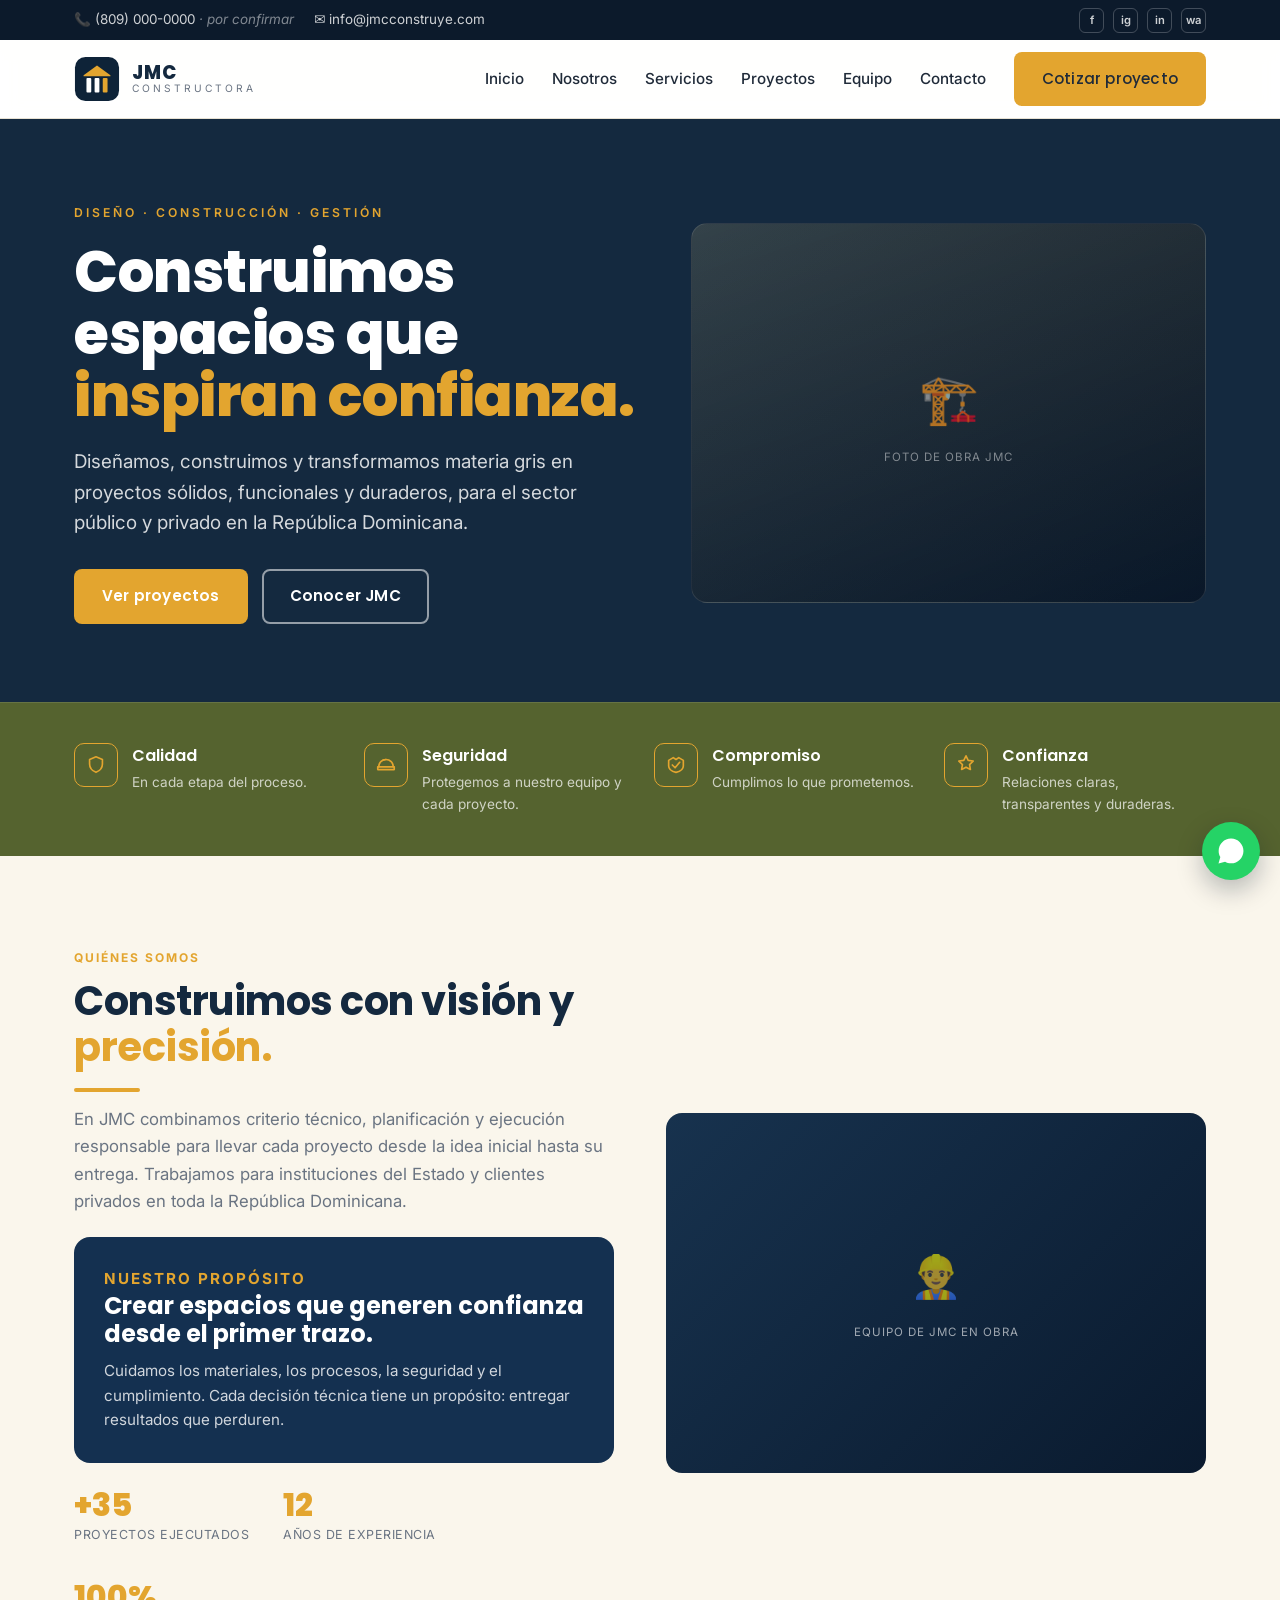
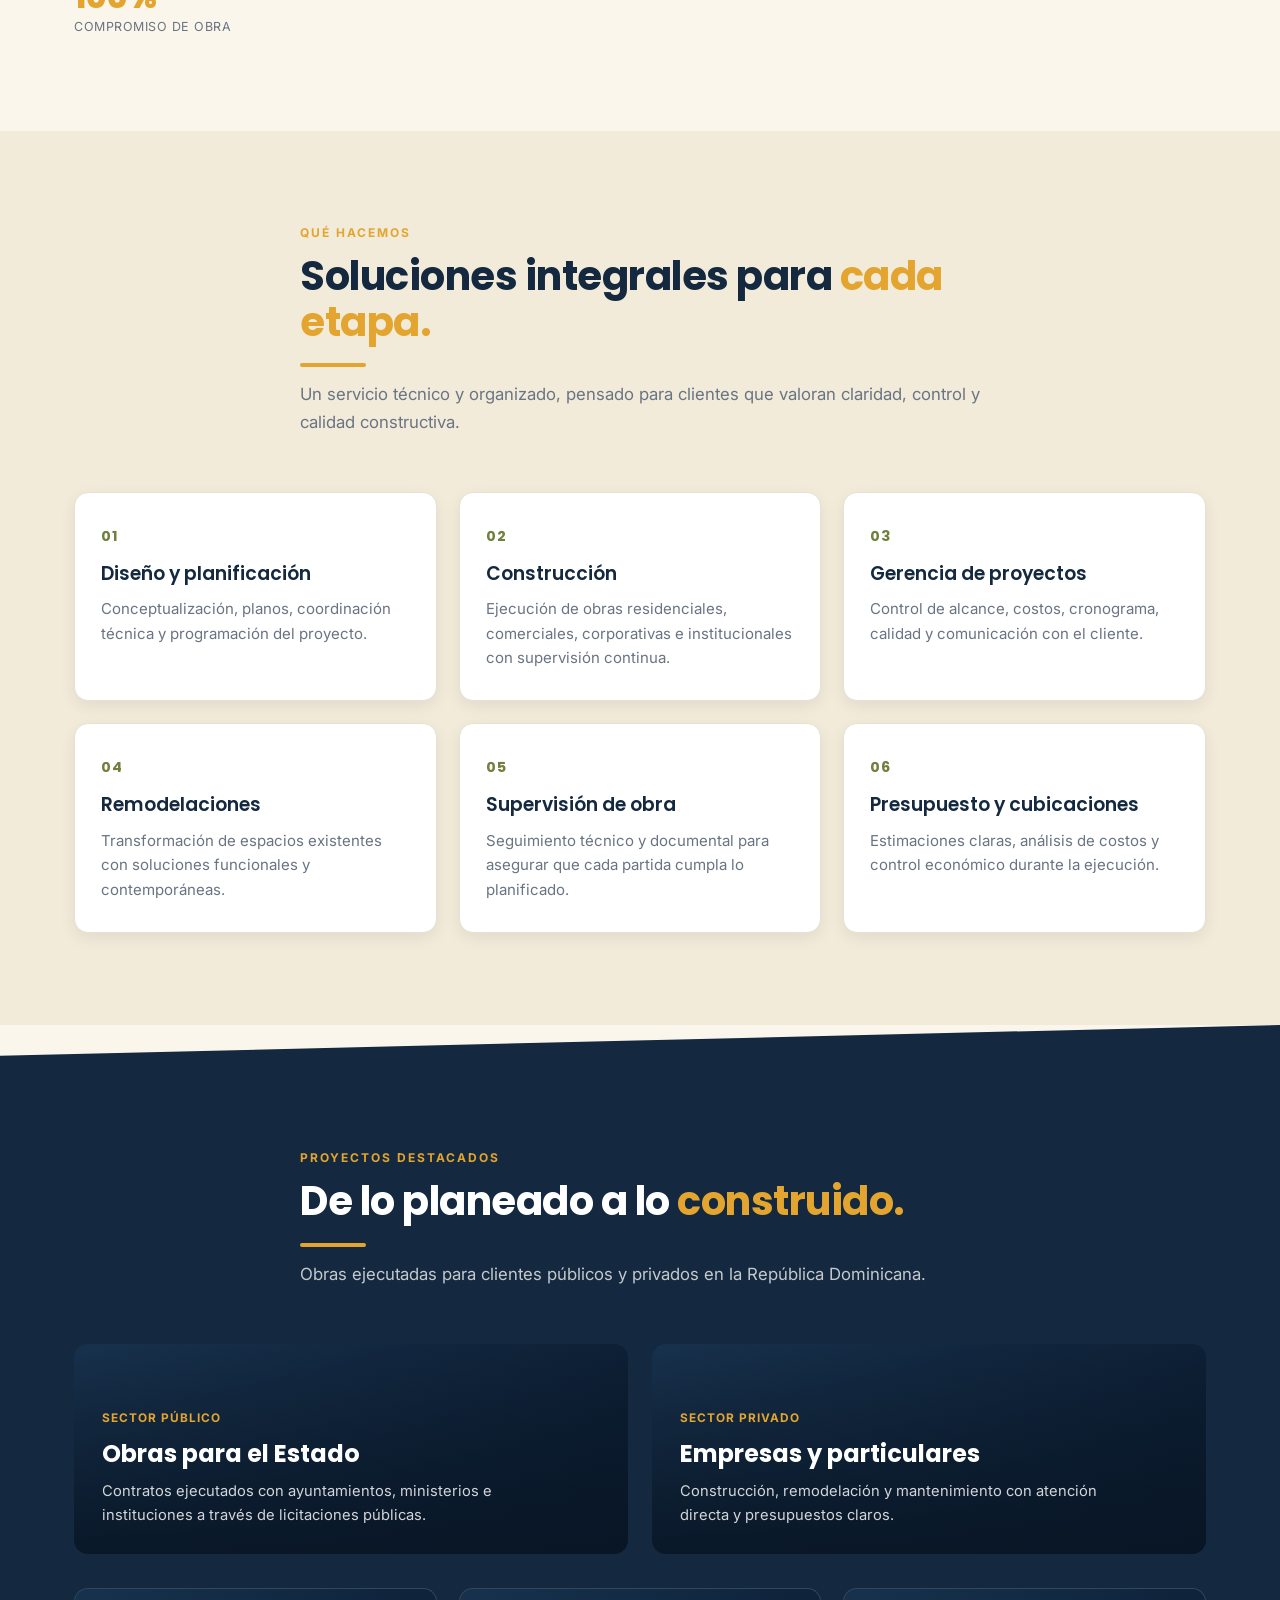
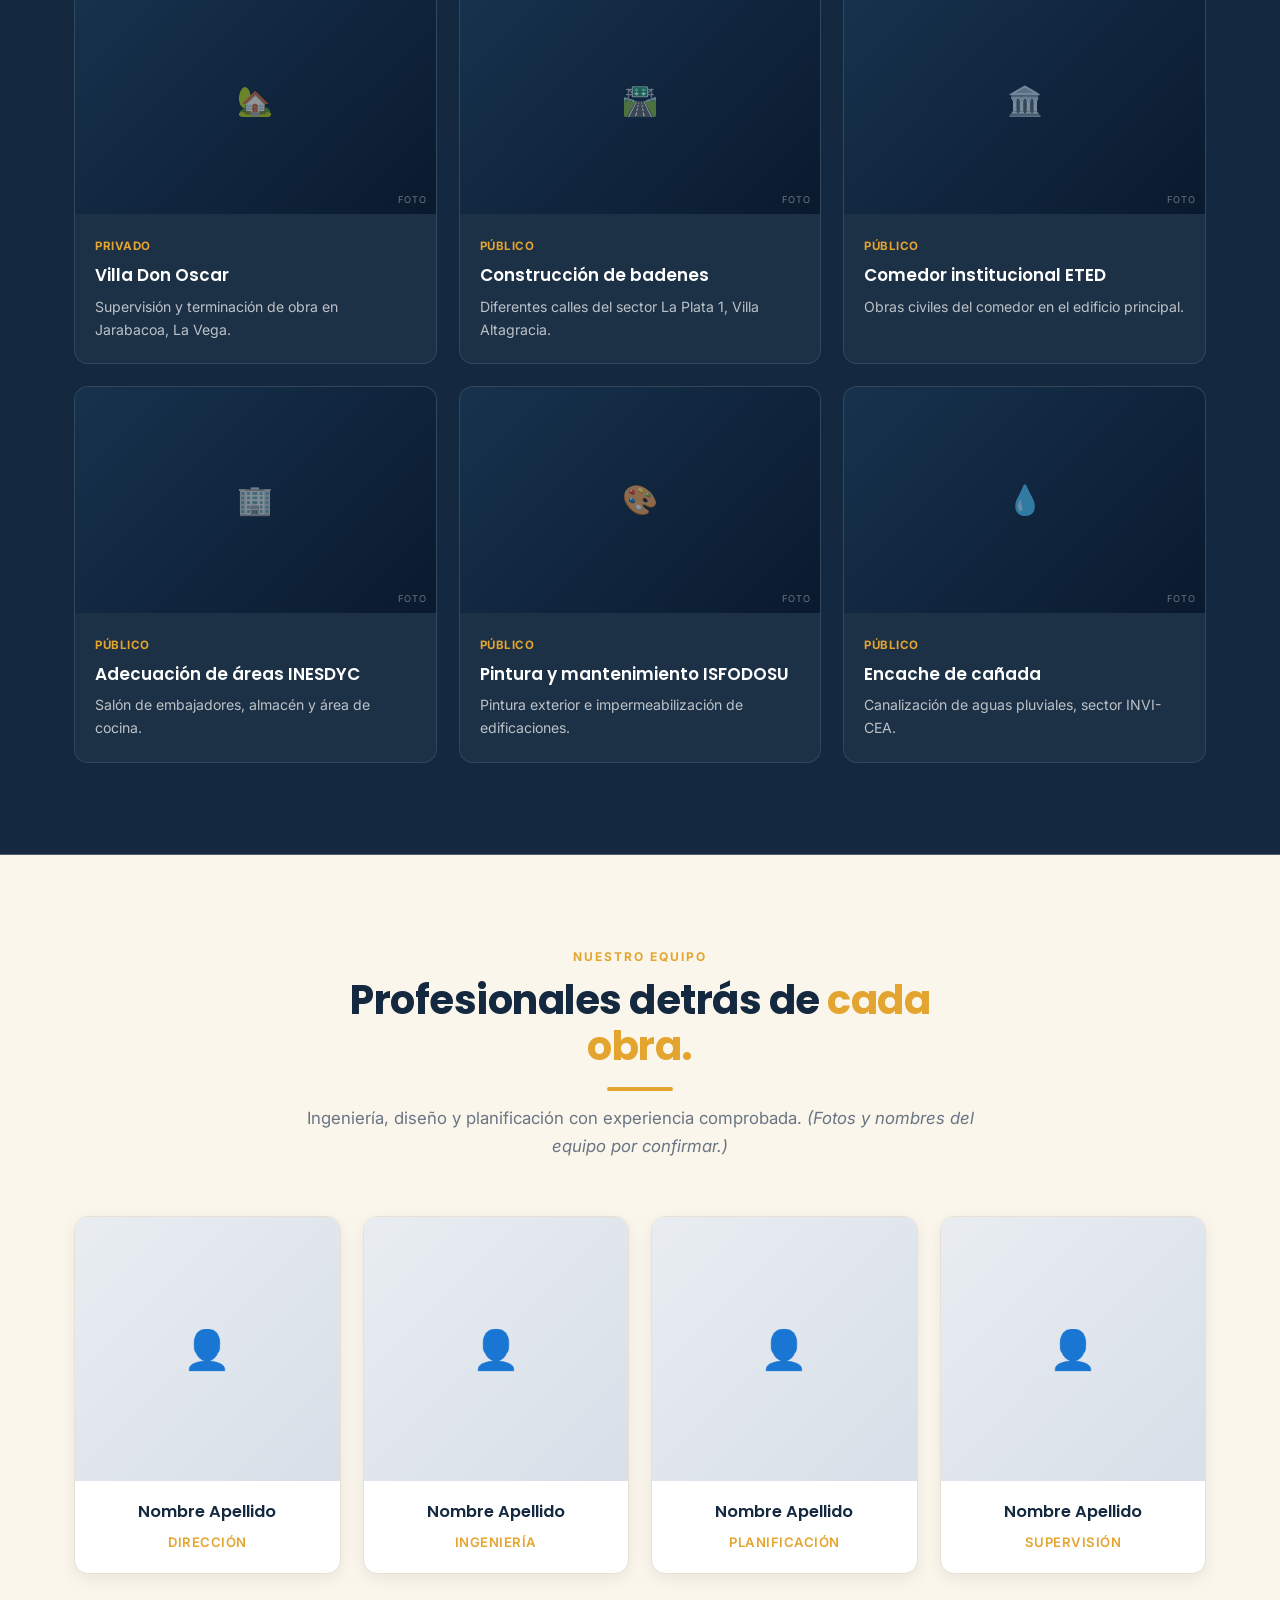
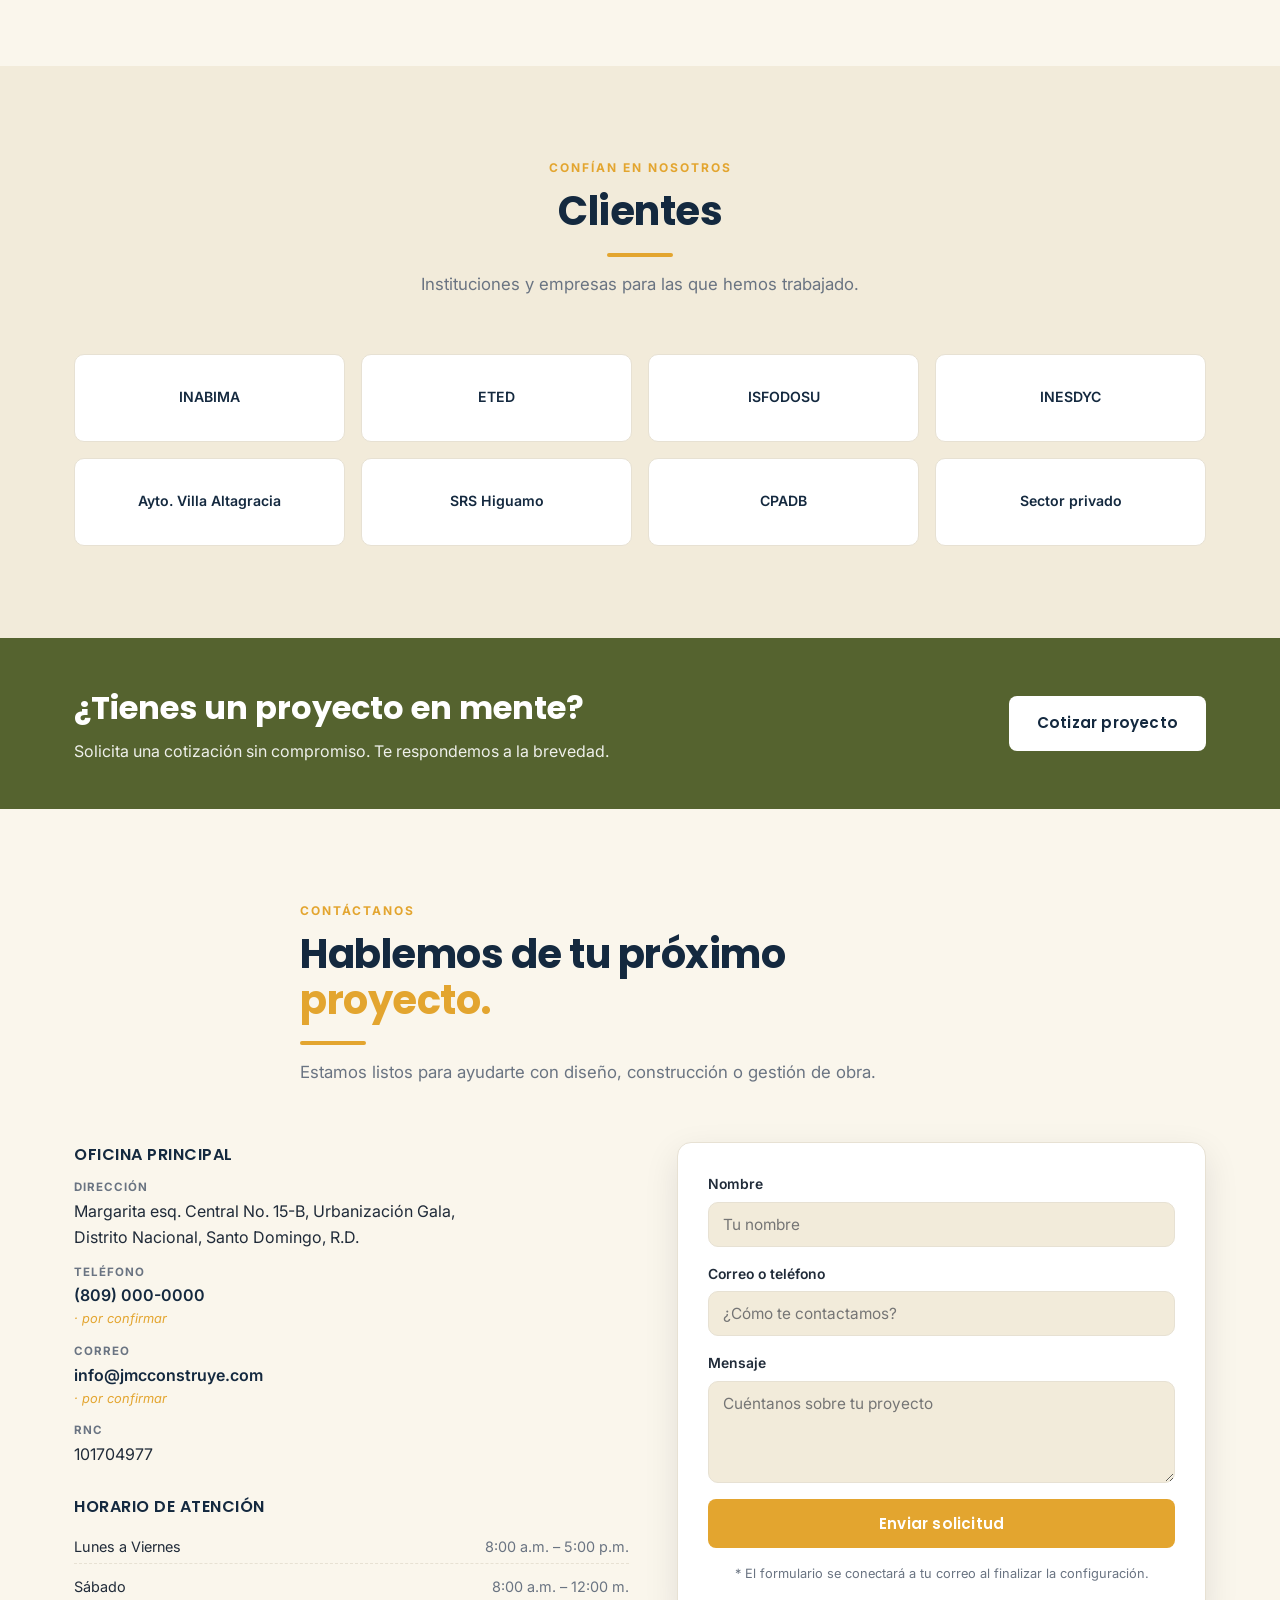
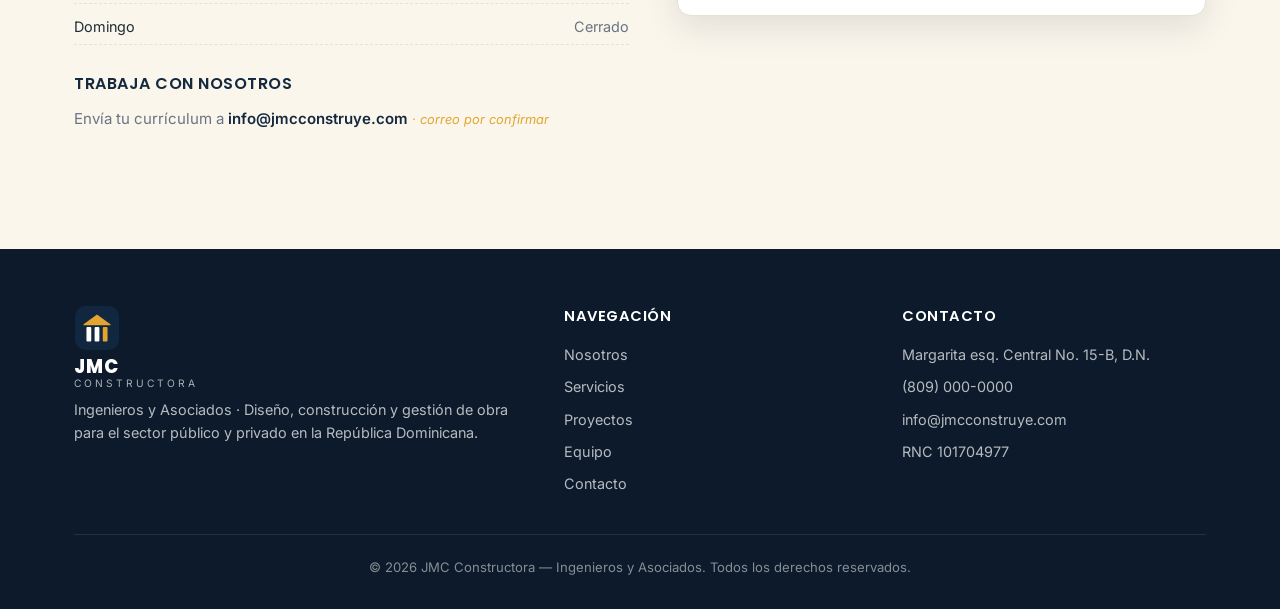
==== commit 231c68e3: "Mejoras de estilo inspiradas en Fracorp (con paleta JMC) - Titulos de seccion de dos tonos (palabra " ====
--- a/index.html
+++ b/index.html
@@ -232,6 +232,19 @@
 .footer-col a:hover { color: var(--amber); }
 .footer-copy { margin: 0; font-size: 0.82rem; color: rgba(255,255,255,0.5); border-top: 1px solid rgba(255,255,255,0.1); padding-top: 22px; text-align: center; }
 
+/* ===== Mejoras de estilo (inspirado en Fracorp, con nuestra paleta) ===== */
+/* Subrayado de acento bajo los titulos de seccion */
+.section-head h2::after, .about-grid h2::after { content: ""; display: block; width: 66px; height: 4px; border-radius: 3px; background: var(--amber); margin-top: 18px; }
+.section-head.center h2::after { margin-left: auto; margin-right: auto; }
+
+/* Corte diagonal en la seccion oscura de Proyectos */
+#proyectos { clip-path: polygon(0 2.4vw, 100% 0, 100% 100%, 0 100%); padding-top: calc(92px + 2.4vw); }
+
+/* Boton flotante de WhatsApp */
+.wa-float { position: fixed; right: 20px; bottom: 20px; z-index: 90; width: 58px; height: 58px; border-radius: 50%; background: #25D366; display: grid; place-items: center; box-shadow: 0 10px 26px rgba(8,21,36,0.28); transition: transform 0.15s ease, box-shadow 0.15s ease; }
+.wa-float:hover { transform: translateY(-3px) scale(1.05); box-shadow: 0 14px 30px rgba(8,21,36,0.34); }
+.wa-float svg { width: 30px; height: 30px; fill: #fff; }
+
 /* ===== Responsive ===== */
 @media (max-width: 980px) {
   .services-grid { grid-template-columns: 1fr 1fr; }
@@ -371,7 +384,7 @@
       <div class="about-grid">
         <div>
           <p class="section-eyebrow">Quiénes somos</p>
-          <h2>Construimos con visión y precisión.</h2>
+          <h2>Construimos con visión y <span class="text-orange">precisión.</span></h2>
           <p class="section-sub">
             En JMC combinamos criterio técnico, planificación y ejecución responsable para
             llevar cada proyecto desde la idea inicial hasta su entrega. Trabajamos para
@@ -403,7 +416,7 @@
     <div class="container">
       <div class="section-head">
         <p class="section-eyebrow">Qué hacemos</p>
-        <h2>Soluciones integrales para cada etapa.</h2>
+        <h2>Soluciones integrales para <span class="text-orange">cada etapa.</span></h2>
         <p class="section-sub">Un servicio técnico y organizado, pensado para clientes que valoran claridad, control y calidad constructiva.</p>
       </div>
       <div class="services-grid">
@@ -446,7 +459,7 @@
     <div class="container">
       <div class="section-head">
         <p class="section-eyebrow">Proyectos destacados</p>
-        <h2>De lo planeado a lo construido.</h2>
+        <h2>De lo planeado a lo <span class="text-orange">construido.</span></h2>
         <p class="section-sub">Obras ejecutadas para clientes públicos y privados en la República Dominicana.</p>
       </div>
 
@@ -501,7 +514,7 @@
     <div class="container">
       <div class="section-head center">
         <p class="section-eyebrow">Nuestro equipo</p>
-        <h2>Profesionales detrás de cada obra.</h2>
+        <h2>Profesionales detrás de <span class="text-orange">cada obra.</span></h2>
         <p class="section-sub">Ingeniería, diseño y planificación con experiencia comprobada. <em>(Fotos y nombres del equipo por confirmar.)</em></p>
       </div>
       <div class="team-grid">
@@ -550,7 +563,7 @@
     <div class="container">
       <div class="section-head">
         <p class="section-eyebrow">Contáctanos</p>
-        <h2>Hablemos de tu próximo proyecto.</h2>
+        <h2>Hablemos de tu próximo <span class="text-orange">proyecto.</span></h2>
         <p class="section-sub">Estamos listos para ayudarte con diseño, construcción o gestión de obra.</p>
       </div>
 
@@ -630,6 +643,11 @@
       <p class="footer-copy">© <span id="year"></span> JMC Constructora — Ingenieros y Asociados. Todos los derechos reservados.</p>
     </div>
   </footer>
+
+  <!-- WhatsApp flotante -->
+  <a class="wa-float" href="https://wa.me/18090000000" target="_blank" rel="noopener" aria-label="Escríbenos por WhatsApp" title="Escríbenos por WhatsApp">
+    <svg viewBox="0 0 24 24" aria-hidden="true"><path d="M17.47 14.38c-.29-.15-1.7-.84-1.96-.94-.26-.1-.45-.15-.64.15-.19.29-.74.94-.9 1.13-.17.19-.33.22-.62.07-.29-.15-1.22-.45-2.33-1.44-.86-.77-1.44-1.72-1.61-2-.17-.29-.02-.45.13-.6.13-.13.29-.33.44-.5.15-.17.19-.29.29-.48.1-.19.05-.36-.02-.5-.07-.15-.64-1.55-.88-2.12-.23-.56-.47-.48-.64-.49l-.55-.01c-.19 0-.5.07-.76.36-.26.29-1 .98-.99 2.41 0 1.43 1.04 2.82 1.18 3.01.15.19 2.03 3.1 4.92 4.35.69.3 1.22.48 1.64.61.69.22 1.31.19 1.81.12.55-.08 1.7-.69 1.94-1.36.24-.67.24-1.24.17-1.36-.07-.12-.26-.19-.55-.34zM12.04 2C6.58 2 2.13 6.45 2.13 11.91c0 1.75.46 3.45 1.32 4.95L2 22l5.25-1.38c1.45.79 3.08 1.21 4.79 1.21h.01c5.46 0 9.91-4.45 9.91-9.91 0-2.65-1.03-5.14-2.9-7.01A9.82 9.82 0 0 0 12.04 2z"/></svg>
+  </a>
 
   <script>
     const toggle = document.getElementById("navToggle");
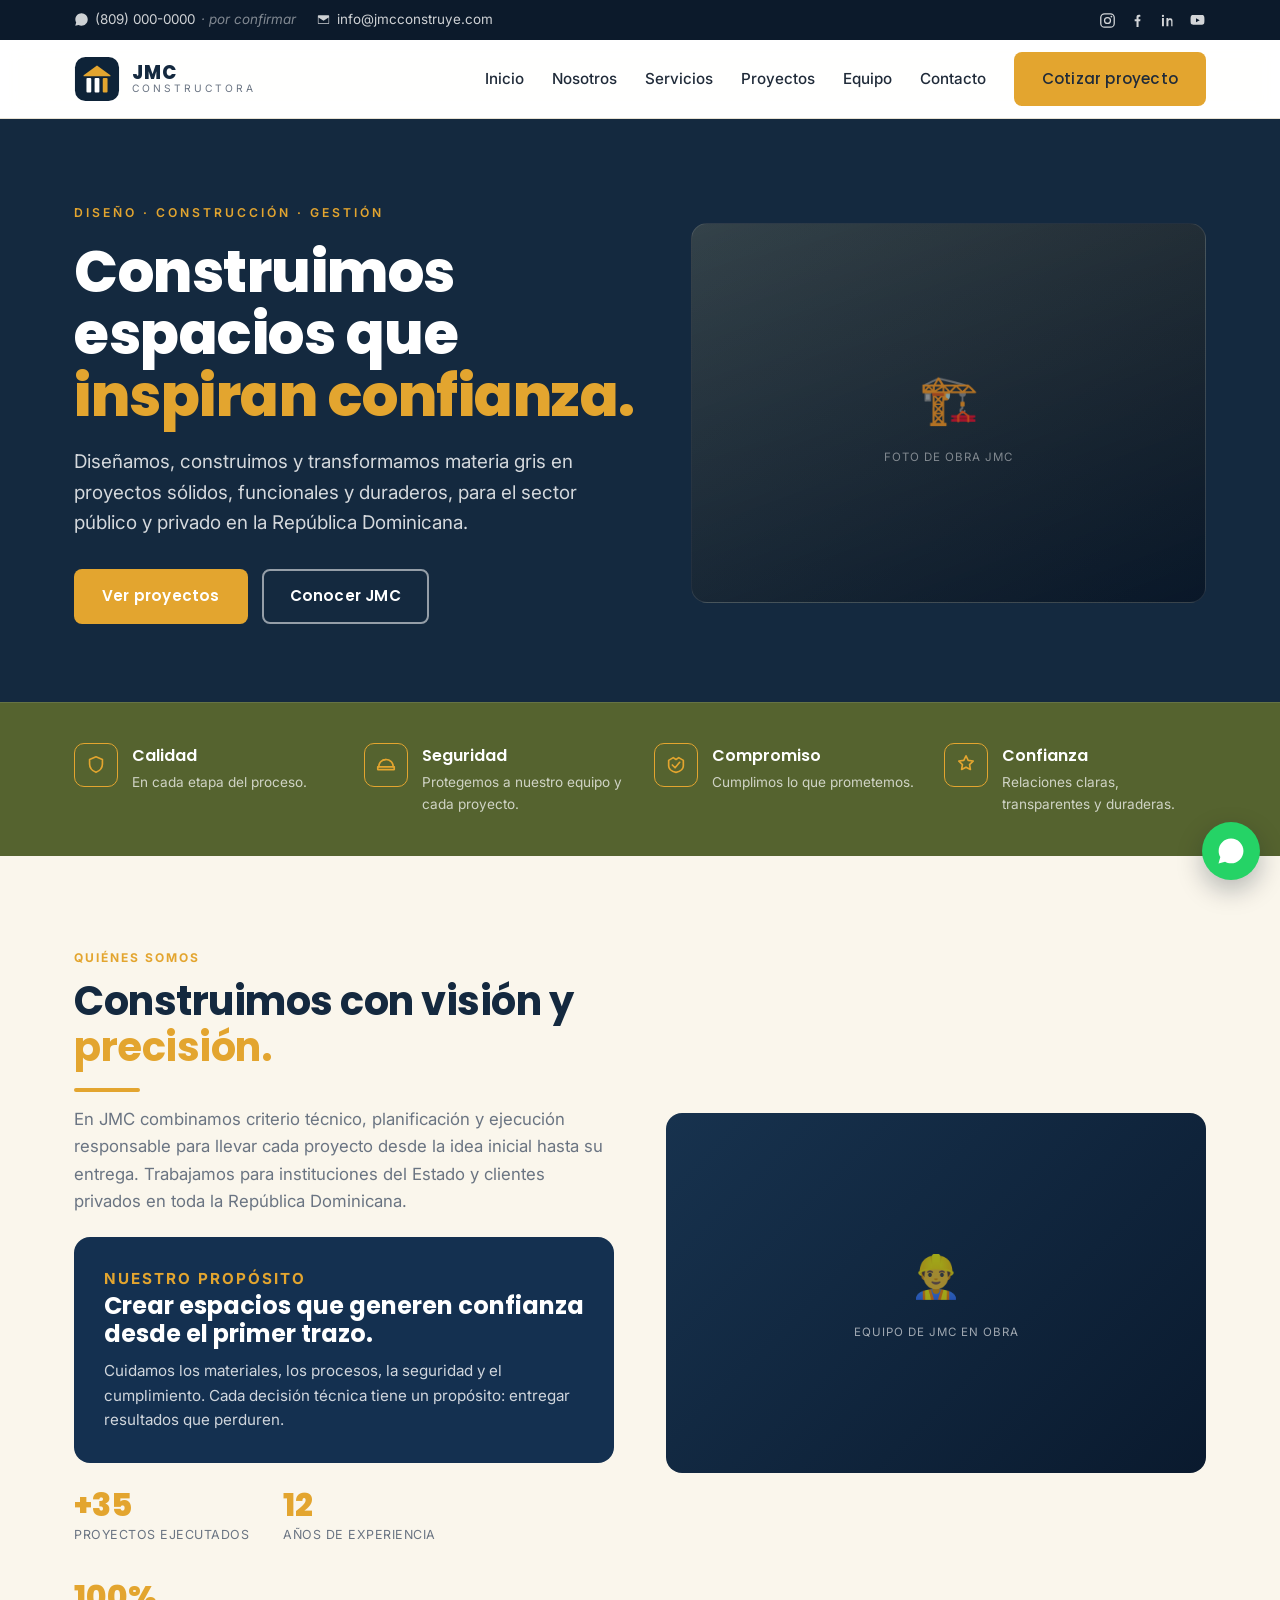
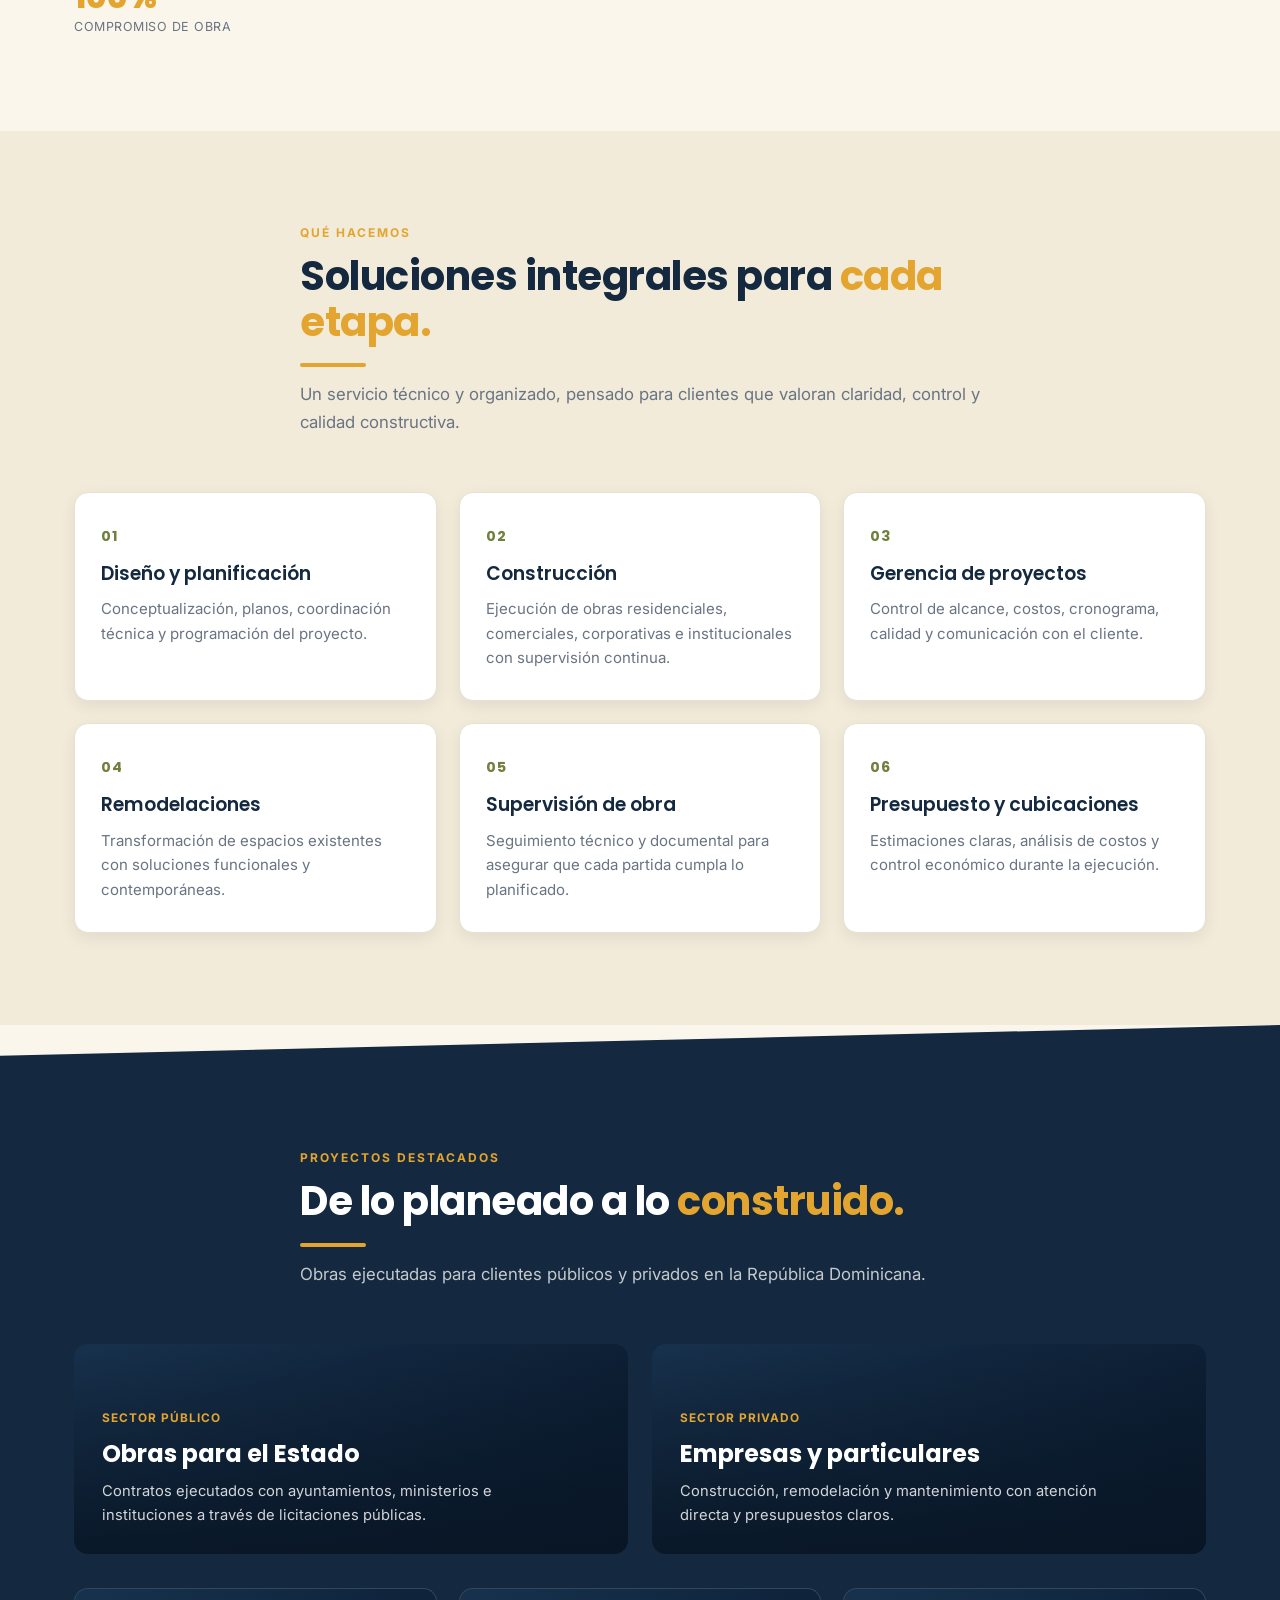
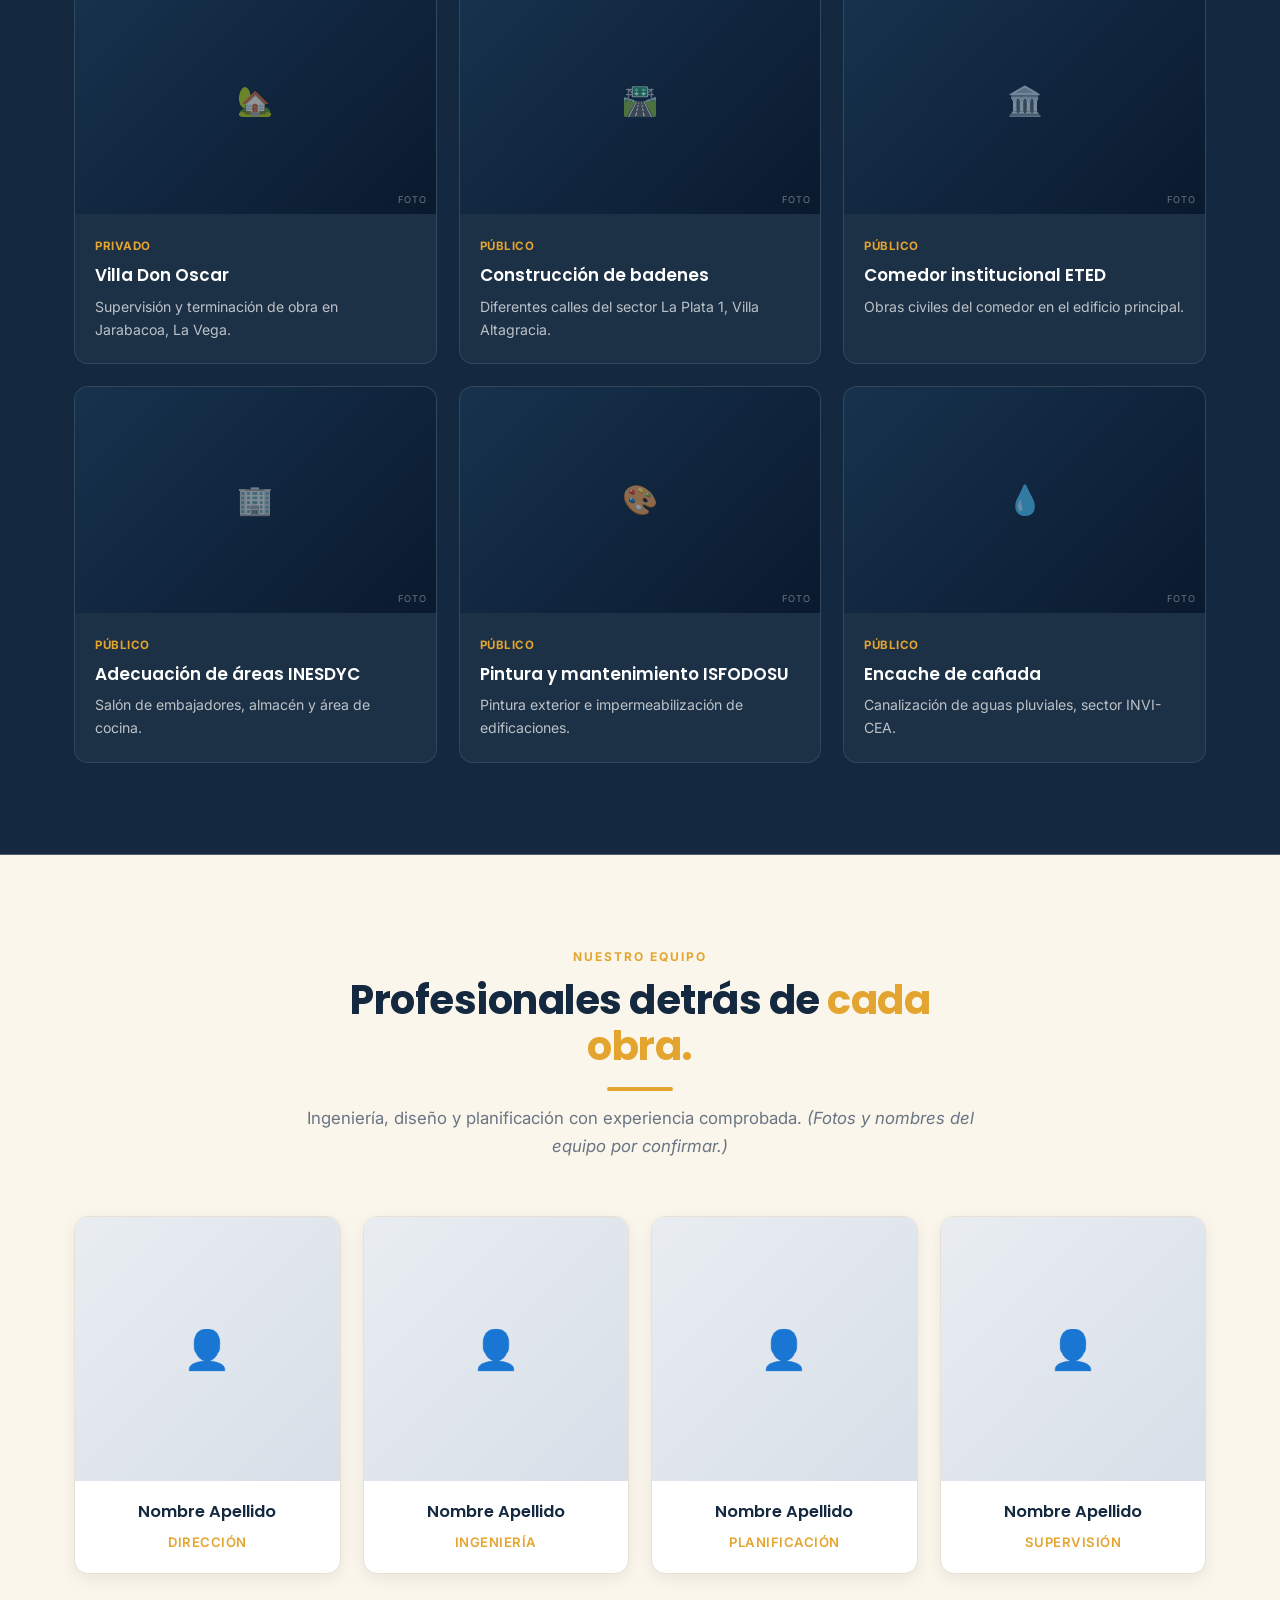
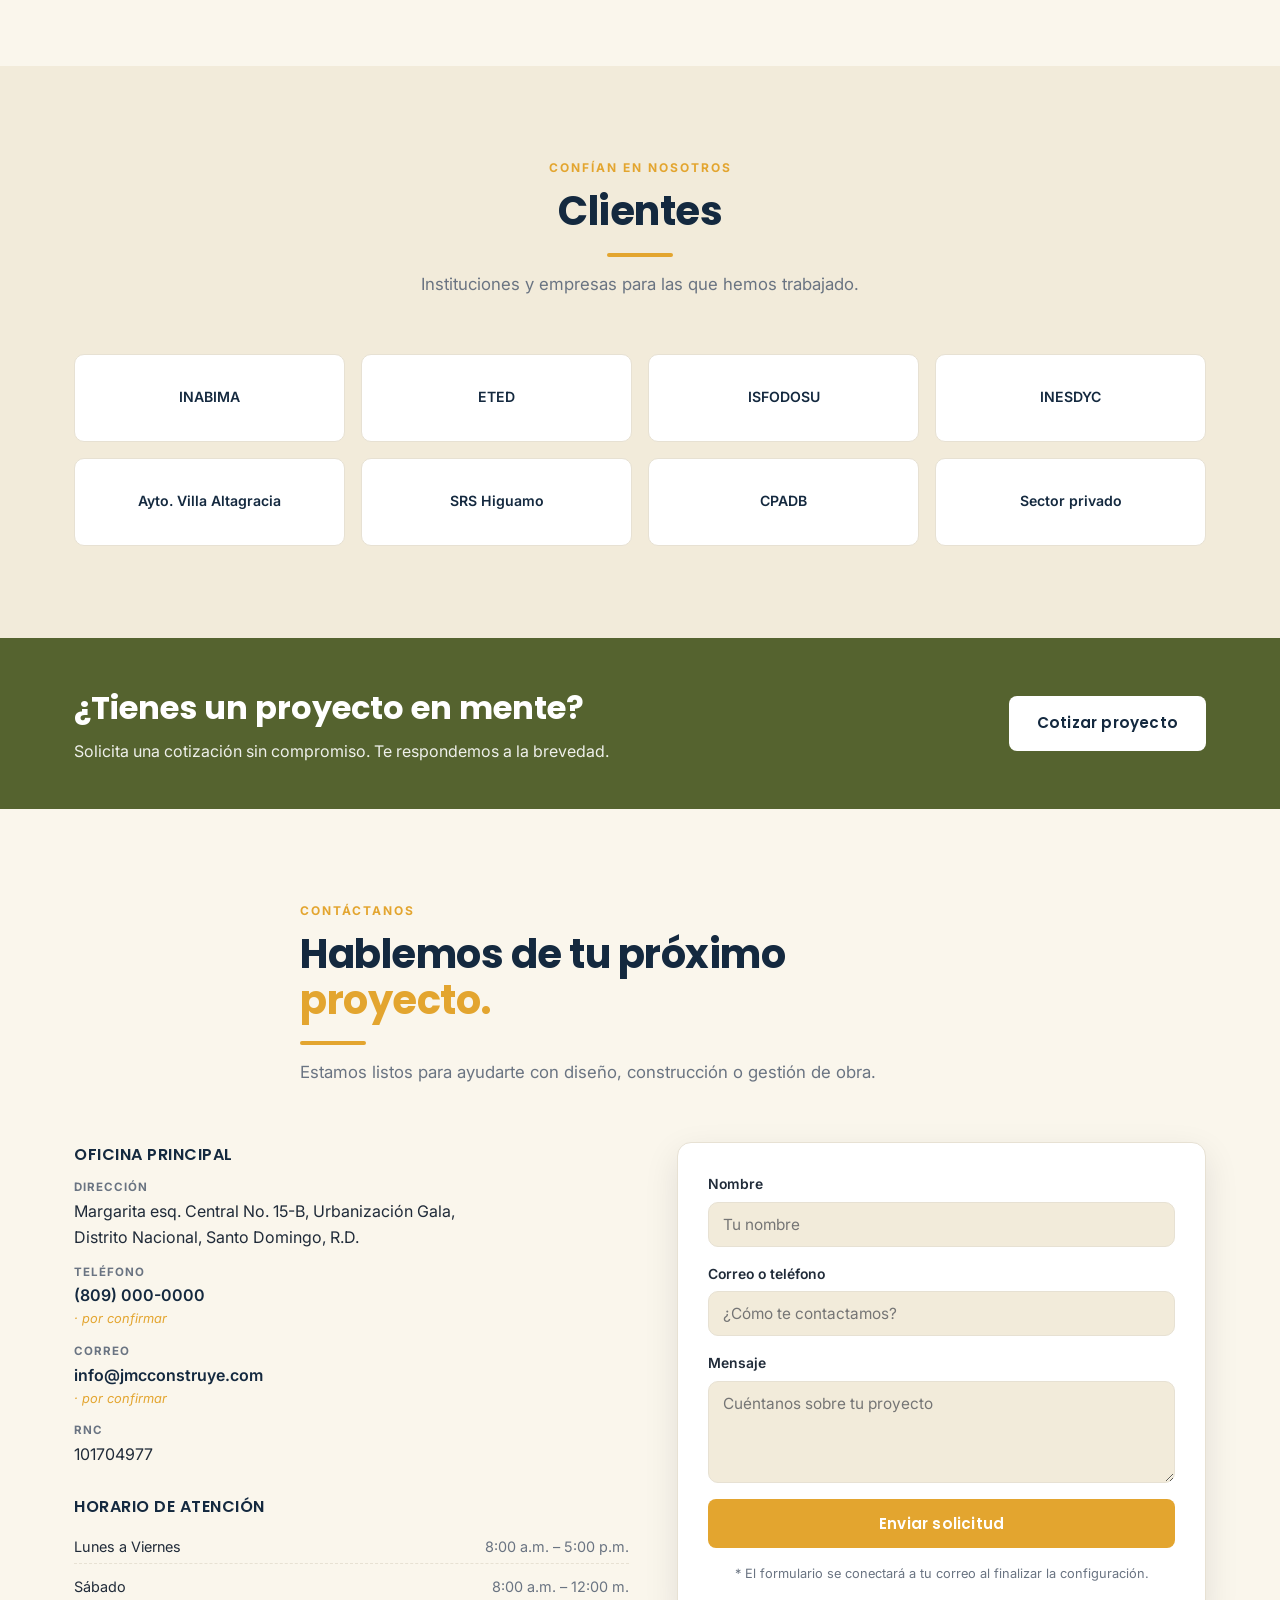
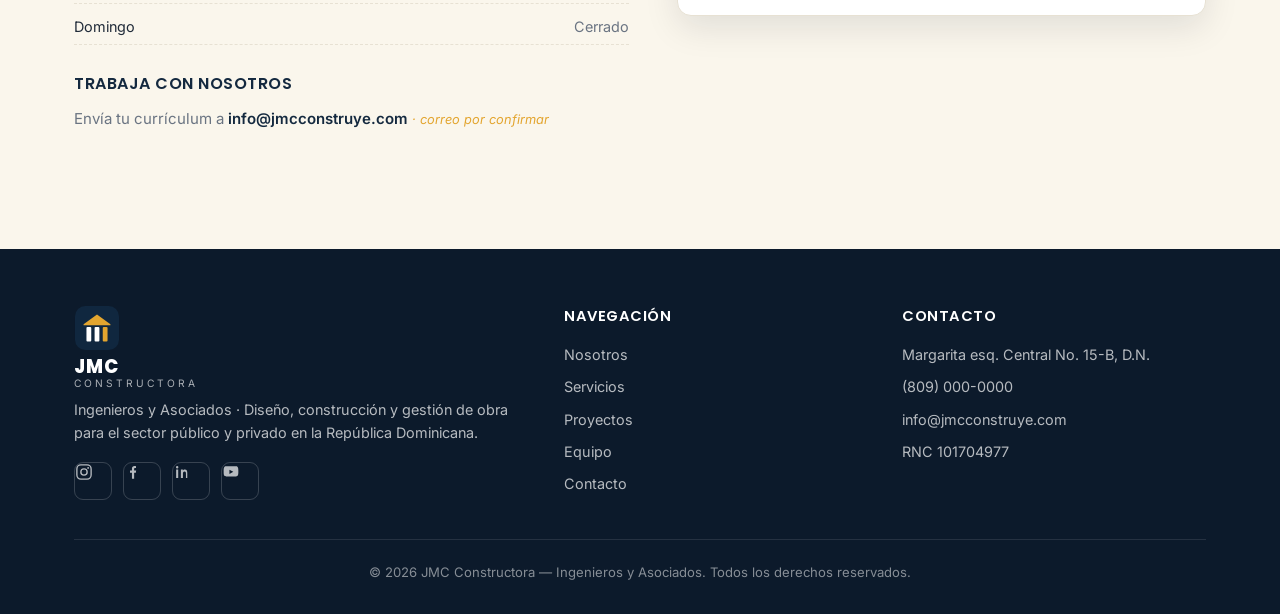
==== commit ead37417: "Iconos SVG de redes con enlaces funcionales - Barra superior: WhatsApp (numero -> chat), correo, e i" ====
--- a/index.html
+++ b/index.html
@@ -92,10 +92,18 @@
 .topbar { background: var(--navy-900); color: rgba(255,255,255,0.8); font-size: 0.84rem; }
 .topbar-inner { display: flex; align-items: center; justify-content: space-between; min-height: 40px; gap: 16px; flex-wrap: wrap; }
 .topbar-contact { display: flex; gap: 20px; flex-wrap: wrap; }
+.topbar-contact a { display: inline-flex; align-items: center; gap: 6px; }
+.topbar-contact a svg { width: 15px; height: 15px; fill: currentColor; flex: none; }
 .topbar-contact a:hover { color: var(--amber); }
-.topbar-social { display: flex; gap: 9px; }
-.topbar-social a { width: 25px; height: 25px; display: grid; place-items: center; border: 1px solid rgba(255,255,255,0.22); border-radius: 6px; font-size: 0.7rem; font-weight: 600; }
-.topbar-social a:hover { background: var(--amber); color: var(--white); border-color: var(--amber); }
+.topbar-social { display: flex; gap: 13px; align-items: center; }
+.topbar-social a { display: grid; place-items: center; color: rgba(255,255,255,0.82); transition: color 0.15s ease, transform 0.15s ease; }
+.topbar-social a svg { width: 17px; height: 17px; fill: currentColor; }
+.topbar-social a:hover { color: var(--amber); transform: translateY(-1px); }
+/* Iconos de redes en el footer */
+.footer-social { display: flex; gap: 11px; margin-top: 18px; }
+.footer-social a { width: 38px; height: 38px; display: grid; place-items: center; border: 1px solid rgba(255,255,255,0.18); border-radius: 9px; color: rgba(255,255,255,0.8); transition: all 0.15s ease; }
+.footer-social a svg { width: 18px; height: 18px; fill: currentColor; }
+.footer-social a:hover { background: var(--amber); color: var(--navy-900); border-color: var(--amber); transform: translateY(-2px); }
 
 /* ===== Header / Nav ===== */
 .site-header { position: sticky; top: 0; z-index: 60; background: rgba(255,255,255,0.96); backdrop-filter: saturate(140%) blur(10px); border-bottom: 1px solid var(--line); }
@@ -279,14 +287,28 @@
   <div class="topbar">
     <div class="container topbar-inner">
       <div class="topbar-contact">
-        <a href="tel:+18090000000">📞 (809) 000-0000 <em style="opacity:.6">· por confirmar</em></a>
-        <a href="mailto:info@jmcconstruye.com">✉️ info@jmcconstruye.com</a>
+        <a href="https://wa.me/18090000000" target="_blank" rel="noopener" title="Escríbenos por WhatsApp (número por confirmar)">
+          <svg viewBox="0 0 24 24" aria-hidden="true"><path d="M17.47 14.38c-.29-.15-1.7-.84-1.96-.94-.26-.1-.45-.15-.64.15-.19.29-.74.94-.9 1.13-.17.19-.33.22-.62.07-.29-.15-1.22-.45-2.33-1.44-.86-.77-1.44-1.72-1.61-2-.17-.29-.02-.45.13-.6.13-.13.29-.33.44-.5.15-.17.19-.29.29-.48.1-.19.05-.36-.02-.5-.07-.15-.64-1.55-.88-2.12-.23-.56-.47-.48-.64-.49l-.55-.01c-.19 0-.5.07-.76.36-.26.29-1 .98-.99 2.41 0 1.43 1.04 2.82 1.18 3.01.15.19 2.03 3.1 4.92 4.35.69.3 1.22.48 1.64.61.69.22 1.31.19 1.81.12.55-.08 1.7-.69 1.94-1.36.24-.67.24-1.24.17-1.36-.07-.12-.26-.19-.55-.34zM12.04 2C6.58 2 2.13 6.45 2.13 11.91c0 1.75.46 3.45 1.32 4.95L2 22l5.25-1.38c1.45.79 3.08 1.21 4.79 1.21h.01c5.46 0 9.91-4.45 9.91-9.91 0-2.65-1.03-5.14-2.9-7.01A9.82 9.82 0 0 0 12.04 2z"/></svg>
+          (809) 000-0000 <em style="opacity:.6">· por confirmar</em>
+        </a>
+        <a href="mailto:info@jmcconstruye.com" title="Escríbenos un correo">
+          <svg viewBox="0 0 24 24" aria-hidden="true"><path d="M4 5h16c.6 0 1 .4 1 1v12c0 .6-.4 1-1 1H4c-.6 0-1-.4-1-1V6c0-.6.4-1 1-1zm8 7L4.6 7h14.8L12 12zm0 2L4 8.6V18h16V8.6L12 14z"/></svg>
+          info@jmcconstruye.com
+        </a>
       </div>
       <div class="topbar-social" aria-label="Redes sociales">
-        <a href="#" title="Facebook">f</a>
-        <a href="#" title="Instagram">ig</a>
-        <a href="#" title="LinkedIn">in</a>
-        <a href="#" title="WhatsApp">wa</a>
+        <a href="https://www.instagram.com/" target="_blank" rel="noopener" title="Instagram (perfil por confirmar)" aria-label="Instagram">
+          <svg viewBox="0 0 24 24" aria-hidden="true"><rect x="2.5" y="2.5" width="19" height="19" rx="5.4" fill="none" stroke="currentColor" stroke-width="1.8"/><circle cx="12" cy="12" r="4.2" fill="none" stroke="currentColor" stroke-width="1.8"/><circle cx="17.5" cy="6.5" r="1.25"/></svg>
+        </a>
+        <a href="https://www.facebook.com/" target="_blank" rel="noopener" title="Facebook (perfil por confirmar)" aria-label="Facebook">
+          <svg viewBox="0 0 24 24" aria-hidden="true"><path d="M13.5 21v-8h2.3l.4-2.9h-2.7V8.2c0-.8.3-1.4 1.5-1.4H16V4.2C15.6 4.1 14.8 4 13.9 4c-1.9 0-3.3 1.2-3.3 3.4v2.7H8v2.9h2.6V21h2.9z"/></svg>
+        </a>
+        <a href="https://www.linkedin.com/" target="_blank" rel="noopener" title="LinkedIn (perfil por confirmar)" aria-label="LinkedIn">
+          <svg viewBox="0 0 24 24" aria-hidden="true"><path d="M6.94 8.5H4.2V20h2.74V8.5zM5.57 4a1.6 1.6 0 100 3.2 1.6 1.6 0 000-3.2zM20 20h-2.73v-5.6c0-1.34-.03-3.07-1.87-3.07-1.87 0-2.16 1.46-2.16 2.97V20h-2.73V8.5h2.62v1.57h.04c.36-.69 1.26-1.42 2.59-1.42 2.77 0 3.28 1.82 3.28 4.19V20z"/></svg>
+        </a>
+        <a href="https://www.youtube.com/" target="_blank" rel="noopener" title="YouTube (canal por confirmar)" aria-label="YouTube">
+          <svg viewBox="0 0 24 24" aria-hidden="true"><path d="M21.6 7.2s-.2-1.36-.8-1.96c-.76-.8-1.6-.82-1.99-.86C16.05 4.2 12 4.2 12 4.2h-.01s-4.05 0-6.8.18c-.39.05-1.23.06-1.99.86-.6.6-.8 1.96-.8 1.96S2.2 8.8 2.2 10.4v1.5c0 1.6.2 3.2.2 3.2s.2 1.36.8 1.96c.76.8 1.76.77 2.2.86 1.6.15 6.6.19 6.6.19s4.05-.01 6.8-.19c.39-.05 1.23-.06 1.99-.86.6-.6.8-1.96.8-1.96s.2-1.6.2-3.2v-1.5c0-1.6-.2-3.2-.2-3.2zM9.9 14.6V8.9l5.2 2.85-5.2 2.85z"/></svg>
+        </a>
       </div>
     </div>
   </div>
@@ -623,6 +645,20 @@
             <span class="brand-text"><strong>JMC</strong><small>Constructora</small></span>
           </a>
           <p class="footer-brand-text">Ingenieros y Asociados · Diseño, construcción y gestión de obra para el sector público y privado en la República Dominicana.</p>
+          <div class="footer-social" aria-label="Redes sociales">
+            <a href="https://www.instagram.com/" target="_blank" rel="noopener" title="Instagram (perfil por confirmar)" aria-label="Instagram">
+              <svg viewBox="0 0 24 24" aria-hidden="true"><rect x="2.5" y="2.5" width="19" height="19" rx="5.4" fill="none" stroke="currentColor" stroke-width="1.8"/><circle cx="12" cy="12" r="4.2" fill="none" stroke="currentColor" stroke-width="1.8"/><circle cx="17.5" cy="6.5" r="1.25"/></svg>
+            </a>
+            <a href="https://www.facebook.com/" target="_blank" rel="noopener" title="Facebook (perfil por confirmar)" aria-label="Facebook">
+              <svg viewBox="0 0 24 24" aria-hidden="true"><path d="M13.5 21v-8h2.3l.4-2.9h-2.7V8.2c0-.8.3-1.4 1.5-1.4H16V4.2C15.6 4.1 14.8 4 13.9 4c-1.9 0-3.3 1.2-3.3 3.4v2.7H8v2.9h2.6V21h2.9z"/></svg>
+            </a>
+            <a href="https://www.linkedin.com/" target="_blank" rel="noopener" title="LinkedIn (perfil por confirmar)" aria-label="LinkedIn">
+              <svg viewBox="0 0 24 24" aria-hidden="true"><path d="M6.94 8.5H4.2V20h2.74V8.5zM5.57 4a1.6 1.6 0 100 3.2 1.6 1.6 0 000-3.2zM20 20h-2.73v-5.6c0-1.34-.03-3.07-1.87-3.07-1.87 0-2.16 1.46-2.16 2.97V20h-2.73V8.5h2.62v1.57h.04c.36-.69 1.26-1.42 2.59-1.42 2.77 0 3.28 1.82 3.28 4.19V20z"/></svg>
+            </a>
+            <a href="https://www.youtube.com/" target="_blank" rel="noopener" title="YouTube (canal por confirmar)" aria-label="YouTube">
+              <svg viewBox="0 0 24 24" aria-hidden="true"><path d="M21.6 7.2s-.2-1.36-.8-1.96c-.76-.8-1.6-.82-1.99-.86C16.05 4.2 12 4.2 12 4.2h-.01s-4.05 0-6.8.18c-.39.05-1.23.06-1.99.86-.6.6-.8 1.96-.8 1.96S2.2 8.8 2.2 10.4v1.5c0 1.6.2 3.2.2 3.2s.2 1.36.8 1.96c.76.8 1.76.77 2.2.86 1.6.15 6.6.19 6.6.19s4.05-.01 6.8-.19c.39-.05 1.23-.06 1.99-.86.6-.6.8-1.96.8-1.96s.2-1.6.2-3.2v-1.5c0-1.6-.2-3.2-.2-3.2zM9.9 14.6V8.9l5.2 2.85-5.2 2.85z"/></svg>
+            </a>
+          </div>
         </div>
         <div class="footer-col">
           <h4>Navegación</h4>
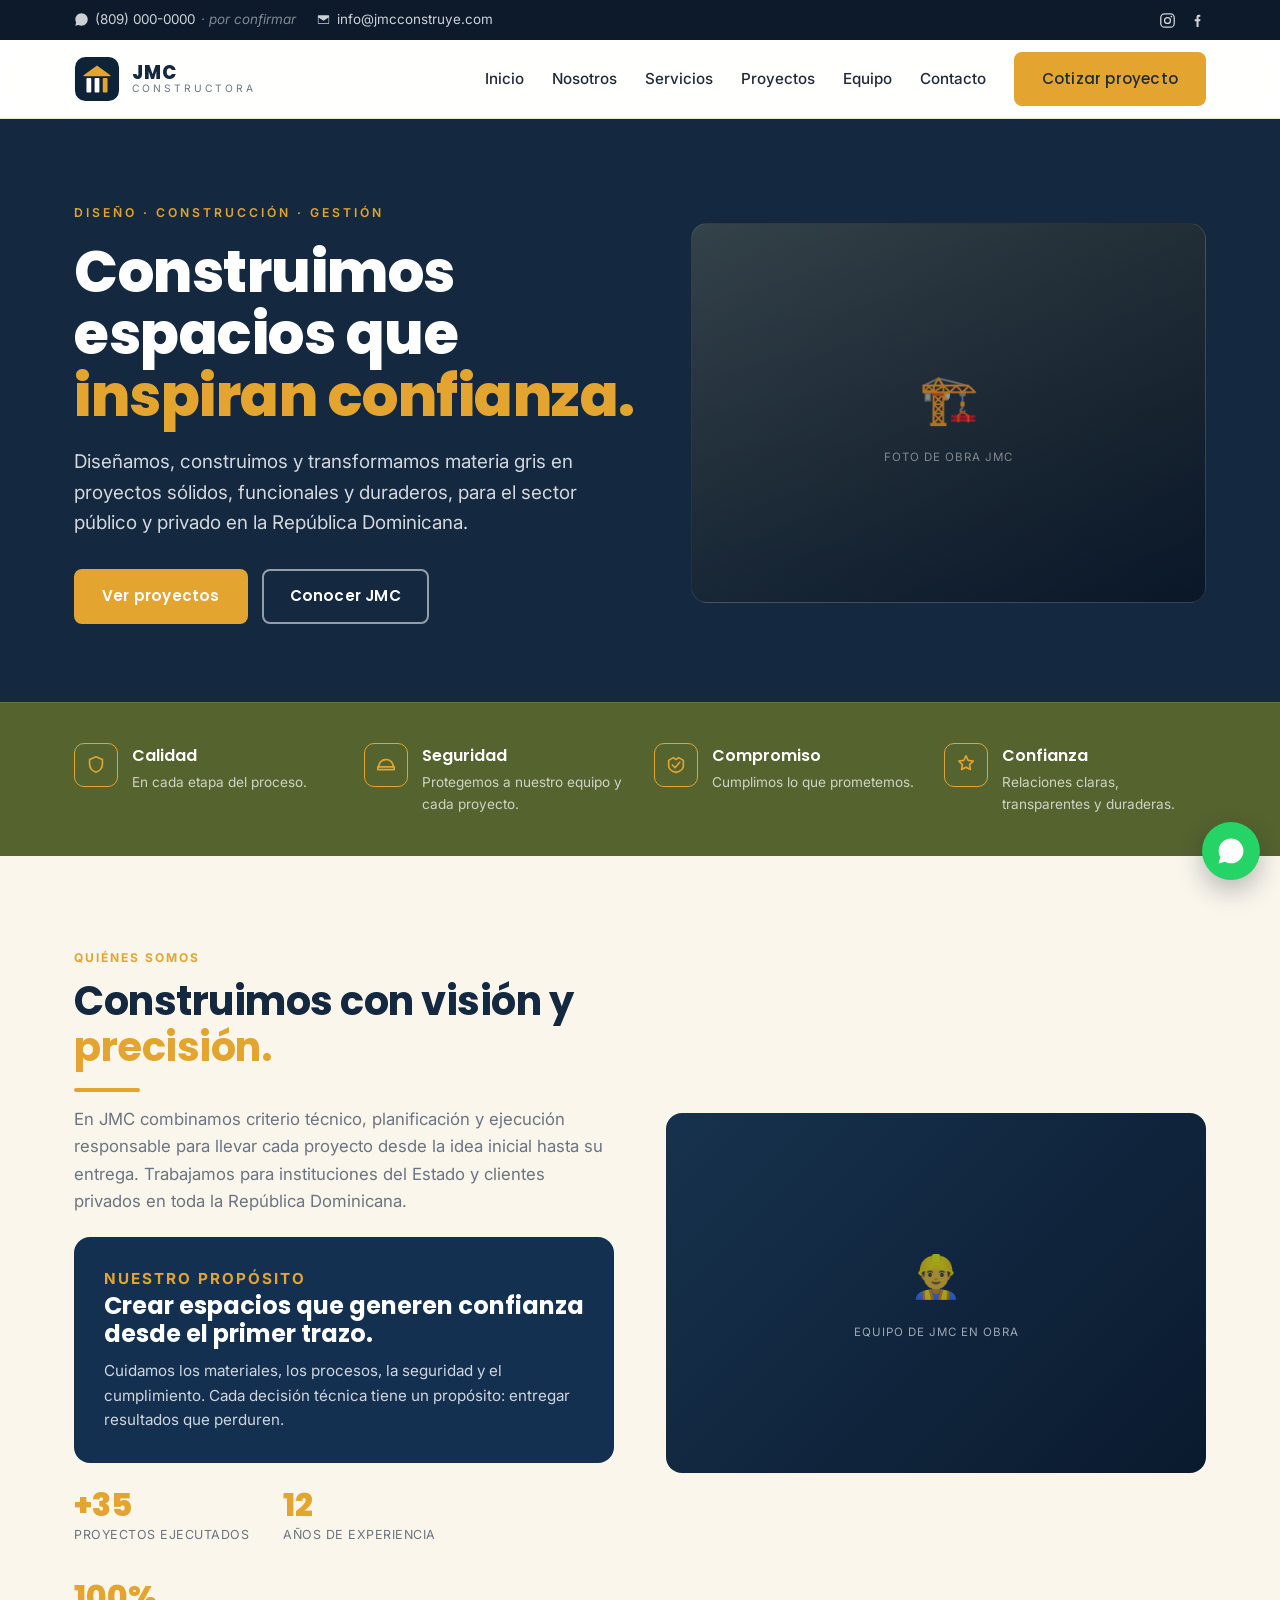
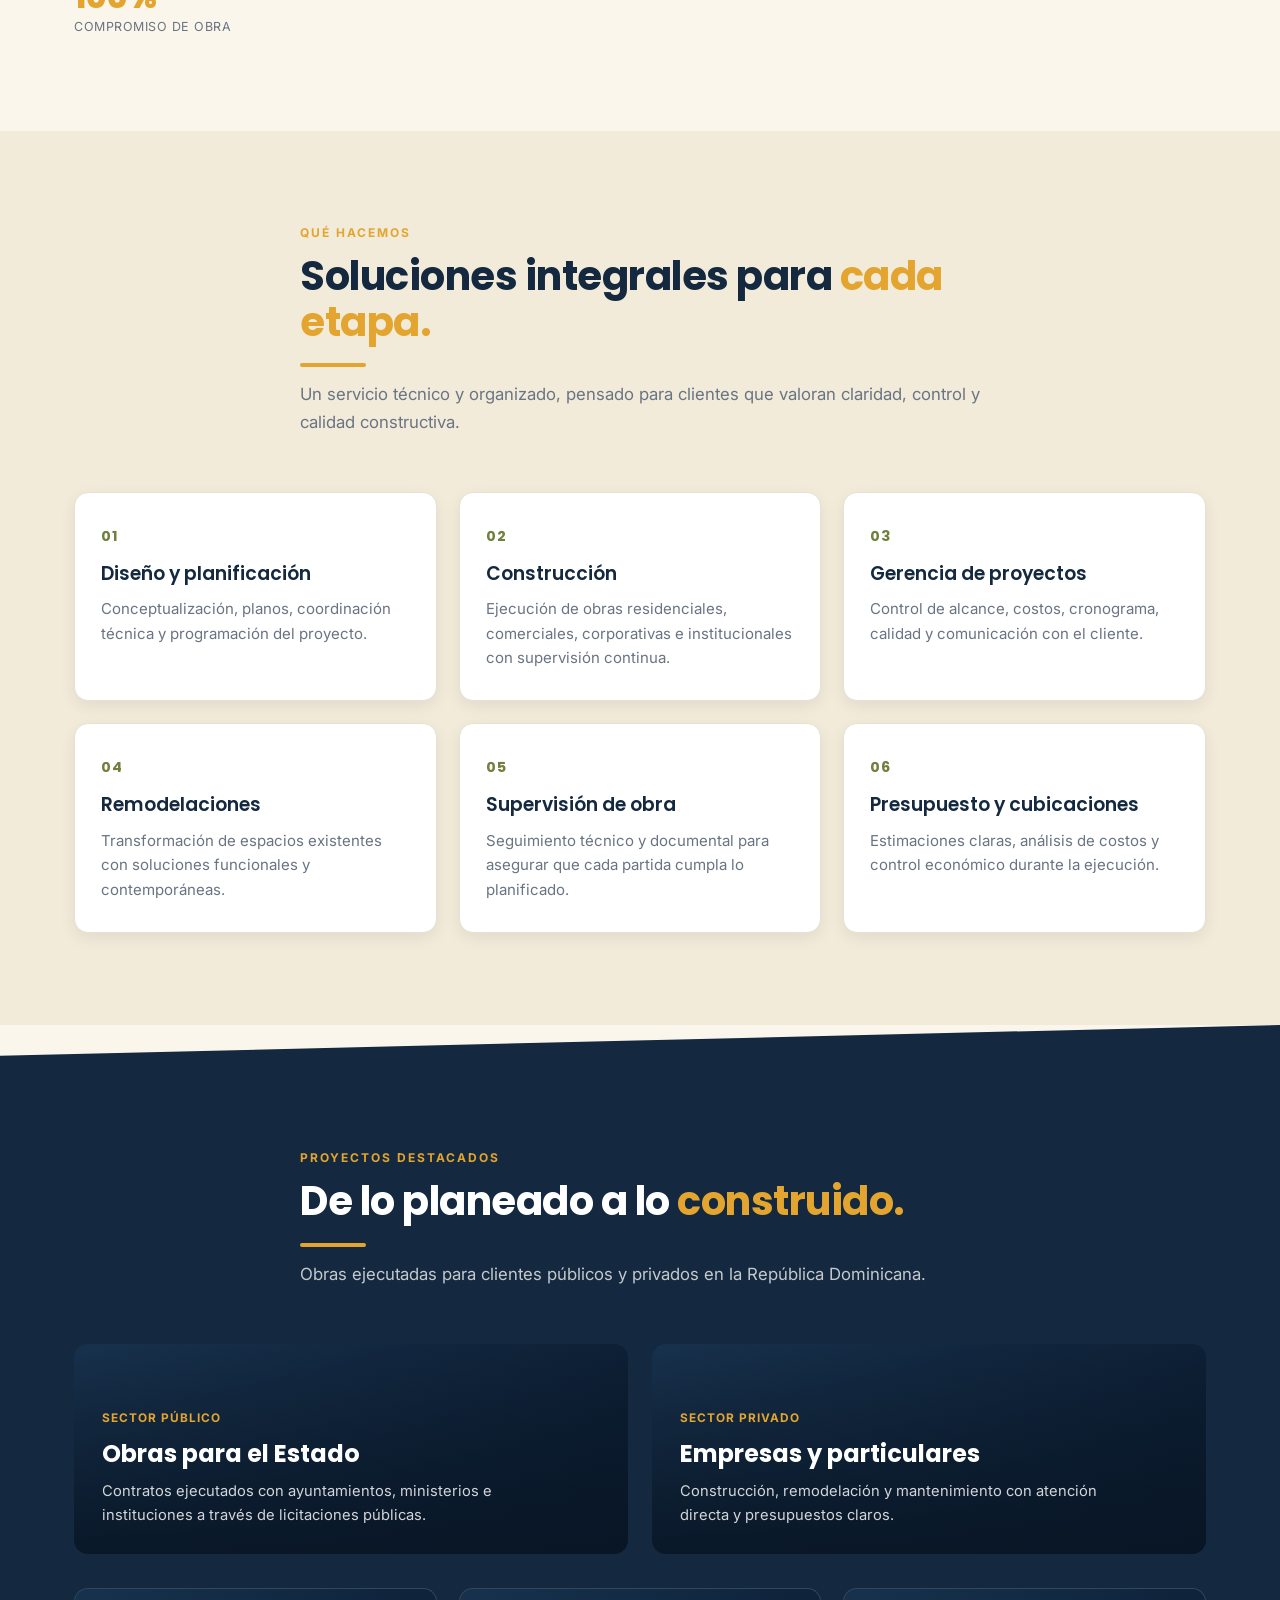
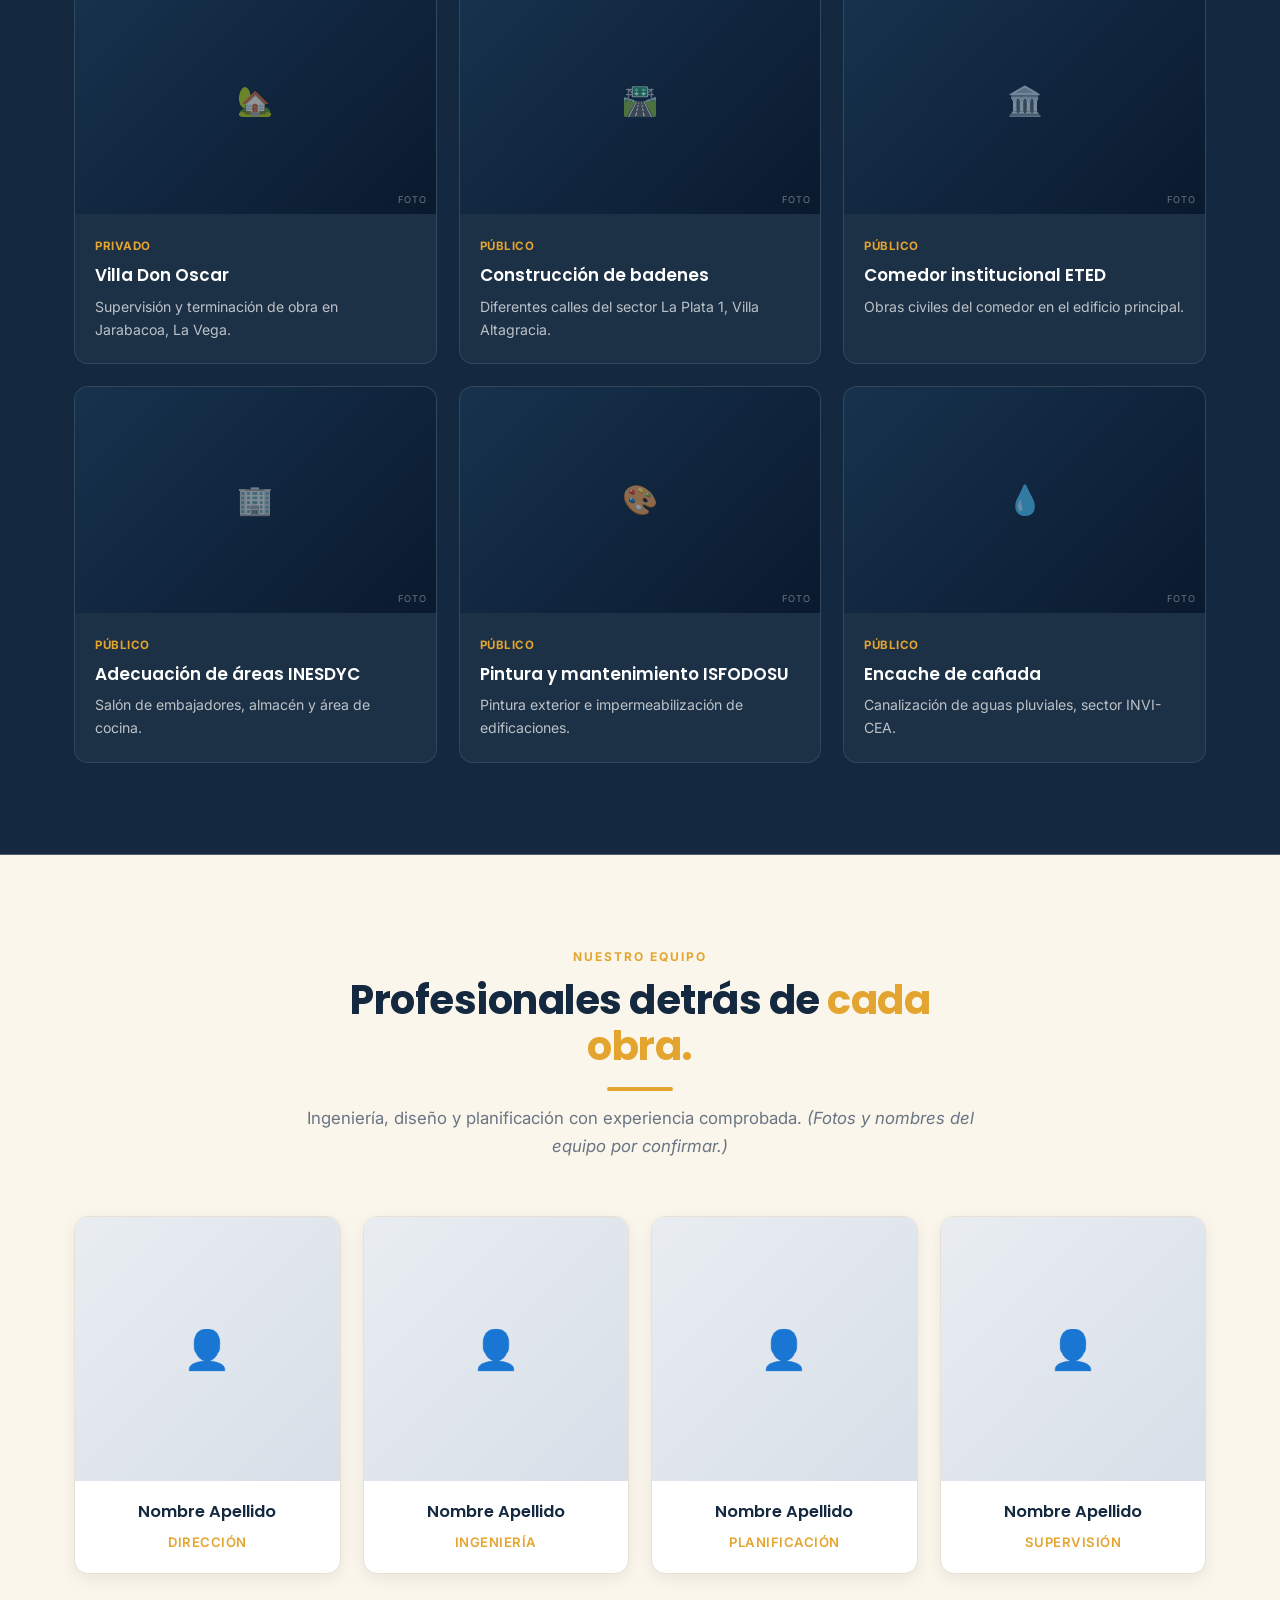
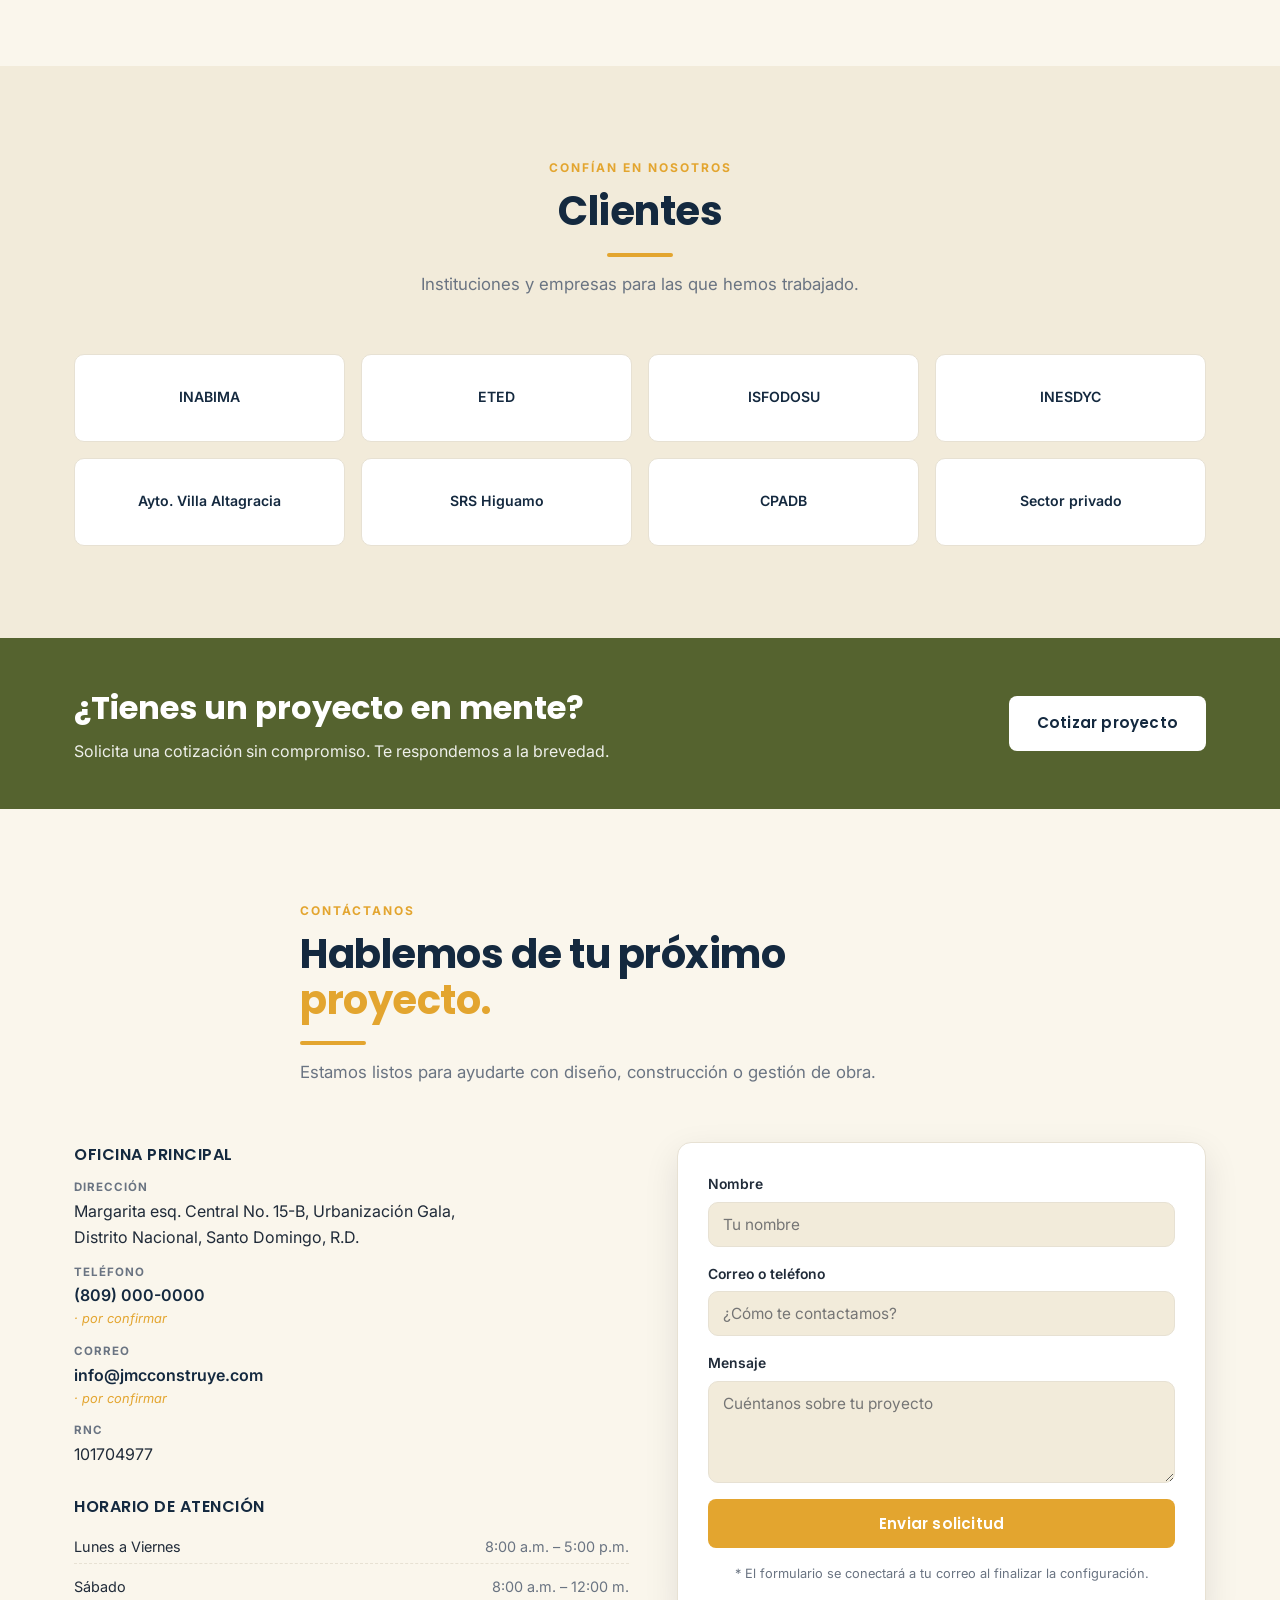
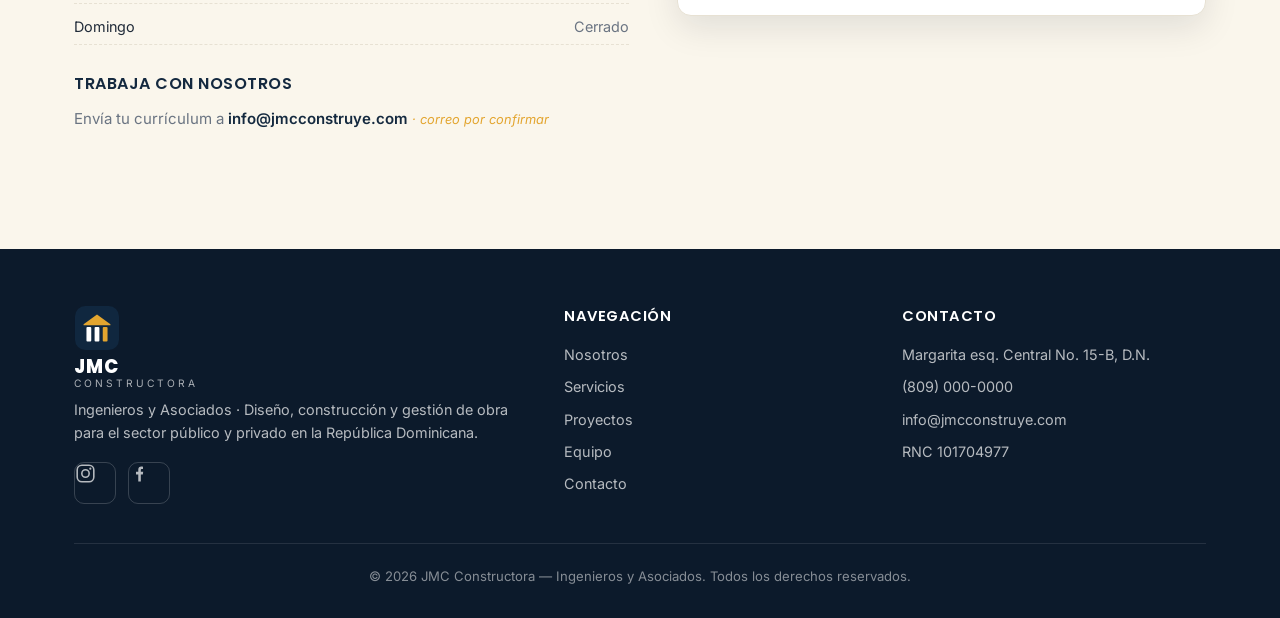
==== commit f09d3ef8: "Ajusta redes: solo Instagram y Facebook + enlaces en footer - Elimina YouTube y LinkedIn (barra supe" ====
--- a/index.html
+++ b/index.html
@@ -100,9 +100,9 @@
 .topbar-social a svg { width: 17px; height: 17px; fill: currentColor; }
 .topbar-social a:hover { color: var(--amber); transform: translateY(-1px); }
 /* Iconos de redes en el footer */
-.footer-social { display: flex; gap: 11px; margin-top: 18px; }
-.footer-social a { width: 38px; height: 38px; display: grid; place-items: center; border: 1px solid rgba(255,255,255,0.18); border-radius: 9px; color: rgba(255,255,255,0.8); transition: all 0.15s ease; }
-.footer-social a svg { width: 18px; height: 18px; fill: currentColor; }
+.footer-social { display: flex; gap: 12px; margin-top: 18px; }
+.footer-social a { width: 42px; height: 42px; display: grid; place-items: center; border: 1px solid rgba(255,255,255,0.18); border-radius: 10px; color: rgba(255,255,255,0.8); transition: all 0.15s ease; }
+.footer-social a svg { width: 21px; height: 21px; fill: currentColor; }
 .footer-social a:hover { background: var(--amber); color: var(--navy-900); border-color: var(--amber); transform: translateY(-2px); }
 
 /* ===== Header / Nav ===== */
@@ -302,12 +302,6 @@
         </a>
         <a href="https://www.facebook.com/" target="_blank" rel="noopener" title="Facebook (perfil por confirmar)" aria-label="Facebook">
           <svg viewBox="0 0 24 24" aria-hidden="true"><path d="M13.5 21v-8h2.3l.4-2.9h-2.7V8.2c0-.8.3-1.4 1.5-1.4H16V4.2C15.6 4.1 14.8 4 13.9 4c-1.9 0-3.3 1.2-3.3 3.4v2.7H8v2.9h2.6V21h2.9z"/></svg>
-        </a>
-        <a href="https://www.linkedin.com/" target="_blank" rel="noopener" title="LinkedIn (perfil por confirmar)" aria-label="LinkedIn">
-          <svg viewBox="0 0 24 24" aria-hidden="true"><path d="M6.94 8.5H4.2V20h2.74V8.5zM5.57 4a1.6 1.6 0 100 3.2 1.6 1.6 0 000-3.2zM20 20h-2.73v-5.6c0-1.34-.03-3.07-1.87-3.07-1.87 0-2.16 1.46-2.16 2.97V20h-2.73V8.5h2.62v1.57h.04c.36-.69 1.26-1.42 2.59-1.42 2.77 0 3.28 1.82 3.28 4.19V20z"/></svg>
-        </a>
-        <a href="https://www.youtube.com/" target="_blank" rel="noopener" title="YouTube (canal por confirmar)" aria-label="YouTube">
-          <svg viewBox="0 0 24 24" aria-hidden="true"><path d="M21.6 7.2s-.2-1.36-.8-1.96c-.76-.8-1.6-.82-1.99-.86C16.05 4.2 12 4.2 12 4.2h-.01s-4.05 0-6.8.18c-.39.05-1.23.06-1.99.86-.6.6-.8 1.96-.8 1.96S2.2 8.8 2.2 10.4v1.5c0 1.6.2 3.2.2 3.2s.2 1.36.8 1.96c.76.8 1.76.77 2.2.86 1.6.15 6.6.19 6.6.19s4.05-.01 6.8-.19c.39-.05 1.23-.06 1.99-.86.6-.6.8-1.96.8-1.96s.2-1.6.2-3.2v-1.5c0-1.6-.2-3.2-.2-3.2zM9.9 14.6V8.9l5.2 2.85-5.2 2.85z"/></svg>
         </a>
       </div>
     </div>
@@ -652,12 +646,6 @@
             <a href="https://www.facebook.com/" target="_blank" rel="noopener" title="Facebook (perfil por confirmar)" aria-label="Facebook">
               <svg viewBox="0 0 24 24" aria-hidden="true"><path d="M13.5 21v-8h2.3l.4-2.9h-2.7V8.2c0-.8.3-1.4 1.5-1.4H16V4.2C15.6 4.1 14.8 4 13.9 4c-1.9 0-3.3 1.2-3.3 3.4v2.7H8v2.9h2.6V21h2.9z"/></svg>
             </a>
-            <a href="https://www.linkedin.com/" target="_blank" rel="noopener" title="LinkedIn (perfil por confirmar)" aria-label="LinkedIn">
-              <svg viewBox="0 0 24 24" aria-hidden="true"><path d="M6.94 8.5H4.2V20h2.74V8.5zM5.57 4a1.6 1.6 0 100 3.2 1.6 1.6 0 000-3.2zM20 20h-2.73v-5.6c0-1.34-.03-3.07-1.87-3.07-1.87 0-2.16 1.46-2.16 2.97V20h-2.73V8.5h2.62v1.57h.04c.36-.69 1.26-1.42 2.59-1.42 2.77 0 3.28 1.82 3.28 4.19V20z"/></svg>
-            </a>
-            <a href="https://www.youtube.com/" target="_blank" rel="noopener" title="YouTube (canal por confirmar)" aria-label="YouTube">
-              <svg viewBox="0 0 24 24" aria-hidden="true"><path d="M21.6 7.2s-.2-1.36-.8-1.96c-.76-.8-1.6-.82-1.99-.86C16.05 4.2 12 4.2 12 4.2h-.01s-4.05 0-6.8.18c-.39.05-1.23.06-1.99.86-.6.6-.8 1.96-.8 1.96S2.2 8.8 2.2 10.4v1.5c0 1.6.2 3.2.2 3.2s.2 1.36.8 1.96c.76.8 1.76.77 2.2.86 1.6.15 6.6.19 6.6.19s4.05-.01 6.8-.19c.39-.05 1.23-.06 1.99-.86.6-.6.8-1.96.8-1.96s.2-1.6.2-3.2v-1.5c0-1.6-.2-3.2-.2-3.2zM9.9 14.6V8.9l5.2 2.85-5.2 2.85z"/></svg>
-            </a>
           </div>
         </div>
         <div class="footer-col">
@@ -670,8 +658,8 @@
         </div>
         <div class="footer-col">
           <h4>Contacto</h4>
-          <p>Margarita esq. Central No. 15-B, D.N.</p>
-          <a href="tel:+18090000000">(809) 000-0000</a>
+          <a href="https://www.google.com/maps/search/?api=1&query=Margarita%20esq.%20Central%2015-B%20Urbanizaci%C3%B3n%20Gala%20Santo%20Domingo" target="_blank" rel="noopener">Margarita esq. Central No. 15-B, D.N.</a>
+          <a href="https://wa.me/18090000000" target="_blank" rel="noopener">(809) 000-0000</a>
           <a href="mailto:info@jmcconstruye.com">info@jmcconstruye.com</a>
           <p>RNC 101704977</p>
         </div>
